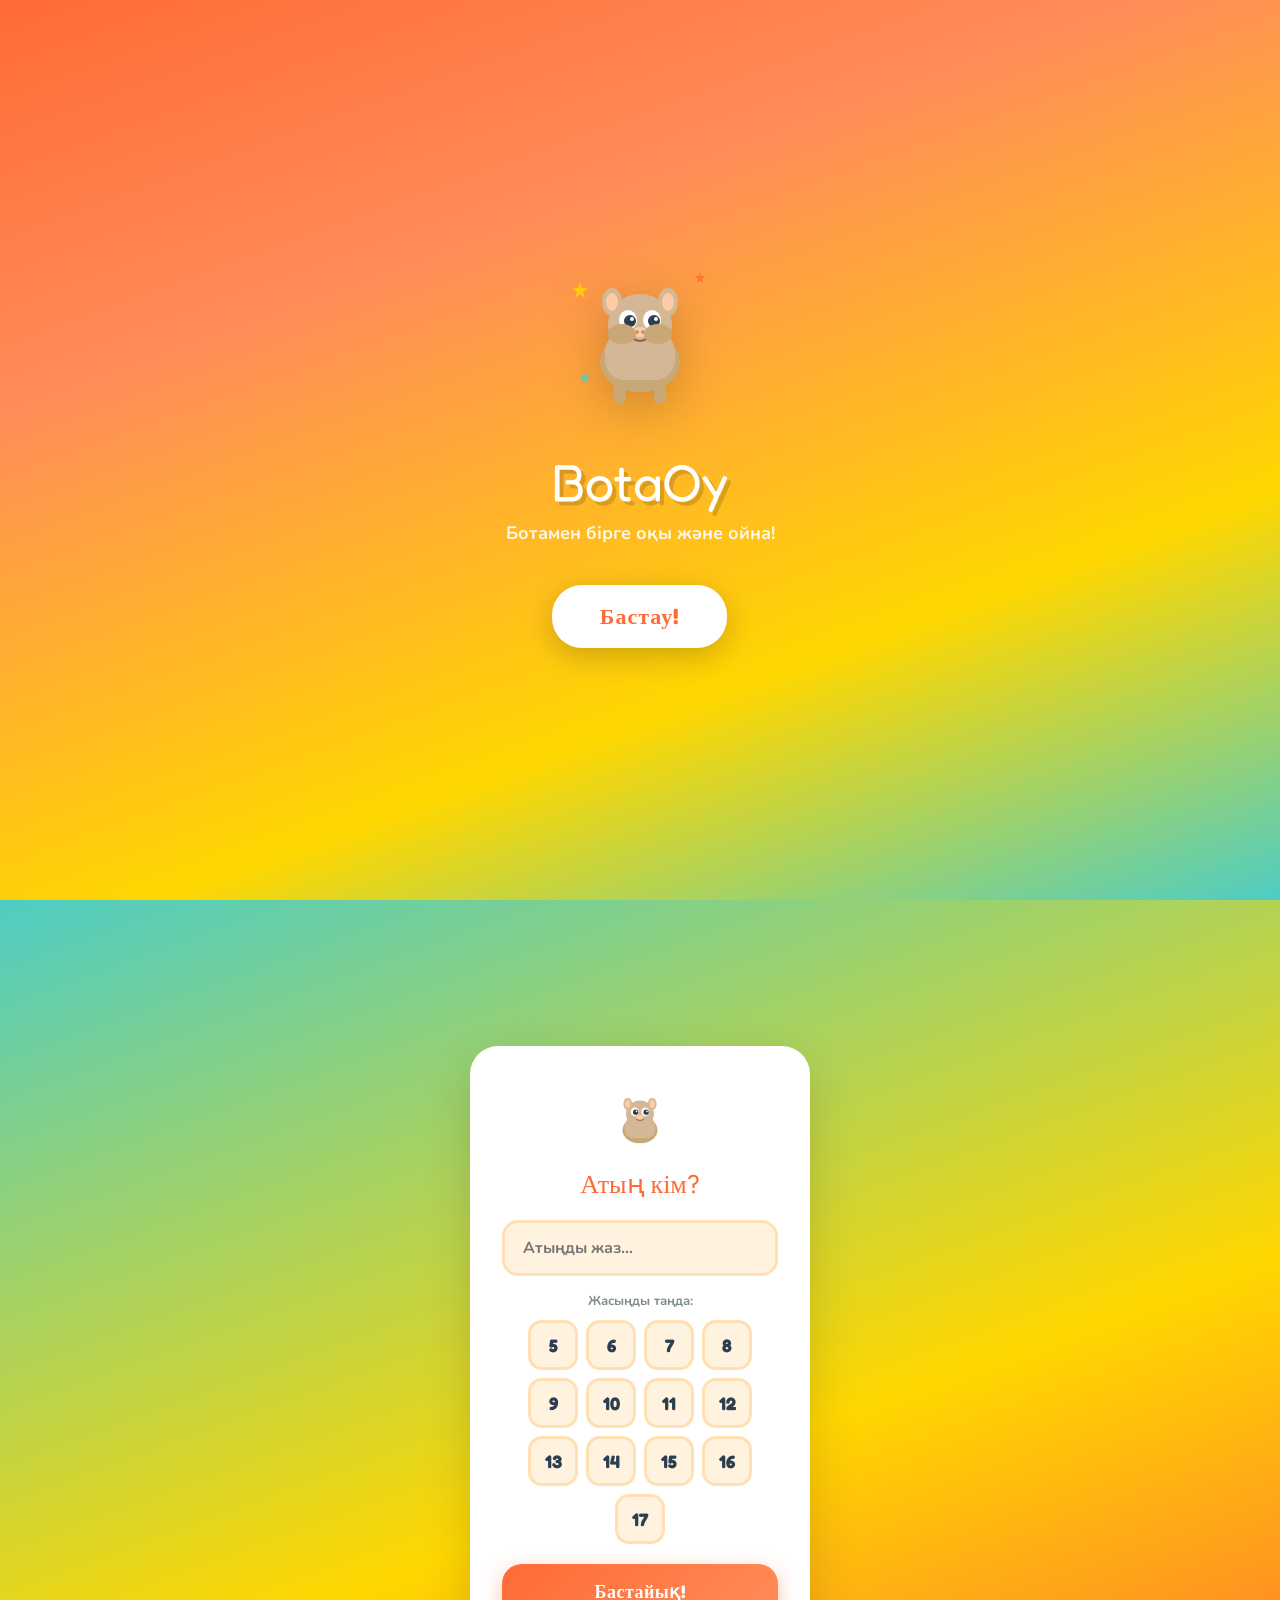
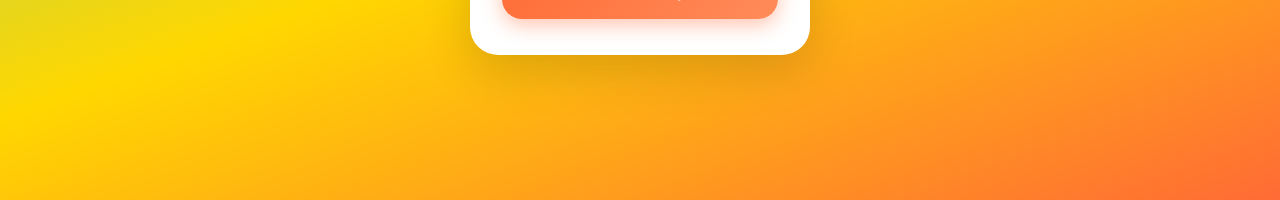
==== index.3html.html @ 453a6449 "qdqw" ====
<!DOCTYPE html>
<html lang="kk">
<head>
<meta charset="UTF-8">
<meta name="viewport" content="width=device-width, initial-scale=1.0">
<title>BotaOy — Баян Сұлу</title>
<link href="https://fonts.googleapis.com/css2?family=Nunito:wght@400;600;700;800;900&family=Fredoka+One&display=swap" rel="stylesheet">
<style>
:root {
  --bg: #FFF9F0;
  --surface: #FFFFFF;
  --surface2: #FFF3E0;
  --primary: #FF6B35;
  --primary2: #FF8C5A;
  --secondary: #4ECDC4;
  --secondary2: #7EDDD8;
  --gold: #FFD700;
  --gold2: #FFA500;
  --purple: #9B59B6;
  --purple2: #C39BD3;
  --green: #27AE60;
  --green2: #58D68D;
  --blue: #2980B9;
  --blue2: #5DADE2;
  --red: #E74C3C;
  --border: #FFE0B2;
  --text: #2C3E50;
  --text2: #7F8C8D;
  --shadow: 0 4px 20px rgba(255,107,53,0.15);
  --shadow2: 0 8px 32px rgba(255,107,53,0.25);
  --legendary: #FFD700;
  --epic: #9B59B6;
  --rare: #2980B9;
  --common: #95A5A6;
}
* { margin:0; padding:0; box-sizing:border-box; }
body {
  font-family: 'Nunito', sans-serif;
  background: var(--bg);
  color: var(--text);
  min-height: 100vh;
  overflow-x: hidden;
}
body::before {
  content: '';
  position: fixed;
  inset: 0;
  background:
    radial-gradient(circle at 10% 20%, rgba(255,107,53,0.08) 0%, transparent 40%),
    radial-gradient(circle at 90% 80%, rgba(78,205,196,0.08) 0%, transparent 40%),
    radial-gradient(circle at 50% 50%, rgba(255,215,0,0.04) 0%, transparent 60%);
  pointer-events: none;
  z-index: 0;
}
.stars-bg { position: fixed; inset: 0; pointer-events: none; z-index: 0; overflow: hidden; }
.star {
  position: absolute; width: 8px; height: 8px; background: var(--gold);
  clip-path: polygon(50% 0%,61% 35%,98% 35%,68% 57%,79% 91%,50% 70%,21% 91%,32% 57%,2% 35%,39% 35%);
  animation: floatStar linear infinite; opacity: 0.4;
}
@keyframes floatStar {
  0% { transform: translateY(100vh) rotate(0deg); opacity: 0; }
  10% { opacity: 0.4; } 90% { opacity: 0.4; }
  100% { transform: translateY(-100px) rotate(360deg); opacity: 0; }
}
.top-bar {
  position: fixed; top: 0; left: 0; right: 0;
  background: linear-gradient(135deg, var(--primary), var(--primary2));
  padding: 12px 20px; display: flex; align-items: center; justify-content: space-between;
  z-index: 99; box-shadow: 0 4px 20px rgba(255,107,53,0.4);
}
.logo-text { font-family: 'Fredoka One', cursive; font-size: 24px; color: white; text-shadow: 2px 2px 0px rgba(0,0,0,0.15); letter-spacing: 1px; }
.logo-sub { font-size: 10px; color: rgba(255,255,255,0.8); display: block; margin-top: -2px; }
.coin-pill {
  background: rgba(255,255,255,0.25); border: 2px solid rgba(255,255,255,0.5);
  border-radius: 30px; padding: 6px 14px; display: flex; align-items: center; gap: 6px; backdrop-filter: blur(10px);
}
.coin-star { width: 22px; height: 22px; }
.coin-count { font-size: 16px; font-weight: 900; color: white; font-family: 'Fredoka One', cursive; }
.lang-bar { position: fixed; top: 66px; right: 12px; display: flex; gap: 4px; z-index: 98; }
.lang-btn {
  background: white; border: 2px solid var(--border); border-radius: 10px;
  padding: 4px 8px; font-size: 11px; font-weight: 800; cursor: pointer; transition: all 0.2s;
  font-family: 'Nunito', sans-serif; color: var(--text2);
}
.lang-btn.active { background: var(--primary); border-color: var(--primary); color: white; }
.page { display: none; padding: 130px 16px 100px; position: relative; z-index: 1; min-height: 100vh; }
.page.active { display: block; }

/* WELCOME */
#page-welcome {
  padding: 0; display: flex; flex-direction: column; align-items: center; justify-content: center;
  min-height: 100vh; background: linear-gradient(160deg, #FF6B35 0%, #FF8C5A 30%, #FFD700 70%, #4ECDC4 100%); text-align: center;
}
#page-welcome.active { display: flex; }
.welcome-hero { margin-bottom: 32px; animation: bounceIn 0.8s cubic-bezier(0.34,1.56,0.64,1); }
@keyframes bounceIn { from { transform: scale(0.3) translateY(50px); opacity: 0; } to { transform: scale(1) translateY(0); opacity: 1; } }
.welcome-title { font-family: 'Fredoka One', cursive; font-size: 52px; color: white; text-shadow: 4px 4px 0 rgba(0,0,0,0.15); margin-bottom: 8px; animation: slideDown 0.6s ease 0.2s both; }
.welcome-sub { font-size: 18px; color: rgba(255,255,255,0.9); margin-bottom: 40px; font-weight: 700; animation: slideDown 0.6s ease 0.4s both; }
@keyframes slideDown { from { opacity: 0; transform: translateY(-20px); } to { opacity: 1; transform: translateY(0); } }
.welcome-btn {
  background: white; color: var(--primary); border: none; border-radius: 30px; padding: 18px 48px;
  font-size: 22px; font-weight: 900; font-family: 'Fredoka One', cursive; cursor: pointer;
  box-shadow: 0 8px 30px rgba(0,0,0,0.2); transition: all 0.2s; animation: slideUp 0.6s ease 0.6s both; letter-spacing: 1px;
}
.welcome-btn:hover { transform: translateY(-4px) scale(1.05); box-shadow: 0 16px 40px rgba(0,0,0,0.25); }
@keyframes slideUp { from { opacity: 0; transform: translateY(30px); } to { opacity: 1; transform: translateY(0); } }
.cambot-svg { width: 160px; height: 160px; filter: drop-shadow(0 12px 24px rgba(0,0,0,0.2)); }

/* ONBOARD */
#page-onboard {
  padding: 0; display: flex; flex-direction: column; align-items: center; justify-content: center;
  min-height: 100vh; background: linear-gradient(160deg, #4ECDC4, #FFD700 60%, #FF6B35); text-align: center;
}
#page-onboard.active { display: flex; }
.onboard-card { background: white; border-radius: 28px; padding: 36px 32px; max-width: 340px; width: 90%; box-shadow: 0 16px 48px rgba(0,0,0,0.15); }
.onboard-title { font-family: 'Fredoka One', cursive; font-size: 26px; color: var(--primary); margin-bottom: 20px; }
.fancy-input {
  width: 100%; background: var(--surface2); border: 3px solid var(--border); border-radius: 16px;
  padding: 14px 18px; font-size: 16px; font-family: 'Nunito', sans-serif; font-weight: 700;
  color: var(--text); outline: none; transition: border-color 0.2s; margin-bottom: 16px;
}
.fancy-input:focus { border-color: var(--primary); }
.age-grid { display: flex; gap: 8px; justify-content: center; flex-wrap: wrap; margin-bottom: 20px; }
.age-btn {
  width: 50px; height: 50px; border-radius: 14px; background: var(--surface2); border: 3px solid var(--border);
  font-size: 18px; font-weight: 900; cursor: pointer; transition: all 0.2s; font-family: 'Fredoka One', cursive; color: var(--text);
}
.age-btn.selected { background: var(--primary); border-color: var(--primary); color: white; transform: scale(1.1); }
.big-btn {
  background: linear-gradient(135deg, var(--primary), var(--primary2)); border: none; border-radius: 20px;
  padding: 16px 32px; font-size: 18px; font-weight: 900; color: white; cursor: pointer; width: 100%;
  font-family: 'Fredoka One', cursive; box-shadow: 0 6px 20px rgba(255,107,53,0.4); transition: all 0.2s; letter-spacing: 0.5px;
}
.big-btn:hover { transform: translateY(-2px); box-shadow: 0 10px 28px rgba(255,107,53,0.5); }
.big-btn:active { transform: translateY(0); }

/* MENU */
.section-title { font-family: 'Fredoka One', cursive; font-size: 24px; color: var(--text); margin-bottom: 4px; }
.section-sub { font-size: 14px; color: var(--text2); margin-bottom: 20px; font-weight: 600; }
.menu-grid { display: grid; grid-template-columns: 1fr 1fr; gap: 14px; margin-top: 16px; }
.game-card {
  background: white; border-radius: 22px; padding: 20px 14px; text-align: center; cursor: pointer;
  transition: all 0.25s; box-shadow: 0 4px 16px rgba(0,0,0,0.08); border: 3px solid transparent;
  position: relative; overflow: hidden;
}
.game-card::after { content: ''; position: absolute; inset: 0; background: linear-gradient(135deg, rgba(255,255,255,0) 60%, rgba(255,255,255,0.6)); }
.game-card:hover { transform: translateY(-5px) scale(1.02); box-shadow: 0 12px 32px rgba(0,0,0,0.15); }
.game-card.color-1 { border-color: #FF6B35; background: linear-gradient(135deg, #FFF5F2, white); }
.game-card.color-2 { border-color: #4ECDC4; background: linear-gradient(135deg, #F0FFFD, white); }
.game-card.color-3 { border-color: #9B59B6; background: linear-gradient(135deg, #FAF0FF, white); }
.game-card.color-4 { border-color: #27AE60; background: linear-gradient(135deg, #F0FFF7, white); }
.game-card.color-5 { border-color: #2980B9; background: linear-gradient(135deg, #F0F8FF, white); }
.game-card.color-6 { border-color: #E74C3C; background: linear-gradient(135deg, #FFF0F0, white); }
.game-icon-wrap { width: 64px; height: 64px; border-radius: 18px; margin: 0 auto 10px; display: flex; align-items: center; justify-content: center; }
.game-title-card { font-family: 'Fredoka One', cursive; font-size: 14px; margin-bottom: 4px; color: var(--text); }
.game-reward-tag { display: inline-block; background: var(--gold); color: #7a5000; font-size: 11px; font-weight: 800; padding: 3px 10px; border-radius: 10px; }

/* GAME PAGES */
.back-btn {
  display: flex; align-items: center; gap: 8px; background: white; border: 2px solid var(--border);
  border-radius: 14px; padding: 8px 16px; font-size: 14px; font-weight: 800; cursor: pointer;
  margin-bottom: 16px; color: var(--text); font-family: 'Nunito', sans-serif; box-shadow: 0 2px 8px rgba(0,0,0,0.08);
}
.game-header {
  background: white; border-radius: 20px; padding: 16px 20px; display: flex; justify-content: space-around;
  margin-bottom: 20px; box-shadow: 0 4px 16px rgba(0,0,0,0.07);
}
.stat-chip { text-align: center; }
.stat-num { font-family: 'Fredoka One', cursive; font-size: 24px; color: var(--primary); display: block; }
.stat-lbl { font-size: 11px; color: var(--text2); font-weight: 700; }

/* MEMORY */
.memory-grid { display: grid; grid-template-columns: repeat(4,1fr); gap: 10px; max-width: 380px; margin: 0 auto; }
.mem-card { aspect-ratio: 1; border-radius: 16px; cursor: pointer; transition: all 0.3s cubic-bezier(0.34,1.56,0.64,1); position: relative; transform-style: preserve-3d; }
.mem-card-inner { width: 100%; height: 100%; position: relative; transform-style: preserve-3d; transition: transform 0.4s; border-radius: 16px; }
.mem-card.flipped .mem-card-inner { transform: rotateY(180deg); }
.mem-face { position: absolute; inset: 0; border-radius: 16px; display: flex; align-items: center; justify-content: center; backface-visibility: hidden; }
.mem-back { background: linear-gradient(135deg, var(--secondary), var(--secondary2)); border: 3px solid rgba(255,255,255,0.5); }
.mem-front { background: white; border: 3px solid var(--border); transform: rotateY(180deg); font-size: 28px; }
.mem-card.matched .mem-front { background: linear-gradient(135deg, #ECFFF8, #D5F5E3); border-color: var(--green); animation: matchPop 0.4s cubic-bezier(0.34,1.56,0.64,1); }
@keyframes matchPop { 0% { transform: rotateY(180deg) scale(0.8); } 60% { transform: rotateY(180deg) scale(1.15); } 100% { transform: rotateY(180deg) scale(1); } }

/* QUIZ */
.quiz-bubble { background: white; border-radius: 24px; padding: 24px; margin-bottom: 20px; box-shadow: 0 4px 20px rgba(0,0,0,0.08); position: relative; }
.quiz-bubble::after { content: ''; position: absolute; bottom: -14px; left: 40px; border: 14px solid transparent; border-top: 14px solid white; }
.quiz-q-text { font-size: 16px; font-weight: 800; line-height: 1.5; color: var(--text); }
.quiz-options { margin-top: 20px; display: grid; gap: 10px; }
.quiz-opt-btn {
  background: white; border: 3px solid var(--border); border-radius: 16px; padding: 14px 18px;
  font-size: 15px; font-weight: 700; cursor: pointer; text-align: left; transition: all 0.2s;
  font-family: 'Nunito', sans-serif; color: var(--text); display: flex; align-items: center; gap: 12px;
}
.quiz-opt-btn:hover:not(:disabled) { border-color: var(--secondary); background: #F0FFFD; transform: translateX(4px); }
.quiz-opt-letter { width: 30px; height: 30px; border-radius: 10px; background: var(--surface2); display: flex; align-items: center; justify-content: center; font-family: 'Fredoka One', cursive; font-size: 14px; flex-shrink: 0; }
.quiz-opt-btn.correct { border-color: var(--green); background: linear-gradient(135deg, #ECFFF8, #D5F5E3); animation: correctShake 0.5s ease; }
.quiz-opt-btn.correct .quiz-opt-letter { background: var(--green); color: white; }
@keyframes correctShake { 0% { transform: scale(1); } 25% { transform: scale(1.06) translateX(4px); } 50% { transform: scale(1.06) translateX(-4px); } 75% { transform: scale(1.03); } 100% { transform: scale(1); } }
.quiz-opt-btn.wrong { border-color: var(--red); background: linear-gradient(135deg, #FFF5F5, #FFE0E0); }
.quiz-opt-btn.wrong .quiz-opt-letter { background: var(--red); color: white; }

/* MATH */
.math-box { background: white; border-radius: 28px; padding: 40px 24px; text-align: center; margin-bottom: 24px; box-shadow: 0 8px 32px rgba(0,0,0,0.08); border: 3px solid var(--border); }
.math-expr { font-family: 'Fredoka One', cursive; font-size: 40px; color: var(--text); margin-bottom: 8px; }
.math-streak-badge { display: inline-block; background: linear-gradient(135deg, var(--gold), var(--gold2)); color: #7a5000; font-size: 12px; font-weight: 800; padding: 4px 12px; border-radius: 12px; }
.math-answers { display: grid; grid-template-columns: 1fr 1fr; gap: 12px; }
.math-ans-btn {
  background: white; border: 3px solid var(--border); border-radius: 20px; padding: 22px;
  font-family: 'Fredoka One', cursive; font-size: 28px; cursor: pointer; transition: all 0.2s; color: var(--text);
  box-shadow: 0 4px 12px rgba(0,0,0,0.06);
}
.math-ans-btn:hover:not(:disabled) { border-color: var(--secondary); background: #F0FFFD; transform: scale(1.05); }
.math-ans-btn.correct { border-color: var(--green); background: linear-gradient(135deg, #ECFFF8, #D5F5E3); animation: bigPop 0.4s cubic-bezier(0.34,1.56,0.64,1); color: var(--green); }
.math-ans-btn.wrong { border-color: var(--red); background: linear-gradient(135deg, #FFF5F5, #FFE0E0); animation: shake 0.3s ease; color: var(--red); }
@keyframes bigPop { 0% { transform: scale(0.9); } 60% { transform: scale(1.15); } 100% { transform: scale(1); } }
@keyframes shake { 0% { transform: translateX(0); } 20% { transform: translateX(-8px); } 40% { transform: translateX(8px); } 60% { transform: translateX(-5px); } 80% { transform: translateX(5px); } 100% { transform: translateX(0); } }

/* PUZZLE */
.puzzle-board { display: grid; gap: 6px; margin: 0 auto 20px; }
.puzzle-board.size-3 { grid-template-columns: repeat(3,1fr); max-width: 300px; }
.puzzle-board.size-4 { grid-template-columns: repeat(4,1fr); max-width: 360px; }
.puzzle-board.size-5 { grid-template-columns: repeat(5,1fr); max-width: 400px; }
.p-tile {
  aspect-ratio: 1; background: white; border: 3px solid var(--border); border-radius: 14px;
  display: flex; align-items: center; justify-content: center; font-family: 'Fredoka One', cursive;
  font-size: 24px; color: var(--text); cursor: pointer; transition: all 0.15s; box-shadow: 0 3px 10px rgba(0,0,0,0.08);
}
.p-tile:hover:not(.empty) { border-color: var(--secondary); transform: scale(1.05); }
.p-tile.empty { background: var(--surface2); border-style: dashed; cursor: default; box-shadow: none; }
.p-tile.solved { background: linear-gradient(135deg, #ECFFF8, #D5F5E3); border-color: var(--green); color: var(--green); animation: solvedPop 0.4s ease; }
@keyframes solvedPop { 0% { transform: scale(0.9); } 60% { transform: scale(1.1); } 100% { transform: scale(1); } }
.puzzle-levels { display: flex; gap: 8px; justify-content: center; margin-bottom: 16px; }
.level-btn { padding: 8px 18px; border-radius: 14px; border: 3px solid var(--border); background: white; font-size: 13px; font-weight: 800; cursor: pointer; transition: all 0.2s; font-family: 'Nunito', sans-serif; }
.level-btn.active { background: linear-gradient(135deg, var(--secondary), var(--secondary2)); border-color: var(--secondary); color: white; }

/* WORD GAME */
.word-scramble-box { background: white; border-radius: 24px; padding: 28px 20px; text-align: center; margin-bottom: 20px; box-shadow: 0 6px 24px rgba(0,0,0,0.08); border: 3px solid var(--border); }
.scrambled { font-family: 'Fredoka One', cursive; font-size: 36px; letter-spacing: 10px; color: var(--purple); margin-bottom: 10px; }
.word-hint-txt { font-size: 13px; color: var(--text2); font-weight: 600; }
.word-input {
  width: 100%; background: white; border: 3px solid var(--border); border-radius: 18px;
  padding: 16px 20px; font-size: 20px; font-family: 'Fredoka One', cursive; letter-spacing: 6px;
  text-transform: uppercase; outline: none; margin-bottom: 12px; text-align: center;
  transition: border-color 0.2s; color: var(--text); box-shadow: 0 4px 12px rgba(0,0,0,0.06);
}
.word-input:focus { border-color: var(--purple); }
.word-input.correct-input { border-color: var(--green); background: #ECFFF8; animation: bigPop 0.4s ease; }

/* SNAKE GAME */
#page-snake { display: none; }
#page-snake.active { display: block; }
.snake-canvas-wrap { display: flex; justify-content: center; margin-bottom: 16px; }
#snakeCanvas { border-radius: 16px; border: 4px solid var(--secondary); box-shadow: 0 8px 32px rgba(78,205,196,0.3); background: #0d1f2d; }
.snake-controls { display: grid; grid-template-columns: repeat(3,1fr); gap: 8px; max-width: 220px; margin: 0 auto 16px; }
.snake-btn {
  background: white; border: 3px solid var(--secondary); border-radius: 14px; padding: 14px;
  font-size: 22px; cursor: pointer; transition: all 0.15s; display: flex; align-items: center; justify-content: center;
  box-shadow: 0 4px 12px rgba(0,0,0,0.08);
}
.snake-btn:active { transform: scale(0.92); background: var(--secondary); }
.snake-info { display: flex; gap: 12px; justify-content: center; margin-bottom: 12px; }
.snake-badge {
  background: white; border-radius: 14px; padding: 8px 18px; font-family: 'Fredoka One', cursive;
  font-size: 16px; box-shadow: 0 4px 12px rgba(0,0,0,0.07); border: 2px solid var(--border);
}

/* SHOP */
.shop-tabs { display: flex; background: white; border-radius: 18px; padding: 5px; gap: 4px; margin-bottom: 20px; box-shadow: 0 4px 16px rgba(0,0,0,0.07); }
.shop-tab { flex: 1; padding: 10px 6px; border: none; border-radius: 13px; font-size: 11px; font-weight: 800; cursor: pointer; transition: all 0.2s; font-family: 'Nunito', sans-serif; color: var(--text2); background: transparent; }
.shop-tab.active { background: linear-gradient(135deg, var(--primary), var(--primary2)); color: white; box-shadow: 0 4px 12px rgba(255,107,53,0.3); }

/* CASE CARDS */
.case-card { background: white; border-radius: 22px; padding: 20px; display: flex; align-items: center; gap: 16px; cursor: pointer; transition: all 0.25s; box-shadow: 0 4px 16px rgba(0,0,0,0.08); border: 3px solid transparent; margin-bottom: 12px; }
.case-card:hover { transform: translateY(-3px); box-shadow: 0 12px 32px rgba(0,0,0,0.12); }
.case-card.bronze { border-color: #CD7F32; }
.case-card.silver { border-color: #C0C0C0; }
.case-card.gold-case { border-color: #FFD700; }
.case-card.discount-case { border-color: #E91E8C; background: linear-gradient(135deg, #FFF0F8, white); }
.case-icon-box { width: 72px; height: 72px; border-radius: 18px; display: flex; align-items: center; justify-content: center; flex-shrink: 0; }
.case-icon-box.bronze-bg { background: linear-gradient(135deg, #CD7F32, #E8A45A); }
.case-icon-box.silver-bg { background: linear-gradient(135deg, #7F8C8D, #BDC3C7); }
.case-icon-box.gold-bg { background: linear-gradient(135deg, #F39C12, #FFD700); }
.case-icon-box.discount-bg { background: linear-gradient(135deg, #E91E8C, #FF6B9D); }
.case-name { font-family: 'Fredoka One', cursive; font-size: 17px; margin-bottom: 4px; }
.case-desc { font-size: 12px; color: var(--text2); font-weight: 600; margin-bottom: 10px; }
.odds-row { display: flex; gap: 5px; flex-wrap: wrap; }
.odds-badge { font-size: 10px; font-weight: 800; padding: 3px 8px; border-radius: 8px; }
.badge-common { background: rgba(149,165,166,0.2); color: var(--common); }
.badge-rare { background: rgba(41,128,185,0.15); color: var(--blue); }
.badge-epic { background: rgba(155,89,182,0.15); color: var(--purple); }
.badge-legendary { background: rgba(255,215,0,0.2); color: #B8860B; }
.case-price-tag { display: flex; align-items: center; gap: 4px; font-family: 'Fredoka One', cursive; font-size: 18px; color: #B8860B; white-space: nowrap; }

/* DISCOUNT CASE REVEAL */
.discount-reveal-grid { display: grid; grid-template-columns: repeat(4,1fr); gap: 8px; margin: 16px 0; }
.discount-cell {
  background: linear-gradient(135deg, #FFF0F8, #FFE0F0); border: 2px solid #E91E8C; border-radius: 12px;
  padding: 10px 4px; text-align: center; font-size: 11px; font-weight: 800; color: #E91E8C;
  display: flex; flex-direction: column; align-items: center; gap: 4px;
}
.discount-cell.empty-cell { background: #f5f5f5; border-color: #ddd; color: #aaa; }
.discount-pct { font-family: 'Fredoka One', cursive; font-size: 18px; }

/* ICONS SHOP */
.icons-grid { display: grid; grid-template-columns: repeat(3,1fr); gap: 12px; }
.icon-shop-item { background: white; border-radius: 18px; padding: 14px 8px; text-align: center; cursor: pointer; transition: all 0.2s; box-shadow: 0 3px 10px rgba(0,0,0,0.07); border: 3px solid transparent; }
.icon-shop-item:hover { transform: translateY(-3px); box-shadow: 0 8px 24px rgba(0,0,0,0.12); }
.icon-shop-item.owned-item { border-color: var(--green); }
.icon-shop-item.equipped-item { border-color: var(--gold2); background: #FFFBEB; }
.icon-shop-item.locked-item { opacity: 0.5; cursor: not-allowed; }
.icon-svg-wrap { width: 56px; height: 56px; margin: 0 auto 8px; }
.icon-shop-name { font-size: 11px; font-weight: 800; margin-bottom: 3px; }
.icon-shop-rarity { font-size: 10px; font-weight: 800; margin-bottom: 5px; }
.icon-shop-price { font-size: 12px; font-weight: 900; color: #B8860B; }

/* PROMO */
.promo-section { background: white; border-radius: 22px; padding: 24px; box-shadow: 0 4px 16px rgba(0,0,0,0.07); }
.promo-title { font-family: 'Fredoka One', cursive; font-size: 18px; margin-bottom: 6px; color: var(--text); }
.promo-desc { font-size: 13px; color: var(--text2); font-weight: 600; margin-bottom: 16px; }
.promo-input { width: 100%; background: var(--surface2); border: 3px solid var(--border); border-radius: 14px; padding: 13px 16px; font-size: 15px; font-family: 'Fredoka One', cursive; letter-spacing: 3px; text-transform: uppercase; outline: none; margin-bottom: 10px; transition: border-color 0.2s; color: var(--text); }
.promo-input:focus { border-color: var(--primary); }
.promo-msg { padding: 12px 16px; border-radius: 12px; font-size: 13px; font-weight: 700; margin-top: 10px; display: none; }
.promo-msg.ok { background: #ECFFF8; color: var(--green); display: block; }
.promo-msg.fail { background: #FFF5F5; color: var(--red); display: block; }

/* PROFILE */
.profile-card { background: white; border-radius: 24px; padding: 28px 22px; text-align: center; margin-bottom: 16px; box-shadow: 0 6px 24px rgba(0,0,0,0.08); }
.avatar-ring { width: 88px; height: 88px; border-radius: 50%; border: 4px solid var(--primary); display: flex; align-items: center; justify-content: center; margin: 0 auto 14px; background: var(--surface2); overflow: hidden; cursor: pointer; transition: transform 0.2s; }
.avatar-ring:hover { transform: scale(1.05); }
.profile-name-txt { font-family: 'Fredoka One', cursive; font-size: 22px; margin-bottom: 4px; }
.profile-rank-txt { font-size: 13px; color: var(--gold2); font-weight: 800; margin-bottom: 16px; }
.profile-stats { display: grid; grid-template-columns: repeat(3,1fr); gap: 10px; }
.p-stat-card { background: var(--surface2); border-radius: 14px; padding: 12px 6px; }
.p-stat-num { font-family: 'Fredoka One', cursive; font-size: 20px; color: var(--primary); }
.p-stat-lbl { font-size: 10px; font-weight: 700; color: var(--text2); }
.inv-section { background: white; border-radius: 22px; padding: 20px; box-shadow: 0 4px 16px rgba(0,0,0,0.07); margin-bottom: 14px; }
.inv-title { font-family: 'Fredoka One', cursive; font-size: 16px; margin-bottom: 14px; }
.inv-grid { display: grid; grid-template-columns: repeat(4,1fr); gap: 8px; }
.inv-slot { aspect-ratio: 1; background: var(--surface2); border: 2px solid var(--border); border-radius: 12px; display: flex; align-items: center; justify-content: center; position: relative; }
.rarity-dot { position: absolute; bottom: 3px; right: 3px; width: 7px; height: 7px; border-radius: 50%; }
.dot-legendary { background: var(--legendary); }
.dot-epic { background: var(--epic); }
.dot-rare { background: var(--rare); }
.dot-common { background: var(--common); }

/* LEADERBOARD */
.lb-card { background: white; border-radius: 22px; padding: 20px; box-shadow: 0 4px 16px rgba(0,0,0,0.08); }
.lb-row { display: flex; align-items: center; gap: 14px; padding: 12px 10px; border-radius: 14px; margin-bottom: 6px; transition: background 0.2s; }
.lb-row:hover { background: var(--surface2); }
.lb-row.me { background: linear-gradient(135deg, #FFF5F2, #FFE8E0); border: 2px solid var(--primary); }
.lb-rank { font-family: 'Fredoka One', cursive; font-size: 20px; width: 36px; text-align: center; }
.lb-rank.gold-rank { color: #FFD700; }
.lb-rank.silver-rank { color: #C0C0C0; }
.lb-rank.bronze-rank { color: #CD7F32; }
.lb-name { flex: 1; font-weight: 800; font-size: 15px; }
.lb-score { font-family: 'Fredoka One', cursive; font-size: 16px; color: var(--primary); }
.lb-avatar { width: 36px; height: 36px; border-radius: 50%; background: var(--surface2); display: flex; align-items: center; justify-content: center; font-size: 18px; border: 2px solid var(--border); overflow: hidden; }

/* NAV */
nav {
  position: fixed; bottom: 0; left: 0; right: 0; background: white; border-top: 3px solid var(--border);
  display: flex; justify-content: space-around; padding: 10px 0 16px; z-index: 100; box-shadow: 0 -4px 20px rgba(0,0,0,0.08);
}
.nav-btn { background: none; border: none; cursor: pointer; display: flex; flex-direction: column; align-items: center; gap: 3px; font-size: 10px; font-weight: 800; color: var(--text2); transition: color 0.2s; font-family: 'Nunito', sans-serif; padding: 4px 12px; }
.nav-btn.active { color: var(--primary); }
.nav-icon-wrap { width: 36px; height: 36px; border-radius: 12px; display: flex; align-items: center; justify-content: center; transition: all 0.2s; }
.nav-btn.active .nav-icon-wrap { background: linear-gradient(135deg, var(--primary), var(--primary2)); }
.nav-btn.active .nav-icon-wrap svg { stroke: white; }

/* MODALS */
.modal-overlay { position: fixed; inset: 0; background: rgba(0,0,0,0.6); backdrop-filter: blur(4px); z-index: 200; display: none; align-items: flex-end; justify-content: center; padding: 16px; }
.modal-overlay.open { display: flex; }
.modal-sheet { background: white; border-radius: 28px 28px 20px 20px; padding: 28px 24px 32px; width: 100%; max-width: 420px; animation: slideSheet 0.35s cubic-bezier(0.34,1.56,0.64,1); }
@keyframes slideSheet { from { transform: translateY(100%); opacity: 0; } to { transform: translateY(0); opacity: 1; } }
.modal-title { font-family: 'Fredoka One', cursive; font-size: 20px; text-align: center; margin-bottom: 20px; color: var(--text); }

/* CASE ROULETTE */
.roulette-track-wrap { overflow: hidden; border-radius: 16px; border: 4px solid var(--gold); position: relative; margin-bottom: 20px; background: var(--surface2); height: 100px; }
.roulette-track-wrap::before,.roulette-track-wrap::after { content: ''; position: absolute; top: 0; bottom: 0; width: 60px; z-index: 2; }
.roulette-track-wrap::before { left: 0; background: linear-gradient(to right, white, transparent); }
.roulette-track-wrap::after { right: 0; background: linear-gradient(to left, white, transparent); }
.roulette-pointer { position: absolute; top: 0; bottom: 0; left: 50%; transform: translateX(-50%); width: 4px; background: var(--red); z-index: 3; border-radius: 2px; }
.roulette-pointer::before,.roulette-pointer::after { content: ''; position: absolute; left: 50%; transform: translateX(-50%); border-left: 8px solid transparent; border-right: 8px solid transparent; }
.roulette-pointer::before { top: 0; border-top: 12px solid var(--red); }
.roulette-pointer::after { bottom: 0; border-bottom: 12px solid var(--red); }
.roulette-track { display: flex; align-items: center; height: 100%; gap: 8px; padding: 0 8px; will-change: transform; }
.roulette-item { min-width: 80px; height: 80px; border-radius: 14px; display: flex; flex-direction: column; align-items: center; justify-content: center; gap: 4px; border: 3px solid transparent; flex-shrink: 0; }
.roulette-item.rarity-common { background: rgba(149,165,166,0.1); border-color: var(--common); }
.roulette-item.rarity-rare { background: rgba(41,128,185,0.1); border-color: var(--blue); }
.roulette-item.rarity-epic { background: rgba(155,89,182,0.1); border-color: var(--purple); }
.roulette-item.rarity-legendary { background: rgba(255,215,0,0.15); border-color: var(--gold); }
.roulette-item-label { font-size: 9px; font-weight: 800; }

/* WIN */
.win-burst { text-align: center; padding: 10px 0; }
.win-icon-big { font-size: 64px; margin-bottom: 8px; animation: bounceIn 0.5s cubic-bezier(0.34,1.56,0.64,1); display: block; }
.win-title-big { font-family: 'Fredoka One', cursive; font-size: 28px; color: var(--primary); margin-bottom: 6px; }
.win-coins-big { font-family: 'Fredoka One', cursive; font-size: 36px; color: var(--gold2); text-shadow: 0 2px 8px rgba(255,165,0,0.3); }

/* CONFETTI */
.confetti-wrap { position: fixed; inset: 0; pointer-events: none; z-index: 250; overflow: hidden; }
.confetti-piece { position: absolute; top: -10px; width: 10px; height: 14px; opacity: 0; animation: confettiFall linear forwards; }
@keyframes confettiFall { 0% { opacity: 1; transform: translateY(0) rotateZ(0deg) rotateX(0deg); } 100% { opacity: 0; transform: translateY(110vh) rotateZ(720deg) rotateX(360deg); } }

/* COIN FLOAT */
.coin-float { position: fixed; top: 70px; right: 24px; background: linear-gradient(135deg, var(--gold), var(--gold2)); color: #7a5000; font-weight: 900; font-size: 18px; font-family: 'Fredoka One', cursive; padding: 8px 18px; border-radius: 20px; z-index: 300; opacity: 0; pointer-events: none; box-shadow: 0 4px 16px rgba(255,165,0,0.4); }
.coin-float.show { animation: coinPop 1.8s ease forwards; }
@keyframes coinPop { 0% { opacity: 0; transform: translateY(0) scale(0.5); } 20% { opacity: 1; transform: translateY(0) scale(1.2); } 40% { opacity: 1; transform: translateY(-10px) scale(1); } 80% { opacity: 1; transform: translateY(-50px) scale(1); } 100% { opacity: 0; transform: translateY(-80px) scale(0.8); } }

/* TOAST */
.toast { position: fixed; bottom: 90px; left: 50%; transform: translateX(-50%); background: var(--text); color: white; border-radius: 20px; padding: 12px 22px; font-size: 13px; font-weight: 800; z-index: 400; opacity: 0; transition: opacity 0.3s; white-space: nowrap; pointer-events: none; }
.toast.show { opacity: 1; }

/* PROGRESS BAR */
.progress-outer { background: var(--surface2); border-radius: 10px; height: 10px; margin-bottom: 16px; overflow: hidden; border: 2px solid var(--border); }
.progress-inner { height: 100%; background: linear-gradient(90deg, var(--secondary), var(--secondary2)); border-radius: 10px; transition: width 0.4s; }

/* AVATAR PICKER */
.avatar-pick-grid { display: grid; grid-template-columns: repeat(4,1fr); gap: 8px; margin-bottom: 16px; }
.avatar-pick-opt { aspect-ratio: 1; background: var(--surface2); border: 3px solid transparent; border-radius: 16px; display: flex; align-items: center; justify-content: center; cursor: pointer; transition: all 0.2s; }
.avatar-pick-opt:hover { border-color: var(--primary); transform: scale(1.05); }
.avatar-pick-opt.sel { border-color: var(--primary); background: #FFF5F2; transform: scale(1.05); }

/* OUTLINE BTN */
.outline-btn { background: transparent; border: 3px solid var(--border); border-radius: 16px; padding: 12px 20px; font-size: 14px; font-weight: 800; cursor: pointer; font-family: 'Nunito', sans-serif; transition: all 0.2s; color: var(--text); }
.outline-btn:hover { border-color: var(--primary); color: var(--primary); }

/* CAMBOT MINI / BOTA BOT */
.bota-bot-wrap {
  position: fixed; bottom: 80px; right: 16px; z-index: 150; cursor: pointer;
  animation: botaBob 2s ease-in-out infinite;
}
@keyframes botaBob { 0%,100% { transform: translateY(0); } 50% { transform: translateY(-6px); } }
.bota-speech {
  position: fixed; bottom: 150px; right: 14px; background: white; border: 3px solid var(--secondary);
  border-radius: 18px 18px 4px 18px; padding: 10px 14px; font-size: 13px; font-weight: 800;
  color: var(--text); box-shadow: 0 4px 16px rgba(0,0,0,0.12); z-index: 151;
  max-width: 180px; line-height: 1.4; display: none; animation: fadeInPop 0.3s ease;
}
.bota-speech.show { display: block; }
@keyframes fadeInPop { from { opacity:0; transform:scale(0.8) translateY(10px); } to { opacity:1; transform:scale(1) translateY(0); } }
.bota-speech::after { content:''; position:absolute; bottom:-12px; right:14px; border:6px solid transparent; border-top:6px solid var(--secondary); }

@media (max-width: 360px) {
  .menu-grid { grid-template-columns: 1fr 1fr; gap: 10px; }
  .math-expr { font-size: 32px; }
  .scrambled { font-size: 28px; }
}
</style>
</head>
<body>

<!-- STARS BG -->
<div class="stars-bg" id="starsBg"></div>

<!-- COIN FLOAT -->
<div class="coin-float" id="coinFloat">+0</div>

<!-- CONFETTI -->
<div class="confetti-wrap" id="confettiWrap"></div>

<!-- TOAST -->
<div class="toast" id="toast"></div>

<!-- BOTA BOT (маленький верблюдик внизу) -->
<div class="bota-bot-wrap" id="botaBot" onclick="toggleBotaSpeech()" style="display:none">
  <svg width="56" height="56" viewBox="0 0 160 160">
    <ellipse cx="80" cy="110" rx="40" ry="30" fill="#C8A876"/>
    <rect x="45" y="80" width="70" height="48" rx="20" fill="#D4B896"/>
    <ellipse cx="80" cy="72" rx="32" ry="30" fill="#D4B896"/>
    <ellipse cx="52" cy="50" rx="10" ry="14" fill="#D4B896"/>
    <ellipse cx="108" cy="50" rx="10" ry="14" fill="#D4B896"/>
    <ellipse cx="52" cy="50" rx="6" ry="9" fill="#FFCBA4"/>
    <ellipse cx="108" cy="50" rx="6" ry="9" fill="#FFCBA4"/>
    <ellipse cx="68" cy="68" rx="9" ry="10" fill="white"/>
    <ellipse cx="92" cy="68" rx="9" ry="10" fill="white"/>
    <circle cx="70" cy="69" r="6" fill="#2C3E50"/>
    <circle cx="94" cy="69" r="6" fill="#2C3E50"/>
    <circle cx="72" cy="67" r="2" fill="white"/>
    <circle cx="96" cy="67" r="2" fill="white"/>
    <ellipse cx="80" cy="80" rx="8" ry="5" fill="#FFCBA4"/>
    <circle cx="77" cy="80" r="2" fill="#C4956A"/>
    <circle cx="83" cy="80" r="2" fill="#C4956A"/>
    <path d="M72 86 Q80 92 88 86" stroke="#8B6349" stroke-width="2" fill="none" stroke-linecap="round"/>
    <ellipse cx="62" cy="82" rx="14" ry="10" fill="#C8A876"/>
    <ellipse cx="98" cy="82" rx="14" ry="10" fill="#C8A876"/>
    <rect x="54" y="130" width="12" height="22" rx="6" fill="#C8A876"/>
    <rect x="94" y="130" width="12" height="22" rx="6" fill="#C8A876"/>
  </svg>
</div>
<div class="bota-speech" id="botaSpeech">Жарайсың! 🌟</div>

<!-- TOP BAR -->
<div class="top-bar" id="topBar" style="display:none">
  <div>
    <div class="logo-text">BotaOy</div>
    <span class="logo-sub">Баян Сұлу</span>
  </div>
  <div style="display:flex;align-items:center;gap:10px">
    <div class="coin-pill">
      <svg class="coin-star" viewBox="0 0 24 24" fill="#FFD700"><polygon points="12,2 15.09,8.26 22,9.27 17,14.14 18.18,21.02 12,17.77 5.82,21.02 7,14.14 2,9.27 8.91,8.26"/></svg>
      <span class="coin-count" id="coinDisplay">0</span>
    </div>
  </div>
</div>

<!-- LANG SWITCHER -->
<div class="lang-bar" id="langBar" style="display:none">
  <button class="lang-btn active" onclick="setLang('kk',this)">ҚАЗ</button>
  <button class="lang-btn" onclick="setLang('ru',this)">РУС</button>
  <button class="lang-btn" onclick="setLang('en',this)">ENG</button>
</div>

<!-- ========== PAGES ========== -->

<!-- WELCOME (автоматически пропускается если уже зарегистрирован) -->
<div class="page active" id="page-welcome">
  <div class="stars-bg" style="position:absolute"></div>
  <div class="welcome-hero">
    <svg class="cambot-svg" viewBox="0 0 160 160">
      <ellipse cx="80" cy="110" rx="40" ry="30" fill="#C8A876"/>
      <rect x="45" y="80" width="70" height="48" rx="20" fill="#D4B896"/>
      <ellipse cx="80" cy="72" rx="32" ry="30" fill="#D4B896"/>
      <ellipse cx="52" cy="50" rx="10" ry="14" fill="#D4B896"/>
      <ellipse cx="108" cy="50" rx="10" ry="14" fill="#D4B896"/>
      <ellipse cx="52" cy="50" rx="6" ry="9" fill="#FFCBA4"/>
      <ellipse cx="108" cy="50" rx="6" ry="9" fill="#FFCBA4"/>
      <ellipse cx="68" cy="68" rx="9" ry="10" fill="white"/>
      <ellipse cx="92" cy="68" rx="9" ry="10" fill="white"/>
      <circle cx="70" cy="69" r="6" fill="#2C3E50"/>
      <circle cx="94" cy="69" r="6" fill="#2C3E50"/>
      <circle cx="72" cy="67" r="2" fill="white"/>
      <circle cx="96" cy="67" r="2" fill="white"/>
      <ellipse cx="80" cy="80" rx="8" ry="5" fill="#FFCBA4"/>
      <circle cx="77" cy="80" r="2" fill="#C4956A"/>
      <circle cx="83" cy="80" r="2" fill="#C4956A"/>
      <path d="M72 86 Q80 92 88 86" stroke="#8B6349" stroke-width="2" fill="none" stroke-linecap="round"/>
      <ellipse cx="62" cy="82" rx="14" ry="10" fill="#C8A876"/>
      <ellipse cx="98" cy="82" rx="14" ry="10" fill="#C8A876"/>
      <rect x="54" y="130" width="12" height="22" rx="6" fill="#C8A876"/>
      <rect x="94" y="130" width="12" height="22" rx="6" fill="#C8A876"/>
      <polygon points="20,30 22,36 28,36 23,40 25,46 20,42 15,46 17,40 12,36 18,36" fill="#FFD700" opacity="0.8"/>
      <polygon points="140,20 141,24 145,24 142,27 143,31 140,29 137,31 138,27 135,24 139,24" fill="#FF6B35" opacity="0.8"/>
      <polygon points="25,120 26,124 30,124 27,127 28,131 25,129 22,131 23,127 20,124 24,124" fill="#4ECDC4" opacity="0.8"/>
    </svg>
  </div>
  <div class="welcome-title" id="wt">BotaOy</div>
  <div class="welcome-sub" id="ws">Ботамен бірге оқы және ойна!</div>
  <button class="welcome-btn" id="wbtn" onclick="goToOnboard()">Бастау!</button>
</div>

<!-- ONBOARD — имя и возраст -->
<div class="page" id="page-onboard">
  <div class="onboard-card">
    <svg style="width:70px;height:70px;margin:0 auto 16px;display:block" viewBox="0 0 160 160">
      <ellipse cx="80" cy="110" rx="40" ry="30" fill="#C8A876"/>
      <rect x="45" y="80" width="70" height="48" rx="20" fill="#D4B896"/>
      <ellipse cx="80" cy="72" rx="32" ry="30" fill="#D4B896"/>
      <ellipse cx="52" cy="50" rx="10" ry="14" fill="#D4B896"/>
      <ellipse cx="108" cy="50" rx="10" ry="14" fill="#D4B896"/>
      <ellipse cx="52" cy="50" rx="6" ry="9" fill="#FFCBA4"/>
      <ellipse cx="108" cy="50" rx="6" ry="9" fill="#FFCBA4"/>
      <ellipse cx="68" cy="68" rx="9" ry="10" fill="white"/>
      <ellipse cx="92" cy="68" rx="9" ry="10" fill="white"/>
      <circle cx="70" cy="69" r="6" fill="#2C3E50"/>
      <circle cx="94" cy="69" r="6" fill="#2C3E50"/>
      <circle cx="72" cy="67" r="2" fill="white"/>
      <circle cx="96" cy="67" r="2" fill="white"/>
      <ellipse cx="80" cy="80" rx="8" ry="5" fill="#FFCBA4"/>
      <path d="M72 86 Q80 92 88 86" stroke="#8B6349" stroke-width="2" fill="none" stroke-linecap="round"/>
    </svg>
    <div class="onboard-title" id="ob_title">Атың кім?</div>
    <input class="fancy-input" id="nameInputOnb" placeholder="Атыңды жаз..." maxlength="20">
    <div style="font-size:13px;font-weight:700;color:var(--text2);margin-bottom:10px" id="ob_age_lbl">Жасыңды таңда:</div>
    <div class="age-grid">
      <button class="age-btn" onclick="selectAge(5,this)">5</button>
      <button class="age-btn" onclick="selectAge(6,this)">6</button>
      <button class="age-btn" onclick="selectAge(7,this)">7</button>
      <button class="age-btn" onclick="selectAge(8,this)">8</button>
      <button class="age-btn" onclick="selectAge(9,this)">9</button>
      <button class="age-btn" onclick="selectAge(10,this)">10</button>
      <button class="age-btn" onclick="selectAge(11,this)">11</button>
      <button class="age-btn" onclick="selectAge(12,this)">12</button>
      <button class="age-btn" onclick="selectAge(13,this)">13</button>
      <button class="age-btn" onclick="selectAge(14,this)">14</button>
      <button class="age-btn" onclick="selectAge(15,this)">15</button>
      <button class="age-btn" onclick="selectAge(16,this)">16</button>
      <button class="age-btn" onclick="selectAge(17,this)">17</button>
    </div>
    <button class="big-btn" id="ob_btn" onclick="finishOnboard()">Бастайық!</button>
  </div>
</div>

<!-- MAIN MENU -->
<div class="page" id="page-menu">
  <div class="section-title" id="menu_title">Ойын таңда</div>
  <div class="section-sub" id="menu_sub">Ботакоин жина!</div>
  <div class="menu-grid">
    <div class="game-card color-1" onclick="openGame('memory')">
      <div class="game-icon-wrap" style="background:linear-gradient(135deg,#FFE8E0,#FFD0C0)">
        <svg width="40" height="40" viewBox="0 0 56 56"><rect x="6" y="8" width="20" height="28" rx="4" fill="#FF6B35"/><rect x="8" y="10" width="16" height="12" rx="2" fill="rgba(255,255,255,0.4)"/><rect x="30" y="8" width="20" height="28" rx="4" fill="#FF8C5A"/><rect x="32" y="10" width="16" height="12" rx="2" fill="rgba(255,255,255,0.4)"/><circle cx="16" cy="32" r="3" fill="white" opacity="0.8"/><circle cx="40" cy="32" r="3" fill="white" opacity="0.8"/></svg>
      </div>
      <div class="game-title-card" id="gc1">Карта ойыны</div>
      <div class="game-reward-tag">+10 BC</div>
    </div>
    <div class="game-card color-2" onclick="openGame('quiz')">
      <div class="game-icon-wrap" style="background:linear-gradient(135deg,#E0FFF9,#C0FFF5)">
        <svg width="40" height="40" viewBox="0 0 56 56"><circle cx="28" cy="24" r="16" fill="#4ECDC4"/><text x="28" y="30" text-anchor="middle" font-size="18" font-family="Fredoka One,cursive" fill="white">?</text><rect x="14" y="42" width="28" height="6" rx="3" fill="#4ECDC4" opacity="0.5"/><rect x="18" y="50" width="20" height="4" rx="2" fill="#4ECDC4" opacity="0.3"/></svg>
      </div>
      <div class="game-title-card" id="gc2">Қазақ тілі</div>
      <div class="game-reward-tag">+15 BC</div>
    </div>
    <div class="game-card color-3" onclick="openGame('math')">
      <div class="game-icon-wrap" style="background:linear-gradient(135deg,#F5E8FF,#EBD0FF)">
        <svg width="40" height="40" viewBox="0 0 56 56"><rect x="8" y="8" width="40" height="40" rx="8" fill="#9B59B6"/><text x="15" y="26" font-size="14" font-family="Fredoka One,cursive" fill="white">2</text><text x="25" y="26" font-size="12" font-family="Fredoka One,cursive" fill="#C39BD3">+</text><text x="33" y="26" font-size="14" font-family="Fredoka One,cursive" fill="white">3</text><line x1="14" y1="32" x2="42" y2="32" stroke="rgba(255,255,255,0.4)" stroke-width="1.5"/><text x="22" y="44" font-size="14" font-family="Fredoka One,cursive" fill="#FFD700">5</text></svg>
      </div>
      <div class="game-title-card" id="gc3">Математика</div>
      <div class="game-reward-tag">+12 BC</div>
    </div>
    <div class="game-card color-4" onclick="openGame('puzzle')">
      <div class="game-icon-wrap" style="background:linear-gradient(135deg,#E0FFF0,#C0FFE0)">
        <svg width="40" height="40" viewBox="0 0 56 56"><rect x="6" y="6" width="20" height="20" rx="4" fill="#27AE60"/><text x="16" y="22" text-anchor="middle" font-size="14" font-family="Fredoka One,cursive" fill="white">1</text><rect x="30" y="6" width="20" height="20" rx="4" fill="#2ECC71"/><text x="40" y="22" text-anchor="middle" font-size="14" font-family="Fredoka One,cursive" fill="white">2</text><rect x="6" y="30" width="20" height="20" rx="4" fill="#2ECC71"/><text x="16" y="46" text-anchor="middle" font-size="14" font-family="Fredoka One,cursive" fill="white">3</text><rect x="30" y="30" width="20" height="20" rx="4" fill="#A9DFBF" stroke="#27AE60" stroke-width="2" stroke-dasharray="4"/></svg>
      </div>
      <div class="game-title-card" id="gc4">Пазл</div>
      <div class="game-reward-tag">+25 BC</div>
    </div>
    <div class="game-card color-5" onclick="openGame('word')">
      <div class="game-icon-wrap" style="background:linear-gradient(135deg,#E0F0FF,#C0E0FF)">
        <svg width="40" height="40" viewBox="0 0 56 56"><rect x="6" y="14" width="44" height="30" rx="6" fill="#2980B9"/><rect x="10" y="18" width="36" height="4" rx="2" fill="rgba(255,255,255,0.4)"/><rect x="10" y="26" width="26" height="4" rx="2" fill="rgba(255,255,255,0.3)"/><rect x="10" y="34" width="18" height="4" rx="2" fill="rgba(255,255,255,0.2)"/><polygon points="42,34 50,8 44,8 36,34" fill="#FFD700"/><polygon points="44,8 50,8 48,14 42,14" fill="#FFA500"/></svg>
      </div>
      <div class="game-title-card" id="gc5">Сөз табу</div>
      <div class="game-reward-tag">+20 BC</div>
    </div>
    <div class="game-card color-6" onclick="openGame('snake')">
      <div class="game-icon-wrap" style="background:linear-gradient(135deg,#FFE0E0,#FFC0C0)">
        <svg width="40" height="40" viewBox="0 0 56 56"><rect x="6" y="6" width="44" height="44" rx="8" fill="#0d1f2d"/><rect x="10" y="20" width="8" height="8" rx="2" fill="#4ECDC4"/><rect x="18" y="20" width="8" height="8" rx="2" fill="#4ECDC4"/><rect x="26" y="20" width="8" height="8" rx="2" fill="#4ECDC4"/><rect x="26" y="28" width="8" height="8" rx="2" fill="#4ECDC4"/><rect x="26" y="36" width="8" height="8" rx="2" fill="#4ECDC4" opacity="0.6"/><circle cx="13" cy="18" r="2" fill="#FF6B35"/></svg>
      </div>
      <div class="game-title-card" id="gc6">Жылан ойыны</div>
      <div class="game-reward-tag">+30 BC</div>
    </div>
  </div>
</div>

<!-- MEMORY -->
<div class="page" id="page-memory">
  <button class="back-btn" onclick="goBack()">← <span id="back_mem">Артқа</span></button>
  <div class="section-title" id="mem_title">Карта ойыны</div>
  <div class="section-sub" id="mem_sub">Бірдей карталарды тауып жұпта</div>
  <div class="game-header">
    <div class="stat-chip"><span class="stat-num" id="memMoves">0</span><span class="stat-lbl" id="ml_moves">Қадам</span></div>
    <div class="stat-chip"><span class="stat-num" id="memMatches">0</span><span class="stat-lbl" id="ml_match">Жұп</span></div>
    <div class="stat-chip"><span class="stat-num" id="memCoins">0</span><span class="stat-lbl">BC</span></div>
  </div>
  <div class="memory-grid" id="memGrid"></div>
  <br>
  <button class="big-btn" id="mem_restart" onclick="initMemory()">Жаңадан</button>
</div>

<!-- QUIZ -->
<div class="page" id="page-quiz">
  <button class="back-btn" onclick="goBack()">← <span id="back_quiz">Артқа</span></button>
  <div class="section-title" id="quiz_title">Қазақ тілі тесті</div>
  <div style="display:flex;justify-content:space-between;align-items:center;margin-bottom:8px">
    <div class="section-sub" id="quizScoreLabel" style="margin-bottom:0">Сұрақ 1/10</div>
    <div style="font-size:13px;font-weight:800;color:var(--gold2)" id="quizCoinsLabel">0 BC</div>
  </div>
  <div class="progress-outer"><div class="progress-inner" id="quizProg" style="width:10%"></div></div>
  <div class="quiz-bubble"><div class="quiz-q-text" id="quizQ">Жүктелуде...</div></div>
  <div class="quiz-options" id="quizOpts"></div>
</div>

<!-- MATH -->
<div class="page" id="page-math">
  <button class="back-btn" onclick="goBack()">← <span id="back_math">Артқа</span></button>
  <div class="section-title" id="math_title">Математика</div>
  <div class="section-sub" id="math_sub">Дұрыс жауапты тап</div>
  <div class="game-header">
    <div class="stat-chip"><span class="stat-num" id="mathScore">0</span><span class="stat-lbl" id="ml_score">Ұпай</span></div>
    <div class="stat-chip"><span class="stat-num" id="mathStreak">0</span><span class="stat-lbl" id="ml_streak">Қатар</span></div>
    <div class="stat-chip"><span class="stat-num" id="mathCoins">0</span><span class="stat-lbl">BC</span></div>
  </div>
  <div class="math-box">
    <div class="math-expr" id="mathExpr">?</div>
    <div class="math-streak-badge" id="mathStreakBadge" style="display:none"></div>
  </div>
  <div class="math-answers" id="mathAnswers"></div>
</div>

<!-- PUZZLE -->
<div class="page" id="page-puzzle">
  <button class="back-btn" onclick="goBack()">← <span id="back_puz">Артқа</span></button>
  <div class="section-title" id="puz_title">Пазл</div>
  <div class="puzzle-levels">
    <button class="level-btn active" id="lv1" onclick="setPuzzleLevel(3,this)">Оңай</button>
    <button class="level-btn" id="lv2" onclick="setPuzzleLevel(4,this)">Орта</button>
    <button class="level-btn" id="lv3" onclick="setPuzzleLevel(5,this)">Қиын</button>
  </div>
  <div class="game-header">
    <div class="stat-chip"><span class="stat-num" id="puzMoves">0</span><span class="stat-lbl" id="ml_pmoves">Қадам</span></div>
    <div class="stat-chip"><span class="stat-num" id="puzTime">0</span><span class="stat-lbl" id="ml_ptime">Сек</span></div>
    <div class="stat-chip"><span class="stat-num" id="puzCoins">0</span><span class="stat-lbl">BC</span></div>
  </div>
  <div class="puzzle-board" id="puzzleBoard"></div>
  <button class="big-btn" id="puz_restart" onclick="initPuzzle()">Жаңадан</button>
</div>

<!-- WORD -->
<div class="page" id="page-word">
  <button class="back-btn" onclick="goBack()">← <span id="back_word">Артқа</span></button>
  <div class="section-title" id="word_title">Сөз табу</div>
  <div class="section-sub" id="word_sub">Шатастырылған сөзді тап</div>
  <div class="game-header">
    <div class="stat-chip"><span class="stat-num" id="wordScore">0</span><span class="stat-lbl" id="ml_correct">Дұрыс</span></div>
    <div class="stat-chip"><span class="stat-num" id="wordSkips">3</span><span class="stat-lbl" id="ml_skip">Өткізу</span></div>
    <div class="stat-chip"><span class="stat-num" id="wordCoins">0</span><span class="stat-lbl">BC</span></div>
  </div>
  <div class="word-scramble-box">
    <div class="scrambled" id="scrambledDisplay">-</div>
    <div class="word-hint-txt" id="wordHintTxt">Кеңес: -</div>
  </div>
  <input class="word-input" id="wordInput" placeholder="ЖАУАПТЫ ЖАЗ..." maxlength="15" oninput="checkWordLive()">
  <div style="display:flex;gap:10px;margin-top:10px">
    <button class="outline-btn" style="flex:1" id="skip_btn" onclick="skipWord()">Өткізу</button>
    <button class="big-btn" style="flex:2" id="submit_word" onclick="submitWord()">Тексеру</button>
  </div>
</div>

<!-- SNAKE GAME -->
<div class="page" id="page-snake">
  <button class="back-btn" onclick="stopSnake();goBack()">← <span>Артқа</span></button>
  <div class="section-title">🐍 Жылан</div>
  <div class="snake-info">
    <div class="snake-badge">⭐ <span id="snakeScore">0</span></div>
    <div class="snake-badge">🏆 <span id="snakeBest">0</span></div>
    <div class="snake-badge">🪙 <span id="snakeCoins">0</span> BC</div>
  </div>
  <div class="snake-canvas-wrap">
    <canvas id="snakeCanvas" width="320" height="320"></canvas>
  </div>
  <div class="snake-controls">
    <div></div>
    <button class="snake-btn" onclick="snakeDir('up')">▲</button>
    <div></div>
    <button class="snake-btn" onclick="snakeDir('left')">◀</button>
    <button class="snake-btn" onclick="snakePauseToggle()" id="snakePauseBtn">⏸</button>
    <button class="snake-btn" onclick="snakeDir('right')">▶</button>
    <div></div>
    <button class="snake-btn" onclick="snakeDir('down')">▼</button>
    <div></div>
  </div>
  <button class="big-btn" onclick="initSnake()" style="margin-top:8px" id="snakeStartBtn">Бастау</button>
</div>

<!-- SHOP -->
<div class="page" id="page-shop">
  <div class="section-title" id="shop_title">Дүкен</div>
  <div class="section-sub" id="shop_sub">Ботакоинмен сатып ал</div>
  <div class="shop-tabs">
    <button class="shop-tab active" id="st1" onclick="switchShopTab('cases',this)">Кейстер</button>
    <button class="shop-tab" id="st2" onclick="switchShopTab('icons',this)">Иконкалар</button>
    <button class="shop-tab" id="st3" onclick="switchShopTab('promo',this)">Промокод</button>
    <button class="shop-tab" id="st4" onclick="switchShopTab('lb',this)">Рейтинг</button>
  </div>

  <!-- CASES -->
  <div id="shop-cases">
    <div class="case-card bronze" onclick="buyCase('bronze')">
      <div class="case-icon-box bronze-bg">
        <svg width="44" height="44" viewBox="0 0 56 56"><rect x="8" y="14" width="40" height="30" rx="8" fill="rgba(255,255,255,0.25)"/><rect x="6" y="18" width="44" height="6" rx="3" fill="rgba(255,255,255,0.15)"/><rect x="24" y="10" width="8" height="8" rx="3" fill="rgba(255,255,255,0.4)"/><polygon points="28,20 31,28 39,28 33,33 35,41 28,36 21,41 23,33 17,28 25,28" fill="#FFD700"/></svg>
      </div>
      <div class="case-info">
        <div class="case-name" id="cn1">Қола кейс</div>
        <div class="case-desc" id="cd1">Стандартты кейс</div>
        <div class="odds-row">
          <span class="odds-badge badge-common">60%</span>
          <span class="odds-badge badge-rare">30%</span>
          <span class="odds-badge badge-epic">9%</span>
          <span class="odds-badge badge-legendary">1%</span>
        </div>
      </div>
      <div class="case-price-tag">
        <svg width="16" height="16" viewBox="0 0 24 24" fill="#FFD700"><polygon points="12,2 15.09,8.26 22,9.27 17,14.14 18.18,21.02 12,17.77 5.82,21.02 7,14.14 2,9.27 8.91,8.26"/></svg>100
      </div>
    </div>
    <div class="case-card silver" onclick="buyCase('silver')">
      <div class="case-icon-box silver-bg">
        <svg width="44" height="44" viewBox="0 0 56 56"><rect x="8" y="14" width="40" height="30" rx="8" fill="rgba(255,255,255,0.3)"/><rect x="6" y="18" width="44" height="6" rx="3" fill="rgba(255,255,255,0.2)"/><rect x="24" y="10" width="8" height="8" rx="3" fill="rgba(255,255,255,0.5)"/><polygon points="28,20 31,28 39,28 33,33 35,41 28,36 21,41 23,33 17,28 25,28" fill="white"/></svg>
      </div>
      <div class="case-info">
        <div class="case-name" id="cn2">Күміс кейс</div>
        <div class="case-desc" id="cd2">Жақсы шанстар</div>
        <div class="odds-row">
          <span class="odds-badge badge-common">40%</span>
          <span class="odds-badge badge-rare">35%</span>
          <span class="odds-badge badge-epic">20%</span>
          <span class="odds-badge badge-legendary">5%</span>
        </div>
      </div>
      <div class="case-price-tag">
        <svg width="16" height="16" viewBox="0 0 24 24" fill="#FFD700"><polygon points="12,2 15.09,8.26 22,9.27 17,14.14 18.18,21.02 12,17.77 5.82,21.02 7,14.14 2,9.27 8.91,8.26"/></svg>250
      </div>
    </div>
    <div class="case-card gold-case" onclick="buyCase('gold')">
      <div class="case-icon-box gold-bg">
        <svg width="44" height="44" viewBox="0 0 56 56"><rect x="8" y="14" width="40" height="30" rx="8" fill="rgba(255,255,255,0.3)"/><rect x="6" y="18" width="44" height="6" rx="3" fill="rgba(255,255,255,0.25)"/><rect x="24" y="10" width="8" height="8" rx="3" fill="rgba(255,255,255,0.6)"/><polygon points="28,18 32,29 43,29 34,36 37,47 28,40 19,47 22,36 13,29 24,29" fill="white"/></svg>
      </div>
      <div class="case-info">
        <div class="case-name" id="cn3">Алтын кейс</div>
        <div class="case-desc" id="cd3">Ең жоғары шанс</div>
        <div class="odds-row">
          <span class="odds-badge badge-common">20%</span>
          <span class="odds-badge badge-rare">35%</span>
          <span class="odds-badge badge-epic">30%</span>
          <span class="odds-badge badge-legendary">15%</span>
        </div>
      </div>
      <div class="case-price-tag">
        <svg width="16" height="16" viewBox="0 0 24 24" fill="#FFD700"><polygon points="12,2 15.09,8.26 22,9.27 17,14.14 18.18,21.02 12,17.77 5.82,21.02 7,14.14 2,9.27 8.91,8.26"/></svg>500
      </div>
    </div>
    <!-- DISCOUNT CASE (Баян Сұлу скидки) -->
    <div class="case-card discount-case" onclick="buyDiscountCase()">
      <div class="case-icon-box discount-bg">
        <svg width="44" height="44" viewBox="0 0 56 56"><rect x="8" y="14" width="40" height="30" rx="8" fill="rgba(255,255,255,0.2)"/><text x="28" y="34" text-anchor="middle" font-size="20" font-family="Fredoka One,cursive" fill="white">%</text><rect x="24" y="10" width="8" height="8" rx="3" fill="rgba(255,255,255,0.5)"/><circle cx="16" cy="18" r="3" fill="rgba(255,255,255,0.4)"/><circle cx="40" cy="38" r="3" fill="rgba(255,255,255,0.4)"/></svg>
      </div>
      <div class="case-info">
        <div class="case-name" style="color:#E91E8C">Жеңілдік кейсі</div>
        <div class="case-desc">Баян Сұлу шоколадтарына жеңілдік</div>
        <div class="odds-row">
          <span class="odds-badge" style="background:rgba(233,30,140,0.1);color:#E91E8C">10%→100% жеңілдік</span>
        </div>
      </div>
      <div class="case-price-tag" style="color:#E91E8C">
        <svg width="16" height="16" viewBox="0 0 24 24" fill="#FFD700"><polygon points="12,2 15.09,8.26 22,9.27 17,14.14 18.18,21.02 12,17.77 5.82,21.02 7,14.14 2,9.27 8.91,8.26"/></svg>5000
      </div>
    </div>
  </div>

  <!-- ICONS -->
  <div id="shop-icons" style="display:none">
    <div class="icons-grid" id="iconsGrid"></div>
  </div>

  <!-- PROMO -->
  <div id="shop-promo" style="display:none">
    <div class="promo-section">
      <div class="promo-title" id="promo_title">Промокод</div>
      <div class="promo-desc" id="promo_desc">Промокодты енгіз және Ботакоин жина</div>
      <input class="promo-input" id="promoIn" placeholder="BOTAOY2026" maxlength="25">
      <button class="big-btn" id="promo_btn" onclick="redeemPromo()">Активтендіру</button>
      <div class="promo-msg" id="promoMsg"></div>
    </div>
    <div style="margin-top:14px;background:white;border-radius:18px;padding:16px;box-shadow:0 4px 16px rgba(0,0,0,0.07)">
      <div style="font-size:11px;font-weight:800;color:var(--text2);margin-bottom:10px" id="promo_list_title">ПРОМОКОДТАР</div>
      <div style="display:grid;gap:8px" id="promoListDisplay"></div>
    </div>
  </div>

  <!-- LEADERBOARD -->
  <div id="shop-lb" style="display:none">
    <div class="lb-card" id="lbCard"></div>
  </div>
</div>

<!-- PROFILE -->
<div class="page" id="page-profile">
  <div class="section-title" id="prof_title">Менің профилім</div>
  <div class="section-sub" id="prof_sub" style="margin-bottom:16px">Менің статистикам</div>
  <div class="profile-card">
    <div class="avatar-ring" id="profileAvatarRing" onclick="openAvatarModal()">
      <svg id="profileAvatarSvg" width="64" height="64" viewBox="0 0 64 64"><circle cx="32" cy="32" r="32" fill="#FFF3E0"/><text x="32" y="40" text-anchor="middle" font-size="28" font-family="Fredoka One,cursive" fill="#FF6B35">?</text></svg>
    </div>
    <div class="profile-name-txt" id="pName">Қолданушы</div>
    <div class="profile-rank-txt" id="pRank">Жаңадан бастаушы</div>
    <div class="profile-stats">
      <div class="p-stat-card"><div class="p-stat-num" id="pGames">0</div><div class="p-stat-lbl" id="ps_games">Ойын</div></div>
      <div class="p-stat-card"><div class="p-stat-num" id="pWins">0</div><div class="p-stat-lbl" id="ps_wins">Жеңіс</div></div>
      <div class="p-stat-card"><div class="p-stat-num" id="pItems">0</div><div class="p-stat-lbl" id="ps_items">Зат</div></div>
    </div>
  </div>
  <div class="inv-section">
    <div class="inv-title" id="inv_title">Инвентарь</div>
    <div class="inv-grid" id="invGrid"></div>
  </div>
  <button class="outline-btn" style="width:100%;margin-bottom:10px" id="changename_btn" onclick="openNameModal()">Атымды өзгерту</button>
</div>

<!-- NAV -->
<nav id="mainNav" style="display:none">
  <button class="nav-btn active" id="nav-menu" onclick="switchPage('menu');setActiveNav(this)">
    <div class="nav-icon-wrap">
      <svg width="20" height="20" viewBox="0 0 24 24" fill="none" stroke="currentColor" stroke-width="2.5"><path d="M3 9l9-7 9 7v11a2 2 0 0 1-2 2H5a2 2 0 0 1-2-2z"/><polyline points="9 22 9 12 15 12 15 22"/></svg>
    </div>
    <span id="nav1">Басты</span>
  </button>
  <button class="nav-btn" id="nav-shop" onclick="switchPage('shop');setActiveNav(this)">
    <div class="nav-icon-wrap">
      <svg width="20" height="20" viewBox="0 0 24 24" fill="none" stroke="currentColor" stroke-width="2.5"><path d="M6 2 3 6v14a2 2 0 0 0 2 2h14a2 2 0 0 0 2-2V6l-3-4z"/><line x1="3" y1="6" x2="21" y2="6"/><path d="M16 10a4 4 0 0 1-8 0"/></svg>
    </div>
    <span id="nav2">Дүкен</span>
  </button>
  <button class="nav-btn" id="nav-profile" onclick="switchPage('profile');updateProfileUI();setActiveNav(this)">
    <div class="nav-icon-wrap">
      <svg width="20" height="20" viewBox="0 0 24 24" fill="none" stroke="currentColor" stroke-width="2.5"><path d="M20 21v-2a4 4 0 0 0-4-4H8a4 4 0 0 0-4 4v2"/><circle cx="12" cy="7" r="4"/></svg>
    </div>
    <span id="nav3">Профиль</span>
  </button>
</nav>

<!-- MODALS -->
<!-- WIN MODAL -->
<div class="modal-overlay" id="winModal">
  <div class="modal-sheet">
    <div class="win-burst">
      <span class="win-icon-big" id="winEmoji">🏆</span>
      <div class="win-title-big" id="winTitle">Керемет!</div>
      <div style="font-size:14px;color:var(--text2);font-weight:700;margin-bottom:12px" id="winMsg"></div>
      <div class="win-coins-big" id="winCoinsDisp"></div>
    </div>
    <button class="big-btn" style="margin-top:20px" id="win_ok" onclick="closeModal('winModal')">Жарайды!</button>
  </div>
</div>

<!-- CASE MODAL -->
<div class="modal-overlay" id="caseModal">
  <div class="modal-sheet">
    <div class="modal-title" id="case_spinning">Кейс ашылуда...</div>
    <div class="roulette-track-wrap">
      <div class="roulette-pointer"></div>
      <div class="roulette-track" id="rouletteTrack"></div>
    </div>
    <div id="caseRevealSection" style="text-align:center;display:none;padding:10px 0">
      <div id="caseRevealIcon" style="width:90px;height:90px;border-radius:22px;display:flex;align-items:center;justify-content:center;margin:0 auto 12px;animation:bounceIn 0.5s cubic-bezier(0.34,1.56,0.64,1)"></div>
      <div id="caseRevealRarity" style="font-family:'Fredoka One',cursive;font-size:22px;margin-bottom:4px"></div>
      <div id="caseRevealName" style="font-size:14px;font-weight:700;color:var(--text2)"></div>
    </div>
    <button class="big-btn" id="case_close_btn" onclick="closeModal('caseModal')" style="display:none;margin-top:16px">Алу!</button>
  </div>
</div>

<!-- DISCOUNT CASE MODAL -->
<div class="modal-overlay" id="discountModal">
  <div class="modal-sheet">
    <div class="modal-title">🎁 Баян Сұлу жеңілдігі!</div>
    <div style="text-align:center;margin-bottom:12px;font-size:13px;color:var(--text2);font-weight:700">Сіз жеңіп алдыңыз:</div>
    <div id="discountReveal" style="text-align:center;padding:20px;background:linear-gradient(135deg,#FFF0F8,#FFE0F0);border-radius:18px;border:3px solid #E91E8C;margin-bottom:16px">
      <div style="font-family:'Fredoka One',cursive;font-size:48px;color:#E91E8C" id="discountPct">50%</div>
      <div style="font-size:14px;font-weight:800;color:#E91E8C">Баян Сұлу шоколадтарына жеңілдік</div>
      <div style="font-size:12px;color:var(--text2);margin-top:6px">1 ай ішінде жарамды</div>
    </div>
    <button class="big-btn" onclick="closeModal('discountModal')" style="background:linear-gradient(135deg,#E91E8C,#FF6B9D)">Рахмет! 🎉</button>
  </div>
</div>

<!-- NAME MODAL -->
<div class="modal-overlay" id="nameModal">
  <div class="modal-sheet">
    <div class="modal-title" id="nm_title">Атымды өзгерту</div>
    <input class="fancy-input" id="nameChangeInput" placeholder="Жаңа атыңды жаз" maxlength="20">
    <div style="display:flex;gap:10px">
      <button class="outline-btn" style="flex:1" onclick="closeModal('nameModal')" id="nm_cancel">Бас тарту</button>
      <button class="big-btn" style="flex:2" onclick="saveName()" id="nm_save">Сақтау</button>
    </div>
  </div>
</div>

<!-- AVATAR MODAL -->
<div class="modal-overlay" id="avatarModal">
  <div class="modal-sheet">
    <div class="modal-title" id="av_title">Аватар таңда</div>
    <div class="avatar-pick-grid" id="avatarPickGrid"></div>
    <div style="display:flex;gap:10px">
      <button class="outline-btn" style="flex:1" onclick="closeModal('avatarModal')" id="av_cancel">Бас тарту</button>
      <button class="big-btn" style="flex:2" onclick="saveAvatarPick()" id="av_save">Сақтау</button>
    </div>
  </div>
</div>

<script>
// ============================================================
// STATE & SAVE
// ============================================================
let state = {
  coins: 0, name: '', age: 9, avatarIdx: 0, inventory: [],
  equippedIcon: null, gamesPlayed: 0, wins: 0, usedPromos: [], lang: 'kk',
  snakeBest: 0, unlockedSecretAvatars: []
};
let currentLang = 'kk';
let selectedAge = null;
let tempAvIdx = 0;

function save() { try { localStorage.setItem('botaoy_v3', JSON.stringify(state)); } catch(e){} }
function load() {
  try {
    const s = localStorage.getItem('botaoy_v3');
    if (s) { state = {...state, ...JSON.parse(s)}; currentLang = state.lang || 'kk'; }
  } catch(e){}
}

// ============================================================
// TRANSLATIONS
// ============================================================
const T = {
  kk: {
    wt:'BotaOy', ws:'Ботамен бірге оқы және ойна!', wbtn:'Бастау!',
    ob_title:'Атың кім?', ob_age_lbl:'Жасыңды таңда:', ob_btn:'Бастайық!',
    menu_title:'Ойын таңда', menu_sub:'Ботакоин жина!',
    gc1:'Карта ойыны',gc2:'Қазақ тілі',gc3:'Математика',gc4:'Пазл',gc5:'Сөз табу',gc6:'Жылан ойыны',
    mem_title:'Карта ойыны', mem_sub:'Бірдей карталарды тауып жұпта',
    ml_moves:'Қадам',ml_match:'Жұп',mem_restart:'Жаңадан',
    quiz_title:'Қазақ тілі тесті',
    math_title:'Математика',math_sub:'Дұрыс жауапты тап',
    ml_score:'Ұпай',ml_streak:'Қатар',
    puz_title:'Пазл',ml_pmoves:'Қадам',ml_ptime:'Сек',puz_restart:'Жаңадан',
    word_title:'Сөз табу',word_sub:'Шатастырылған сөзді тап',
    ml_correct:'Дұрыс',ml_skip:'Өткізу',
    skip_btn:'Өткізу',submit_word:'Тексеру',
    shop_title:'Дүкен',shop_sub:'Ботакоинмен сатып ал',
    st1:'Кейстер',st2:'Иконкалар',st3:'Промокод',st4:'Рейтинг',
    cn1:'Қола кейс',cd1:'Стандартты кейс',
    cn2:'Күміс кейс',cd2:'Жақсы шанстар',
    cn3:'Алтын кейс',cd3:'Ең жоғары шанс',
    promo_title:'Промокод',promo_desc:'Промокодты енгіз және Ботакоин жина',
    promo_btn:'Активтендіру',promo_list_title:'ПРОМОКОДТАР',
    prof_title:'Менің профилім',prof_sub:'Менің статистикам',
    ps_games:'Ойын',ps_wins:'Жеңіс',ps_items:'Зат',
    inv_title:'Инвентарь',changename_btn:'Атымды өзгерту',
    nm_title:'Атымды өзгерту',nm_cancel:'Бас тарту',nm_save:'Сақтау',
    av_title:'Аватар таңда',av_cancel:'Бас тарту',av_save:'Сақтау',
    win_ok:'Жарайды!',
    nav1:'Басты',nav2:'Дүкен',nav3:'Профиль',
    case_spinning:'Кейс ашылуда...',case_btn:'Алу!',
    back_mem:'Артқа',back_quiz:'Артқа',back_math:'Артқа',back_puz:'Артқа',back_word:'Артқа',
    lv1:'Оңай',lv2:'Орта',lv3:'Қиын',
    rank0:'Жаңадан бастаушы',rank1:'Тәжірибелі',rank2:'Шебер',rank3:'Батыр',rank4:'Аңыз',
    owned_lbl:'Меніңді',equip_lbl:'Тағу',equipped_lbl:'Тағылған',locked_lbl:'Жоқ',
    toast_nocoins:'Ботакоин жетіспейді!',
    toast_promo_ok:'+{n} BC есептелді!',toast_promo_fail:'Жарамсыз промокод',toast_promo_used:'Промокод бұрын пайдаланылды',
    toast_icon_equip:' тағылды',toast_icon_buy:' сатып алынды!',toast_icon_locked:'Иконканы алдымен ашу керек!',
    toast_wrong:'Қате жауап',toast_correct:'Дұрыс! ',
    empty_inv:'Зат жоқ. Кейс аш!',
    puzzle_solved:'Пазл шешілді!',
    quiz_done:'Тест аяқталды!'
  },
  ru: {
    wt:'BotaOy', ws:'Учись и играй вместе с Ботой!', wbtn:'Начать!',
    ob_title:'Как тебя зовут?', ob_age_lbl:'Выбери возраст:', ob_btn:'Поехали!',
    menu_title:'Выбери игру', menu_sub:'Зарабатывай Ботакоины!',
    gc1:'Карточки',gc2:'Казахский',gc3:'Математика',gc4:'Пазл',gc5:'Слова',gc6:'Змейка',
    mem_title:'Карточная игра', mem_sub:'Найди одинаковые карточки',
    ml_moves:'Ходы',ml_match:'Пары',mem_restart:'Заново',
    quiz_title:'Тест по казахскому',
    math_title:'Математика',math_sub:'Найди правильный ответ',
    ml_score:'Очки',ml_streak:'Серия',
    puz_title:'Пазл',ml_pmoves:'Ходы',ml_ptime:'Сек',puz_restart:'Заново',
    word_title:'Угадай слово',word_sub:'Разгадай перепутанное слово',
    ml_correct:'Верно',ml_skip:'Пропуск',
    skip_btn:'Пропустить',submit_word:'Проверить',
    shop_title:'Магазин',shop_sub:'Трать Ботакоины',
    st1:'Кейсы',st2:'Иконки',st3:'Промокод',st4:'Рейтинг',
    cn1:'Бронзовый кейс',cd1:'Стандартный кейс',
    cn2:'Серебряный кейс',cd2:'Хорошие шансы',
    cn3:'Золотой кейс',cd3:'Максимальный шанс',
    promo_title:'Промокод',promo_desc:'Введи промокод и получи Ботакоины',
    promo_btn:'Активировать',promo_list_title:'ПРОМОКОДЫ',
    prof_title:'Мой профиль',prof_sub:'Моя статистика',
    ps_games:'Игры',ps_wins:'Победы',ps_items:'Предметы',
    inv_title:'Инвентарь',changename_btn:'Изменить имя',
    nm_title:'Изменить имя',nm_cancel:'Отмена',nm_save:'Сохранить',
    av_title:'Выбрать аватар',av_cancel:'Отмена',av_save:'Сохранить',
    win_ok:'Отлично!',
    nav1:'Главная',nav2:'Магазин',nav3:'Профиль',
    case_spinning:'Открываем кейс...',case_btn:'Забрать!',
    back_mem:'Назад',back_quiz:'Назад',back_math:'Назад',back_puz:'Назад',back_word:'Назад',
    lv1:'Легко',lv2:'Средне',lv3:'Сложно',
    rank0:'Новичок',rank1:'Опытный',rank2:'Мастер',rank3:'Батыр',rank4:'Легенда',
    owned_lbl:'Есть',equip_lbl:'Надеть',equipped_lbl:'Надето',locked_lbl:'Нет',
    toast_nocoins:'Не хватает Ботакоинов!',
    toast_promo_ok:'+{n} BC зачислено!',toast_promo_fail:'Неверный промокод',toast_promo_used:'Промокод уже использован',
    toast_icon_equip:' надета',toast_icon_buy:' куплена!',toast_icon_locked:'Сначала получи иконку!',
    toast_wrong:'Неверный ответ',toast_correct:'Верно! ',
    empty_inv:'Нет предметов. Открой кейс!',
    puzzle_solved:'Пазл собран!',
    quiz_done:'Тест завершён!'
  },
  en: {
    wt:'BotaOy', ws:'Learn and play with Bota!', wbtn:'Start!',
    ob_title:'What\'s your name?', ob_age_lbl:'Choose your age:', ob_btn:'Let\'s go!',
    menu_title:'Choose a game', menu_sub:'Earn Botacoins!',
    gc1:'Memory Cards',gc2:'Kazakh',gc3:'Math',gc4:'Puzzle',gc5:'Word Finder',gc6:'Snake',
    mem_title:'Memory Game', mem_sub:'Match the cards',
    ml_moves:'Moves',ml_match:'Pairs',mem_restart:'Restart',
    quiz_title:'Kazakh Language Quiz',
    math_title:'Math',math_sub:'Find the correct answer',
    ml_score:'Score',ml_streak:'Streak',
    puz_title:'Puzzle',ml_pmoves:'Moves',ml_ptime:'Sec',puz_restart:'Restart',
    word_title:'Word Finder',word_sub:'Unscramble the word',
    ml_correct:'Correct',ml_skip:'Skips',
    skip_btn:'Skip',submit_word:'Check',
    shop_title:'Shop',shop_sub:'Spend your Botacoins',
    st1:'Cases',st2:'Icons',st3:'Promo',st4:'Ranking',
    cn1:'Bronze Case',cd1:'Standard case',
    cn2:'Silver Case',cd2:'Better chances',
    cn3:'Gold Case',cd3:'Highest chance',
    promo_title:'Promo Code',promo_desc:'Enter a promo code and get Botacoins',
    promo_btn:'Activate',promo_list_title:'PROMO CODES',
    prof_title:'My Profile',prof_sub:'My statistics',
    ps_games:'Games',ps_wins:'Wins',ps_items:'Items',
    inv_title:'Inventory',changename_btn:'Change name',
    nm_title:'Change name',nm_cancel:'Cancel',nm_save:'Save',
    av_title:'Choose avatar',av_cancel:'Cancel',av_save:'Save',
    win_ok:'Great!',
    nav1:'Home',nav2:'Shop',nav3:'Profile',
    case_spinning:'Opening case...',case_btn:'Collect!',
    back_mem:'Back',back_quiz:'Back',back_math:'Back',back_puz:'Back',back_word:'Back',
    lv1:'Easy',lv2:'Medium',lv3:'Hard',
    rank0:'Beginner',rank1:'Experienced',rank2:'Master',rank3:'Batyr',rank4:'Legend',
    owned_lbl:'Owned',equip_lbl:'Equip',equipped_lbl:'Equipped',locked_lbl:'Locked',
    toast_nocoins:'Not enough Botacoins!',
    toast_promo_ok:'+{n} BC added!',toast_promo_fail:'Invalid promo code',toast_promo_used:'Promo code already used',
    toast_icon_equip:' equipped',toast_icon_buy:' purchased!',toast_icon_locked:'Get this icon first!',
    toast_wrong:'Wrong answer',toast_correct:'Correct! ',
    empty_inv:'No items. Open a case!',
    puzzle_solved:'Puzzle solved!',
    quiz_done:'Quiz complete!'
  }
};

function t(key) { return (T[currentLang] || T.kk)[key] || key; }

function applyLang() {
  const keys = Object.keys(T.kk);
  keys.forEach(k => { const el = document.getElementById(k); if (el) el.textContent = t(k); });
  ['lv1','lv2','lv3'].forEach(id => { const el = document.getElementById(id); if (el) el.textContent = t(id); });
}

function setLang(lang, btn) {
  currentLang = lang; state.lang = lang; save();
  document.querySelectorAll('.lang-btn').forEach(b => b.classList.remove('active'));
  btn.classList.add('active');
  applyLang(); renderPromoList();
}

// ============================================================
// UTILS
// ============================================================
function addCoins(n) {
  state.coins += n; save();
  document.getElementById('coinDisplay').textContent = state.coins;
  showCoinFloat(n); updateLeaderboard();
}

function showCoinFloat(n) {
  const el = document.getElementById('coinFloat');
  el.textContent = '+' + n + ' BC';
  el.classList.remove('show'); void el.offsetWidth; el.classList.add('show');
}

// Похвалы от боты
const BOTA_PRAISES = [
  'Жарайсың! 🌟','Өте жақсы! 🎉','Керемет! ✨','Тамаша! 🏆','Сен ең жақсысың! 💪',
  'Адемі! 🌈','Жасадың! 🎊','Суперсің! 🚀','Жарайсың, батыр! ⭐','Мықтысың! 🔥'
];
let botaSpeechTimeout;
function showBotaPraise() {
  const el = document.getElementById('botaSpeech');
  el.textContent = BOTA_PRAISES[Math.floor(Math.random()*BOTA_PRAISES.length)];
  el.classList.add('show');
  clearTimeout(botaSpeechTimeout);
  botaSpeechTimeout = setTimeout(() => el.classList.remove('show'), 2800);
}
function toggleBotaSpeech() {
  const el = document.getElementById('botaSpeech');
  if (el.classList.contains('show')) { el.classList.remove('show'); } else { showBotaPraise(); }
}

function showToast(msg) {
  const el = document.getElementById('toast');
  el.textContent = msg; el.classList.add('show');
  setTimeout(() => el.classList.remove('show'), 2200);
}

function closeModal(id) { document.getElementById(id).classList.remove('open'); }

function showWin(title, msg, coins, emoji='🏆') {
  document.getElementById('winEmoji').textContent = emoji;
  document.getElementById('winTitle').textContent = title;
  document.getElementById('winMsg').textContent = msg;
  document.getElementById('winCoinsDisp').textContent = '+' + coins + ' BC';
  document.getElementById('win_ok').textContent = t('win_ok');
  document.getElementById('winModal').classList.add('open');
  addCoins(coins); state.wins++; state.gamesPlayed++; save();
  launchConfetti(); showBotaPraise();
}

function launchConfetti() {
  const wrap = document.getElementById('confettiWrap');
  wrap.innerHTML = '';
  const colors = ['#FF6B35','#4ECDC4','#FFD700','#9B59B6','#27AE60','#FF69B4','#2980B9'];
  for (let i = 0; i < 50; i++) {
    const p = document.createElement('div');
    p.className = 'confetti-piece';
    p.style.left = Math.random() * 100 + 'vw';
    p.style.background = colors[Math.floor(Math.random() * colors.length)];
    p.style.width = (8 + Math.random() * 8) + 'px';
    p.style.height = (12 + Math.random() * 12) + 'px';
    p.style.borderRadius = Math.random() > 0.5 ? '50%' : '2px';
    p.style.animationDuration = (1.5 + Math.random() * 2) + 's';
    p.style.animationDelay = Math.random() * 0.5 + 's';
    wrap.appendChild(p); setTimeout(() => p.remove(), 4000);
  }
}

function launchSmallConfetti() {
  const wrap = document.getElementById('confettiWrap');
  const colors = ['#FF6B35','#4ECDC4','#FFD700'];
  for (let i = 0; i < 20; i++) {
    const p = document.createElement('div');
    p.className = 'confetti-piece';
    p.style.left = (30 + Math.random() * 40) + 'vw';
    p.style.background = colors[i%3];
    p.style.width = p.style.height = '8px';
    p.style.borderRadius = '50%';
    p.style.animationDuration = (1 + Math.random()) + 's';
    wrap.appendChild(p); setTimeout(() => p.remove(), 2000);
  }
}

// ============================================================
// NAVIGATION
// ============================================================
function switchPage(name) {
  document.querySelectorAll('.page').forEach(p => p.classList.remove('active'));
  document.getElementById('page-' + name).classList.add('active');
}

function setActiveNav(btn) {
  document.querySelectorAll('.nav-btn').forEach(b => b.classList.remove('active'));
  btn.classList.add('active');
}

function openGame(name) {
  switchPage(name);
  state.gamesPlayed++; save();
  if (name === 'memory') initMemory();
  if (name === 'quiz') initQuiz();
  if (name === 'math') { mathScore=0; mathStreak=0; mathEarned=0; updateMathUI(); genMath(); }
  if (name === 'puzzle') initPuzzle();
  if (name === 'word') initWord();
  if (name === 'snake') initSnake();
}

function goBack() { if (snakeLoop) stopSnake(); switchPage('menu'); }

function goToOnboard() {
  document.querySelectorAll('.page').forEach(p => p.classList.remove('active'));
  document.getElementById('page-onboard').classList.add('active');
}

// ============================================================
// WELCOME & ONBOARD
// ============================================================
function selectAge(age, btn) {
  selectedAge = age;
  document.querySelectorAll('.age-btn').forEach(b => b.classList.remove('selected'));
  btn.classList.add('selected');
}

function finishOnboard() {
  const name = document.getElementById('nameInputOnb').value.trim();
  if (!name) { showToast('Атыңды жаз!'); return; }
  if (!selectedAge) { showToast('Жасыңды таңда!'); return; }
  state.name = name; state.age = selectedAge; save();
  enterMainApp();
}

function enterMainApp() {
  document.getElementById('topBar').style.display = 'flex';
  document.getElementById('langBar').style.display = 'flex';
  document.getElementById('mainNav').style.display = 'flex';
  document.getElementById('botaBot').style.display = 'block';
  document.getElementById('coinDisplay').textContent = state.coins;
  switchPage('menu'); applyLang(); generateStars();
}

// ============================================================
// STARS
// ============================================================
function generateStars() {
  const bg = document.getElementById('starsBg');
  for (let i = 0; i < 12; i++) {
    const s = document.createElement('div');
    s.className = 'star';
    s.style.left = Math.random() * 100 + 'vw';
    s.style.animationDuration = (8 + Math.random() * 12) + 's';
    s.style.animationDelay = Math.random() * 8 + 's';
    s.style.width = s.style.height = (6 + Math.random() * 10) + 'px';
    bg.appendChild(s);
  }
}

// ============================================================
// MEMORY GAME
// ============================================================
const MEM_EMOJIS = ['A','K','Q','J','10','9','8','7'];
let memCards=[], memFlipped=[], memMatchCount=0, memMoveCount=0, memLock=false, memEarned=0;

function initMemory() {
  const pairs = [...MEM_EMOJIS,...MEM_EMOJIS].sort(() => Math.random()-0.5);
  memCards = pairs; memFlipped=[]; memMatchCount=0; memMoveCount=0; memEarned=0; memLock=false;
  document.getElementById('memMoves').textContent = 0;
  document.getElementById('memMatches').textContent = 0;
  document.getElementById('memCoins').textContent = 0;
  const grid = document.getElementById('memGrid');
  grid.innerHTML = '';
  pairs.forEach((sym,i) => {
    const card = document.createElement('div');
    card.className = 'mem-card';
    card.innerHTML = `<div class="mem-card-inner"><div class="mem-face mem-back"><svg width="24" height="24" viewBox="0 0 24 24"><polygon points="12,2 15.09,8.26 22,9.27 17,14.14 18.18,21.02 12,17.77 5.82,21.02 7,14.14 2,9.27 8.91,8.26" fill="rgba(255,255,255,0.6)"/></svg></div><div class="mem-face mem-front" style="font-family:'Fredoka One',cursive;font-size:26px;color:var(--text)">${sym}</div></div>`;
    card.dataset.sym = sym;
    card.onclick = () => flipMem(card, i);
    grid.appendChild(card);
  });
}

function flipMem(card, idx) {
  if (memLock || card.classList.contains('flipped') || card.classList.contains('matched')) return;
  card.classList.add('flipped'); memFlipped.push(card);
  if (memFlipped.length === 2) {
    memMoveCount++;
    document.getElementById('memMoves').textContent = memMoveCount;
    memLock = true;
    setTimeout(() => {
      const [a,b] = memFlipped;
      if (a.dataset.sym === b.dataset.sym) {
        a.classList.add('matched'); b.classList.add('matched');
        a.classList.remove('flipped'); b.classList.remove('flipped');
        memMatchCount++; memEarned += 10;
        document.getElementById('memMatches').textContent = memMatchCount;
        document.getElementById('memCoins').textContent = memEarned;
        addCoins(10); showBotaPraise();
        if (memMatchCount === MEM_EMOJIS.length) setTimeout(() => showWin(t('mem_title'),'🎉 '+memMatchCount+' '+t('ml_match'),50,'🃏'),300);
      } else {
        a.classList.remove('flipped'); b.classList.remove('flipped');
      }
      memFlipped=[]; memLock=false;
    }, 800);
  }
}

// ============================================================
// QUIZ GAME
// ============================================================
const QUIZ_ALL = {
  kk: [
    {q:'"Мектеп" сөзінің мағынасы қандай?',opts:['Оқу орны','Дүкен','Ауруxана','Кітапхана'],a:0},
    {q:'Қазақстанның астанасы қай қала?',opts:['Алматы','Шымкент','Астана','Ақтөбе'],a:2},
    {q:'"Достық" сөзінің антонимі?',opts:['Сүйіспеншілік','Жаулық','Бірлік','Татулық'],a:1},
    {q:'"Батыр" сөзінің мағынасы?',opts:['Қорқақ','Ер жүрек','Ақылды','Жылдам'],a:1},
    {q:'Қазақ тілінде неше дауысты дыбыс бар?',opts:['6','7','9','12'],a:2},
    {q:'"Мен" сөзі қай септікте тұр: "Менің кітабым"?',opts:['Атау','Ілік','Барыс','Табыс'],a:1},
    {q:'"Сәлем" сөзінің мағынасы?',opts:['Хош бол','Амандасу сөзі','Рахмет','Кешір'],a:1},
    {q:'Қазақ тілінде "апа" кімді білдіреді?',opts:['Інің','Сіңліңің','Үлкен әйел туыс','Анаң'],a:2},
    {q:'Қазақ алфавитіндегі әріп саны?',opts:['32','36','42','28'],a:2},
    {q:'"Кеше" сөзі қай уақытты білдіреді?',opts:['Ертең','Биыл','Өткен күн','Бүгін'],a:2},
    {q:'"Жайлау" деген не?',opts:['Жазғы шабындық','Тау шыңы','Өзен','Орман'],a:0},
    {q:'Қазақ тілінде "шешесі" деген кімді білдіреді?',opts:['Баласы','Анасы','Ағасы','Қызы'],a:1},
  ],
  ru: [
    {q:'Что означает слово "мектеп"?',opts:['Школа','Магазин','Больница','Библиотека'],a:0},
    {q:'Столица Казахстана?',opts:['Алматы','Шымкент','Астана','Актобе'],a:2},
    {q:'Антоним слова "достық" (дружба)?',opts:['Любовь','Вражда','Единство','Согласие'],a:1},
    {q:'Что означает "батыр"?',opts:['Трус','Храбрец','Умный','Быстрый'],a:1},
    {q:'Сколько гласных в казахском?',opts:['6','7','9','12'],a:2},
    {q:'Что означает "сәлем"?',opts:['До свидания','Приветствие','Спасибо','Прости'],a:1},
    {q:'Кто такая "апа"?',opts:['Брат','Сестра','Старшая родственница','Мама'],a:2},
    {q:'Сколько букв в казахском алфавите?',opts:['32','36','42','28'],a:2},
    {q:'Что означает "кеше"?',opts:['Завтра','В этом году','Вчера','Сегодня'],a:2},
    {q:'Что такое "жайлау"?',opts:['Летнее пастбище','Вершина горы','Река','Лес'],a:0},
    {q:'Казахстан находится в Центральной Азии?',opts:['Да','Нет','Частично','Не знаю'],a:0},
    {q:'"Шешесі" означает?',opts:['Сын','Мама','Брат','Дочь'],a:1},
  ],
  en: [
    {q:'What does "mektep" mean?',opts:['School','Shop','Hospital','Library'],a:0},
    {q:'Capital of Kazakhstan?',opts:['Almaty','Shymkent','Astana','Aktobe'],a:2},
    {q:'Opposite of "dostyk" (friendship)?',opts:['Love','Enmity','Unity','Harmony'],a:1},
    {q:'What does "batyr" mean?',opts:['Coward','Hero','Smart','Fast'],a:1},
    {q:'How many vowels in Kazakh?',opts:['6','7','9','12'],a:2},
    {q:'What does "salem" mean?',opts:['Goodbye','Hello/Greeting','Thank you','Sorry'],a:1},
    {q:'Who is "apa"?',opts:['Brother','Sister','Elder female relative','Mother'],a:2},
    {q:'Letters in Kazakh alphabet?',opts:['32','36','42','28'],a:2},
    {q:'"Keshe" means?',opts:['Tomorrow','This year','Yesterday','Today'],a:2},
    {q:'What is "zhailau"?',opts:['Summer pasture','Mountain peak','River','Forest'],a:0},
    {q:'Is Kazakhstan in Central Asia?',opts:['Yes','No','Partly','Don\'t know'],a:0},
    {q:'"Sheshesi" means?',opts:['Son','Mother','Brother','Daughter'],a:1},
  ]
};

let quizIdx=0, quizOrder=[], quizAnswered=false, quizEarned=0;

function initQuiz() {
  const qs = QUIZ_ALL[currentLang] || QUIZ_ALL.kk;
  quizOrder = [...Array(qs.length).keys()].sort(()=>Math.random()-0.5).slice(0,10);
  quizIdx=0; quizAnswered=false; quizEarned=0;
  document.getElementById('quizCoinsLabel').textContent = '0 BC';
  showQuizQ();
}

function showQuizQ() {
  const qs = QUIZ_ALL[currentLang] || QUIZ_ALL.kk;
  if (quizIdx >= quizOrder.length) { showWin(t('quiz_done'),'🎉',60,'📚'); setTimeout(initQuiz, 500); return; }
  const q = qs[quizOrder[quizIdx]];
  quizAnswered = false;
  document.getElementById('quizScoreLabel').textContent = (currentLang==='kk'?'Сұрақ ':'Вопрос ') + (quizIdx+1) + '/' + quizOrder.length;
  document.getElementById('quizProg').style.width = ((quizIdx+1)/quizOrder.length*100)+'%';
  document.getElementById('quizQ').textContent = q.q;
  const opts = document.getElementById('quizOpts');
  opts.innerHTML = '';
  ['A','B','C','D'].forEach((l,i) => {
    const btn = document.createElement('button');
    btn.className = 'quiz-opt-btn';
    btn.innerHTML = `<span class="quiz-opt-letter">${l}</span>${q.opts[i]}`;
    btn.onclick = () => answerQuiz(i, q.a, btn);
    opts.appendChild(btn);
  });
}

function answerQuiz(sel, correct, btn) {
  if (quizAnswered) return;
  quizAnswered = true;
  document.querySelectorAll('.quiz-opt-btn').forEach(b => b.disabled = true);
  if (sel === correct) {
    btn.classList.add('correct');
    quizEarned += 15; addCoins(15);
    document.getElementById('quizCoinsLabel').textContent = quizEarned + ' BC';
    showToast(t('toast_correct') + '+15 BC');
    launchSmallConfetti(); showBotaPraise();
  } else {
    btn.classList.add('wrong');
    document.querySelectorAll('.quiz-opt-btn')[correct].classList.add('correct');
    showToast(t('toast_wrong'));
  }
  setTimeout(() => { quizIdx++; showQuizQ(); }, 1400);
}

// ============================================================
// MATH GAME
// ============================================================
let mathScore=0, mathStreak=0, mathEarned=0;

function updateMathUI() {
  document.getElementById('mathScore').textContent = mathScore;
  document.getElementById('mathStreak').textContent = mathStreak;
  document.getElementById('mathCoins').textContent = mathEarned;
  const badge = document.getElementById('mathStreakBadge');
  if (mathStreak >= 3) {
    badge.style.display = 'inline-block';
    badge.textContent = '🔥 ' + (currentLang==='kk'?'Қатар: ':currentLang==='ru'?'Серия: ':'Streak: ') + mathStreak;
  } else badge.style.display = 'none';
}

function genMath() {
  const ops = ['+','-','*'];
  const op = ops[Math.floor(Math.random()*3)];
  let a,b,ans;
  if (op==='+'){a=Math.floor(Math.random()*50)+1;b=Math.floor(Math.random()*50)+1;ans=a+b;}
  if (op==='-'){a=Math.floor(Math.random()*50)+20;b=Math.floor(Math.random()*(a-1))+1;ans=a-b;}
  if (op==='*'){a=Math.floor(Math.random()*12)+1;b=Math.floor(Math.random()*12)+1;ans=a*b;}
  document.getElementById('mathExpr').textContent = `${a} ${op==='*'?'×':op} ${b} = ?`;
  const wrongs = new Set([ans]);
  while (wrongs.size < 4) { const w = ans+Math.floor(Math.random()*20)-10; if (w!==ans && w>=0) wrongs.add(w); }
  const choices = [...wrongs].sort(()=>Math.random()-0.5);
  const div = document.getElementById('mathAnswers');
  div.innerHTML = '';
  choices.forEach(ch => {
    const btn = document.createElement('button');
    btn.className = 'math-ans-btn'; btn.textContent = ch;
    btn.onclick = () => answerMath(ch, ans, btn);
    div.appendChild(btn);
  });
}

function answerMath(chosen, correct, btn) {
  document.querySelectorAll('.math-ans-btn').forEach(b => b.disabled = true);
  if (chosen === correct) {
    btn.classList.add('correct');
    mathStreak++; mathScore++;
    const earn = 12 + (mathStreak>=3?8:0);
    mathEarned += earn; addCoins(earn);
    updateMathUI();
    showToast(t('toast_correct') + '+' + earn + ' BC');
    launchSmallConfetti(); showBotaPraise();
    setTimeout(genMath, 900);
  } else {
    btn.classList.add('wrong');
    document.querySelectorAll('.math-ans-btn').forEach(b => { if(parseInt(b.textContent)===correct) b.classList.add('correct'); });
    mathStreak = 0; updateMathUI();
    showToast(t('toast_wrong'));
    setTimeout(genMath, 1300);
  }
}

// ============================================================
// PUZZLE GAME (Сложный режим — 5x5, 24 плитки!)
// ============================================================
let puzzleSize=3, puzzleTiles=[], puzzleMoves=0, puzzleTime=0, puzzleInterval=null, puzzleEarned=0, puzzleSolved=false;

function setPuzzleLevel(size, btn) {
  document.querySelectorAll('.level-btn').forEach(b => b.classList.remove('active'));
  btn.classList.add('active');
  puzzleSize = size; initPuzzle();
}

function initPuzzle() {
  const n = puzzleSize * puzzleSize;
  const tiles = [...Array(n).keys()];
  let attempts = 0;
  do { tiles.sort(()=>Math.random()-0.5); attempts++; } while ((!isSolvable(tiles,puzzleSize) || isSolved(tiles)) && attempts < 1000);
  puzzleTiles = tiles; puzzleMoves=0; puzzleTime=0; puzzleEarned=0; puzzleSolved=false;
  clearInterval(puzzleInterval);
  document.getElementById('puzMoves').textContent=0;
  document.getElementById('puzTime').textContent=0;
  document.getElementById('puzCoins').textContent=0;
  puzzleInterval = setInterval(()=>{ if(!puzzleSolved){ puzzleTime++; document.getElementById('puzTime').textContent=puzzleTime; }},1000);
  renderPuzzle();
}

function isSolvable(tiles, n) {
  let inv=0;
  for(let i=0;i<tiles.length;i++)
    for(let j=i+1;j<tiles.length;j++)
      if(tiles[i]&&tiles[j]&&tiles[i]>tiles[j]) inv++;
  if(n%2===1) return inv%2===0;
  const emptyRow = Math.floor(tiles.indexOf(0)/n);
  return (inv+emptyRow)%2===1;
}

function isSolved(tiles) { return tiles.every((v,i)=>v===(i===tiles.length-1?0:i+1)); }

function renderPuzzle() {
  const board = document.getElementById('puzzleBoard');
  board.className = 'puzzle-board size-' + puzzleSize;
  board.style.maxWidth = (puzzleSize * (puzzleSize===5?76:80)) + 'px';
  board.innerHTML = '';
  puzzleTiles.forEach((val,i) => {
    const tile = document.createElement('div');
    tile.className = 'p-tile' + (val===0?' empty':'');
    tile.textContent = val || '';
    tile.style.fontSize = puzzleSize>=5 ? '14px' : puzzleSize>=4 ? '18px' : '24px';
    if (val!==0) tile.onclick = () => movePuzzle(i);
    board.appendChild(tile);
  });
}

function movePuzzle(idx) {
  if (puzzleSolved) return;
  const empty = puzzleTiles.indexOf(0);
  const n = puzzleSize;
  const dr = Math.abs(Math.floor(idx/n)-Math.floor(empty/n));
  const dc = Math.abs((idx%n)-(empty%n));
  if (dr+dc!==1) return;
  [puzzleTiles[idx], puzzleTiles[empty]] = [puzzleTiles[empty], puzzleTiles[idx]];
  puzzleMoves++;
  document.getElementById('puzMoves').textContent = puzzleMoves;
  renderPuzzle();
  if (isSolved(puzzleTiles)) {
    puzzleSolved=true; clearInterval(puzzleInterval);
    const bonus = Math.max(25, 200 - puzzleMoves*3 - puzzleTime);
    puzzleEarned = bonus;
    document.getElementById('puzCoins').textContent = bonus;
    document.querySelectorAll('.p-tile').forEach(t=>t.classList.add('solved'));
    setTimeout(()=>showWin(t('puzzle_solved'), puzzleMoves+' '+t('ml_pmoves')+', '+puzzleTime+'s', bonus,'🧩'), 400);
  }
}

// ============================================================
// WORD GAME
// ============================================================
const WORDS_DB = {
  kk: [
    {word:'МЕКТЕП',hint:'Балалар оқитын жер'},{word:'КІТАП',hint:'Оқуға арналған зат'},
    {word:'ДОСТЫҚ',hint:'Адамдардың жақсы қарым-қатынасы'},{word:'АСТАНА',hint:'Елдің астанасы'},
    {word:'БАТЫР',hint:'Ер жүрек адам'},{word:'ДАЛА',hint:'Кең жазық жер'},
    {word:'ЖАЙЛАУ',hint:'Жаздық шабындық'},{word:'АЛТЫН',hint:'Сары металл'},
    {word:'БОТА',hint:'Жас верблюд баласы'},{word:'БҰЛТ',hint:'Аспандағы ақ зат'},
  ],
  ru: [
    {word:'ШКОЛА',hint:'Место учёбы'},{word:'КНИГА',hint:'Для чтения'},
    {word:'ДРУЖБА',hint:'Хорошие отношения'},{word:'СТОЛИЦА',hint:'Главный город'},
    {word:'ГЕРОЙ',hint:'Храбрый человек'},{word:'СТЕПЬ',hint:'Широкая равнина'},
    {word:'ЗОЛОТО',hint:'Жёлтый металл'},{word:'ОБЛАКО',hint:'В небе'},
    {word:'ВЕРБЛЮД',hint:'Животное с горбом'},{word:'КАЗАХСТАН',hint:'Страна в Центральной Азии'},
  ],
  en: [
    {word:'SCHOOL',hint:'Place of learning'},{word:'BOOK',hint:'For reading'},
    {word:'FRIEND',hint:'Someone you like'},{word:'CAPITAL',hint:'Main city'},
    {word:'HERO',hint:'A brave person'},{word:'STEPPE',hint:'Wide flat land'},
    {word:'GOLD',hint:'Yellow metal'},{word:'CLOUD',hint:'In the sky'},
    {word:'CAMEL',hint:'Animal with a hump'},{word:'KAZAKHSTAN',hint:'Country in Central Asia'},
  ]
};

function scrambleWord(w) {
  const arr = w.split('');
  do { arr.sort(()=>Math.random()-0.5); } while(arr.join('')===w && w.length>1);
  return arr.join('');
}

let wordIdx=0, wordScore=0, wordSkips=3, wordEarned=0, wordOrder=[];

function initWord() {
  const db = WORDS_DB[currentLang] || WORDS_DB.kk;
  wordOrder = [...Array(db.length).keys()].sort(()=>Math.random()-0.5);
  wordIdx=0; wordScore=0; wordSkips=3; wordEarned=0;
  document.getElementById('wordScore').textContent=0;
  document.getElementById('wordSkips').textContent=3;
  document.getElementById('wordCoins').textContent=0;
  showWord();
}

function showWord() {
  const db = WORDS_DB[currentLang] || WORDS_DB.kk;
  const w = db[wordOrder[wordIdx % wordOrder.length]];
  document.getElementById('scrambledDisplay').textContent = scrambleWord(w.word);
  document.getElementById('wordHintTxt').textContent = (currentLang==='kk'?'Кеңес: ':currentLang==='ru'?'Подсказка: ':'Hint: ') + w.hint;
  const inp = document.getElementById('wordInput');
  inp.value=''; inp.className='word-input';
}

function checkWordLive() {
  const db = WORDS_DB[currentLang] || WORDS_DB.kk;
  const w = db[wordOrder[wordIdx % wordOrder.length]];
  if (document.getElementById('wordInput').value.toUpperCase().trim() === w.word) submitWord();
}

function submitWord() {
  const db = WORDS_DB[currentLang] || WORDS_DB.kk;
  const w = db[wordOrder[wordIdx % wordOrder.length]];
  const val = document.getElementById('wordInput').value.toUpperCase().trim();
  if (val === w.word) {
    wordScore++; wordEarned+=20;
    document.getElementById('wordScore').textContent=wordScore;
    document.getElementById('wordCoins').textContent=wordEarned;
    document.getElementById('wordInput').classList.add('correct-input');
    addCoins(20); showToast(t('toast_correct')+'+20 BC');
    launchSmallConfetti(); showBotaPraise();
    wordIdx++; setTimeout(showWord, 700);
  } else {
    showToast(t('toast_wrong'));
    document.getElementById('wordInput').value='';
  }
}

function skipWord() {
  if (wordSkips<=0) { showToast(currentLang==='kk'?'Өткізу аяқталды':currentLang==='ru'?'Пропуски закончились':'No skips left'); return; }
  wordSkips--; document.getElementById('wordSkips').textContent=wordSkips;
  wordIdx++; showWord();
}

// ============================================================
// SNAKE GAME 🐍
// ============================================================
let snakeLoop = null, snakeBody = [], snakeDirection = 'right', snakeNext = 'right';
let snakeFood = {x:10,y:10}, snakeScoreVal = 0, snakePaused = false, snakeCoinsEarned = 0;
const SNAKE_COLS = 20, SNAKE_ROWS = 20, SNAKE_CELL = 16;

function initSnake() {
  snakeBody = [{x:5,y:10},{x:4,y:10},{x:3,y:10}];
  snakeDirection = 'right'; snakeNext = 'right';
  snakeScoreVal = 0; snakeCoinsEarned = 0; snakePaused = false;
  placeSnakeFood();
  document.getElementById('snakeScore').textContent = 0;
  document.getElementById('snakeBest').textContent = state.snakeBest || 0;
  document.getElementById('snakeCoins').textContent = 0;
  document.getElementById('snakePauseBtn').textContent = '⏸';
  document.getElementById('snakeStartBtn').style.display = 'none';
  if (snakeLoop) clearInterval(snakeLoop);
  snakeLoop = setInterval(tickSnake, 130);
}

function placeSnakeFood() {
  do {
    snakeFood = {x: Math.floor(Math.random()*SNAKE_COLS), y: Math.floor(Math.random()*SNAKE_ROWS)};
  } while (snakeBody.some(s=>s.x===snakeFood.x&&s.y===snakeFood.y));
}

function snakeDir(d) {
  const opp = {up:'down',down:'up',left:'right',right:'left'};
  if (d !== opp[snakeDirection]) snakeNext = d;
}

function snakePauseToggle() {
  snakePaused = !snakePaused;
  document.getElementById('snakePauseBtn').textContent = snakePaused ? '▶' : '⏸';
}

function tickSnake() {
  if (snakePaused) return;
  snakeDirection = snakeNext;
  const head = {...snakeBody[0]};
  if (snakeDirection==='up') head.y--;
  if (snakeDirection==='down') head.y++;
  if (snakeDirection==='left') head.x--;
  if (snakeDirection==='right') head.x++;
  // Wall wrap
  head.x = (head.x + SNAKE_COLS) % SNAKE_COLS;
  head.y = (head.y + SNAKE_ROWS) % SNAKE_ROWS;
  // Self collision
  if (snakeBody.some(s=>s.x===head.x&&s.y===head.y)) {
    stopSnake(); snakeGameOver(); return;
  }
  snakeBody.unshift(head);
  if (head.x===snakeFood.x && head.y===snakeFood.y) {
    snakeScoreVal++; snakeCoinsEarned += 3;
    document.getElementById('snakeScore').textContent = snakeScoreVal;
    document.getElementById('snakeCoins').textContent = snakeCoinsEarned;
    addCoins(3); placeSnakeFood();
    if (snakeScoreVal > (state.snakeBest||0)) {
      state.snakeBest = snakeScoreVal; save();
      document.getElementById('snakeBest').textContent = state.snakeBest;
    }
  } else {
    snakeBody.pop();
  }
  drawSnake();
}

function drawSnake() {
  const canvas = document.getElementById('snakeCanvas');
  const ctx = canvas.getContext('2d');
  const cw = canvas.width / SNAKE_COLS;
  const ch = canvas.height / SNAKE_ROWS;
  ctx.fillStyle = '#0d1f2d';
  ctx.fillRect(0,0,canvas.width,canvas.height);
  // Grid dots
  ctx.fillStyle = 'rgba(255,255,255,0.03)';
  for(let x=0;x<SNAKE_COLS;x++) for(let y=0;y<SNAKE_ROWS;y++) {
    ctx.fillRect(x*cw+cw/2-1,y*ch+ch/2-1,2,2);
  }
  // Food
  ctx.fillStyle = '#FF6B35';
  ctx.beginPath();
  ctx.arc(snakeFood.x*cw+cw/2, snakeFood.y*ch+ch/2, cw/2-2, 0, Math.PI*2);
  ctx.fill();
  ctx.fillStyle = '#FFD700';
  ctx.beginPath();
  ctx.arc(snakeFood.x*cw+cw/2-2, snakeFood.y*ch+ch/2-2, cw/5, 0, Math.PI*2);
  ctx.fill();
  // Snake
  snakeBody.forEach((seg, i) => {
    const isHead = i === 0;
    ctx.fillStyle = isHead ? '#4ECDC4' : `hsl(${170 + i*2}, 60%, ${55 - i*0.5}%)`;
    const r = isHead ? cw/2-1 : cw/2-2;
    ctx.beginPath();
    ctx.roundRect(seg.x*cw+1, seg.y*ch+1, cw-2, ch-2, r);
    ctx.fill();
    if (isHead) {
      // Eyes
      ctx.fillStyle = '#0d1f2d';
      const eyeOffX = snakeDirection==='left'?-2:snakeDirection==='right'?2:0;
      const eyeOffY = snakeDirection==='up'?-2:snakeDirection==='down'?2:0;
      ctx.beginPath(); ctx.arc(seg.x*cw+cw/2+eyeOffX-2, seg.y*ch+ch/2+eyeOffY-2, 1.5, 0, Math.PI*2); ctx.fill();
      ctx.beginPath(); ctx.arc(seg.x*cw+cw/2+eyeOffX+2, seg.y*ch+ch/2+eyeOffY+2, 1.5, 0, Math.PI*2); ctx.fill();
    }
  });
}

function stopSnake() {
  if (snakeLoop) { clearInterval(snakeLoop); snakeLoop = null; }
}

function snakeGameOver() {
  document.getElementById('snakeStartBtn').style.display = 'block';
  document.getElementById('snakeStartBtn').textContent = currentLang==='kk'?'Қайта ойна':currentLang==='ru'?'Играть снова':'Play Again';
  showWin('🐍 '+(currentLang==='kk'?'Ойын аяқталды!':currentLang==='ru'?'Игра окончена!':'Game Over!'), snakeScoreVal+' '+(currentLang==='kk'?'ұпай':currentLang==='ru'?'очков':'points'), snakeCoinsEarned, '🐍');
}

// Keyboard support for snake — WASD + Arrow keys
document.addEventListener('keydown', e => {
  const onSnakePage = document.getElementById('page-snake') && document.getElementById('page-snake').classList.contains('active');
  // Prevent page scroll on snake page
  if (onSnakePage && ['ArrowUp','ArrowDown','ArrowLeft','ArrowRight',' ','w','W','a','A','s','S','d','D'].includes(e.key)) {
    e.preventDefault();
  }
  // W = up, A = left, S = down, D = right
  if (e.key === 'ArrowUp'   || e.key === 'w' || e.key === 'W') snakeDir('up');
  if (e.key === 'ArrowDown'  || e.key === 's' || e.key === 'S') snakeDir('down');
  if (e.key === 'ArrowLeft'  || e.key === 'a' || e.key === 'A') snakeDir('left');
  if (e.key === 'ArrowRight' || e.key === 'd' || e.key === 'D') snakeDir('right');
});

// ============================================================
// ICONS - SVG ONLY
// ============================================================
const ICONS = [
  { id:1, name:{kk:'Арыстан',ru:'Лев',en:'Lion'}, rarity:'rare', price:200,
    svg:`<svg viewBox="0 0 56 56"><circle cx="28" cy="28" r="26" fill="#FFF3E0"/><ellipse cx="28" cy="34" rx="14" ry="12" fill="#E67E22"/><ellipse cx="28" cy="26" rx="12" ry="11" fill="#F39C12"/><circle cx="22" cy="22" r="4" fill="#2C3E50"/><circle cx="34" cy="22" r="4" fill="#2C3E50"/><circle cx="23" cy="21" r="1.5" fill="white"/><circle cx="35" cy="21" r="1.5" fill="white"/><ellipse cx="28" cy="30" rx="5" ry="3" fill="#FDEBD0"/><circle cx="25" cy="30" r="1.5" fill="#C0392B"/><circle cx="31" cy="30" r="1.5" fill="#C0392B"/><path d="M24 34 Q28 37 32 34" stroke="#C0392B" stroke-width="1.5" fill="none" stroke-linecap="round"/><ellipse cx="28" cy="14" rx="16" ry="8" fill="#E67E22" opacity="0.7"/><ellipse cx="14" cy="20" rx="5" ry="7" fill="#D35400" opacity="0.8"/><ellipse cx="42" cy="20" rx="5" ry="7" fill="#D35400" opacity="0.8"/></svg>` },
  { id:2, name:{kk:'Айдахар',ru:'Дракон',en:'Dragon'}, rarity:'legendary', price:900,
    svg:`<svg viewBox="0 0 56 56"><circle cx="28" cy="28" r="26" fill="#E8F8F5"/><ellipse cx="28" cy="36" rx="14" ry="10" fill="#1ABC9C"/><ellipse cx="28" cy="26" rx="12" ry="11" fill="#2ECC71"/><ellipse cx="20" cy="18" rx="7" ry="9" fill="#27AE60" transform="rotate(-20 20 18)"/><ellipse cx="36" cy="18" rx="7" ry="9" fill="#27AE60" transform="rotate(20 36 18)"/><circle cx="23" cy="24" r="4" fill="#F39C12"/><circle cx="33" cy="24" r="4" fill="#F39C12"/><circle cx="23" cy="24" r="2" fill="#2C3E50"/><circle cx="33" cy="24" r="2" fill="#2C3E50"/><path d="M23 31 Q28 35 33 31" stroke="#1ABC9C" stroke-width="1.5" fill="none"/><polygon points="28,34 26,42 28,40 30,42" fill="#E74C3C"/><circle cx="14" cy="14" r="3" fill="#FFD700"/><circle cx="42" cy="14" r="3" fill="#FFD700"/></svg>` },
  { id:3, name:{kk:'Бүркіт',ru:'Орёл',en:'Eagle'}, rarity:'rare', price:220,
    svg:`<svg viewBox="0 0 56 56"><circle cx="28" cy="28" r="26" fill="#EBF5FB"/><ellipse cx="28" cy="32" rx="12" ry="10" fill="#2C3E50"/><ellipse cx="28" cy="22" rx="10" ry="10" fill="#34495E"/><circle cx="23" cy="20" r="3.5" fill="#F1C40F"/><circle cx="33" cy="20" r="3.5" fill="#F1C40F"/><circle cx="23" cy="20" r="2" fill="#2C3E50"/><circle cx="33" cy="20" r="2" fill="#2C3E50"/><polygon points="28,26 25,30 28,29 31,30" fill="#E67E22"/><path d="M8 28 Q18 18 28 22" stroke="#2C3E50" stroke-width="8" fill="none" stroke-linecap="round"/><path d="M48 28 Q38 18 28 22" stroke="#2C3E50" stroke-width="8" fill="none" stroke-linecap="round"/><path d="M8 28 Q18 22 28 26" stroke="#ECF0F1" stroke-width="3" fill="none" stroke-linecap="round"/><path d="M48 28 Q38 22 28 26" stroke="#ECF0F1" stroke-width="3" fill="none" stroke-linecap="round"/><polygon points="22,40 26,36 30,36 34,40 31,44 25,44" fill="#E67E22"/></svg>` },
  { id:4, name:{kk:'Жолбарыс',ru:'Тигр',en:'Tiger'}, rarity:'epic', price:420,
    svg:`<svg viewBox="0 0 56 56"><circle cx="28" cy="28" r="26" fill="#FEF9E7"/><ellipse cx="28" cy="34" rx="13" ry="11" fill="#E67E22"/><ellipse cx="28" cy="24" rx="12" ry="12" fill="#F39C12"/><circle cx="22" cy="21" r="4" fill="#2C3E50"/><circle cx="34" cy="21" r="4" fill="#2C3E50"/><circle cx="23" cy="20" r="1.5" fill="white"/><circle cx="35" cy="20" r="1.5" fill="white"/><ellipse cx="28" cy="30" rx="5" ry="3.5" fill="#FDEBD0"/><path d="M23 34 Q28 38 33 34" stroke="#C0392B" stroke-width="1.5" fill="none" stroke-linecap="round"/><line x1="20" y1="18" x2="18" y2="14" stroke="#2C3E50" stroke-width="1.5"/><line x1="24" y1="16" x2="23" y2="12" stroke="#2C3E50" stroke-width="1.5"/><line x1="32" y1="16" x2="33" y2="12" stroke="#2C3E50" stroke-width="1.5"/><line x1="36" y1="18" x2="38" y2="14" stroke="#2C3E50" stroke-width="1.5"/></svg>` },
  { id:5, name:{kk:'Ботам',ru:'Бота',en:'Bota'}, rarity:'legendary', price:1000,
    svg:`<svg viewBox="0 0 56 56"><circle cx="28" cy="28" r="26" fill="#FFF9F0"/><ellipse cx="28" cy="36" rx="11" ry="9" fill="#C8A876"/><ellipse cx="28" cy="26" rx="10" ry="10" fill="#D4B896"/><ellipse cx="21" cy="18" rx="4" ry="5" fill="#D4B896"/><ellipse cx="35" cy="18" rx="4" ry="5" fill="#D4B896"/><circle cx="23" cy="24" r="3.5" fill="white"/><circle cx="33" cy="24" r="3.5" fill="white"/><circle cx="23" cy="24" r="2" fill="#2C3E50"/><circle cx="33" cy="24" r="2" fill="#2C3E50"/><circle cx="24" cy="23" r="0.8" fill="white"/><circle cx="34" cy="23" r="0.8" fill="white"/><ellipse cx="28" cy="30" rx="4" ry="2.5" fill="#FFCBA4"/><path d="M24 33 Q28 36 32 33" stroke="#8B6349" stroke-width="1.5" fill="none" stroke-linecap="round"/><ellipse cx="20" cy="26" rx="4" ry="3" fill="#C8A876"/><ellipse cx="36" cy="26" rx="4" ry="3" fill="#C8A876"/><polygon points="28,12 29.5,16 34,16 30.5,18.5 32,23 28,20.5 24,23 25.5,18.5 22,16 26.5,16" fill="#FFD700" opacity="0.9"/></svg>` },
  { id:6, name:{kk:'Ай',ru:'Луна',en:'Moon'}, rarity:'common', price:80,
    svg:`<svg viewBox="0 0 56 56"><circle cx="28" cy="28" r="26" fill="#1a1a3e"/><path d="M22 14 A16 16 0 1 0 22 42 A12 12 0 1 1 22 14" fill="#FFD700"/><circle cx="20" cy="20" r="2" fill="rgba(255,255,255,0.3)"/><circle cx="16" cy="32" r="1.5" fill="rgba(255,255,255,0.2)"/><circle cx="38" cy="16" r="1" fill="white" opacity="0.8"/><circle cx="42" cy="28" r="1.5" fill="white" opacity="0.6"/><circle cx="36" cy="40" r="1" fill="white" opacity="0.8"/></svg>` },
  { id:7, name:{kk:'Жұлдыз',ru:'Звезда',en:'Star'}, rarity:'rare', price:180,
    svg:`<svg viewBox="0 0 56 56"><circle cx="28" cy="28" r="26" fill="#2C3E50"/><polygon points="28,8 32,20 44,20 35,28 38,40 28,33 18,40 21,28 12,20 24,20" fill="#FFD700"/><polygon points="28,12 31,21 40,21 33,26 35,36 28,31 21,36 23,26 16,21 25,21" fill="#FFF176"/><circle cx="28" cy="26" r="3" fill="white" opacity="0.8"/></svg>` },
  { id:8, name:{kk:'Найзағай',ru:'Молния',en:'Thunder'}, rarity:'epic', price:380,
    svg:`<svg viewBox="0 0 56 56"><circle cx="28" cy="28" r="26" fill="#1C2833"/><polygon points="32,8 20,30 27,30 24,48 40,24 32,24" fill="#FFD700"/><polygon points="30,11 20,30 26,30 24,44 38,26 31,26" fill="#FFF176" opacity="0.6"/><circle cx="14" cy="14" r="2" fill="white" opacity="0.5"/><circle cx="42" cy="42" r="2" fill="white" opacity="0.5"/></svg>` },
  { id:9, name:{kk:'Алмаз',ru:'Алмаз',en:'Diamond'}, rarity:'legendary', price:850,
    svg:`<svg viewBox="0 0 56 56"><circle cx="28" cy="28" r="26" fill="#EBF5FB"/><polygon points="28,10 44,22 36,46 20,46 12,22" fill="#5DADE2"/><polygon points="28,10 44,22 28,20" fill="#AED6F1"/><polygon points="28,20 44,22 36,46 20,46 12,22" fill="#2980B9"/><polygon points="28,20 20,46 36,46" fill="#1A5276"/><polygon points="22,16 28,10 34,16 28,18" fill="white" opacity="0.5"/></svg>` },
];

// Секретные аватарки (только через промокод, не покупаются)
const SECRET_AVATARS = [
  { id:'s1', name:'🌟 Алтын Бота', svg:`<svg viewBox="0 0 56 56"><circle cx="28" cy="28" r="26" fill="url(#sg1)"/><defs><radialGradient id="sg1"><stop offset="0%" stop-color="#FFD700"/><stop offset="100%" stop-color="#FF6B35"/></radialGradient></defs><ellipse cx="28" cy="36" rx="11" ry="9" fill="#C8A876"/><ellipse cx="28" cy="26" rx="10" ry="10" fill="#D4B896"/><ellipse cx="21" cy="18" rx="4" ry="5" fill="#D4B896"/><ellipse cx="35" cy="18" rx="4" ry="5" fill="#D4B896"/><circle cx="23" cy="24" r="3.5" fill="white"/><circle cx="33" cy="24" r="3.5" fill="white"/><circle cx="23" cy="24" r="2" fill="#1a1a3e"/><circle cx="33" cy="24" r="2" fill="#1a1a3e"/><path d="M24 33 Q28 36 32 33" stroke="#8B6349" stroke-width="1.5" fill="none" stroke-linecap="round"/><polygon points="28,8 30,14 36,14 31,18 33,24 28,20 23,24 25,18 20,14 26,14" fill="white" opacity="0.9"/></svg>` },
  { id:'s2', name:'🌌 Ғарыш', svg:`<svg viewBox="0 0 56 56"><circle cx="28" cy="28" r="26" fill="#0d0d2b"/><circle cx="28" cy="28" r="14" fill="#1a0a5e"/><ellipse cx="28" cy="28" rx="22" ry="8" fill="none" stroke="#9B59B6" stroke-width="3" opacity="0.8"/><ellipse cx="28" cy="28" rx="18" ry="5" fill="none" stroke="#4ECDC4" stroke-width="1.5" opacity="0.6"/><circle cx="28" cy="28" r="8" fill="#2980B9"/><circle cx="26" cy="26" r="3" fill="#5DADE2" opacity="0.7"/><circle cx="10" cy="10" r="1.5" fill="white"/><circle cx="44" cy="12" r="1" fill="white"/><circle cx="42" cy="42" r="1.5" fill="white"/><circle cx="14" cy="40" r="1" fill="white"/><circle cx="8" cy="28" r="1" fill="#FFD700"/></svg>` },
];

const RARITY_COLORS = {common:'#95A5A6',rare:'#2980B9',epic:'#9B59B6',legendary:'#F39C12'};
const RARITY_LABELS = {
  kk:{common:'Қарапайым',rare:'Сирек',epic:'Эпик',legendary:'Аңыз'},
  ru:{common:'Обычная',rare:'Редкая',epic:'Эпическая',legendary:'Легендарная'},
  en:{common:'Common',rare:'Rare',epic:'Epic',legendary:'Legendary'}
};

function renderIcons() {
  const grid = document.getElementById('iconsGrid');
  grid.innerHTML = '';
  ICONS.forEach(ic => {
    const owned = state.inventory.some(i=>i.id===ic.id);
    const equipped = state.equippedIcon === ic.id;
    const div = document.createElement('div');
    div.className = 'icon-shop-item' + (equipped?' equipped-item':owned?' owned-item':'');
    const rarityLabel = (RARITY_LABELS[currentLang]||RARITY_LABELS.kk)[ic.rarity];
    const name = ic.name[currentLang]||ic.name.kk;
    let priceOrStatus;
    if (equipped) priceOrStatus = `<span style="color:var(--gold2);font-size:11px">${t('equipped_lbl')}</span>`;
    else if (owned) priceOrStatus = `<button style="background:var(--green);color:white;border:none;border-radius:10px;padding:4px 10px;font-size:11px;font-weight:800;cursor:pointer" onclick="equipIcon(${ic.id})">${t('equip_lbl')}</button>`;
    else priceOrStatus = `<span style="color:#B8860B;font-weight:900;font-size:12px">★ ${ic.price}</span>`;
    div.innerHTML = `<div class="icon-svg-wrap">${ic.svg}</div><div class="icon-shop-name">${name}</div><div class="icon-shop-rarity" style="color:${RARITY_COLORS[ic.rarity]}">${rarityLabel}</div><div style="margin-top:4px">${priceOrStatus}</div>`;
    if (!owned && !equipped) div.onclick = () => buyIcon(ic);
    grid.appendChild(div);
  });
}

function equipIcon(id) {
  state.equippedIcon = id; save(); renderIcons(); updateProfileUI();
  const ic = ICONS.find(i=>i.id===id);
  if (ic) showToast((ic.name[currentLang]||ic.name.kk) + t('toast_icon_equip'));
}

function buyIcon(ic) {
  if (state.coins < ic.price) { showToast(t('toast_nocoins')); return; }
  state.coins -= ic.price;
  document.getElementById('coinDisplay').textContent = state.coins;
  state.inventory.push({id:ic.id,name:ic.name,svg:ic.svg,rarity:ic.rarity});
  save(); renderIcons(); updateInventoryUI();
  showToast((ic.name[currentLang]||ic.name.kk)+t('toast_icon_buy'));
}

// ============================================================
// SHOP TABS
// ============================================================
function switchShopTab(tab, btn) {
  document.querySelectorAll('.shop-tab').forEach(b=>b.classList.remove('active'));
  btn.classList.add('active');
  ['cases','icons','promo','lb'].forEach(tabId=>{ const el=document.getElementById('shop-'+tabId); if(el) el.style.display='none'; });
  document.getElementById('shop-'+tab).style.display = 'block';
  if (tab==='icons') renderIcons();
  if (tab==='lb') renderLeaderboard();
  if (tab==='promo') renderPromoList();
}

// ============================================================
// CASES & ROULETTE
// ============================================================
const CASE_CFG = {
  bronze: {price:100, odds:[{r:'common',ch:60},{r:'rare',ch:30},{r:'epic',ch:9},{r:'legendary',ch:1}]},
  silver: {price:250, odds:[{r:'common',ch:40},{r:'rare',ch:35},{r:'epic',ch:20},{r:'legendary',ch:5}]},
  gold:   {price:500, odds:[{r:'common',ch:20},{r:'rare',ch:35},{r:'epic',ch:30},{r:'legendary',ch:15}]},
};

const CASE_ITEMS = {
  common: [
    {name:{kk:'Жапырақ',ru:'Листок',en:'Leaf'},svg:'<svg viewBox="0 0 56 56"><circle cx="28" cy="28" r="26" fill="#ECFFF0"/><path d="M14 42 Q28 10 42 14 Q32 28 14 42Z" fill="#27AE60"/><path d="M14 42 Q28 20 38 18" stroke="#1E8449" stroke-width="1.5" fill="none"/></svg>'},
    {name:{kk:'Тас',ru:'Камень',en:'Stone'},svg:'<svg viewBox="0 0 56 56"><circle cx="28" cy="28" r="26" fill="#F2F3F4"/><ellipse cx="28" cy="32" rx="16" ry="12" fill="#95A5A6"/><ellipse cx="24" cy="28" rx="10" ry="8" fill="#BDC3C7"/><ellipse cx="22" cy="26" rx="4" ry="3" fill="#D5D8DC"/></svg>'}
  ],
  rare: [
    {name:{kk:'Толқын',ru:'Волна',en:'Wave'},svg:'<svg viewBox="0 0 56 56"><circle cx="28" cy="28" r="26" fill="#EBF5FB"/><path d="M8 28 Q14 22 20 28 Q26 34 32 28 Q38 22 48 28" stroke="#2980B9" stroke-width="4" fill="none" stroke-linecap="round"/><path d="M8 34 Q14 28 20 34 Q26 40 32 34 Q38 28 48 34" stroke="#5DADE2" stroke-width="4" fill="none" stroke-linecap="round"/></svg>'},
    {name:{kk:'Ай сәулесі',ru:'Лунный свет',en:'Moonbeam'},svg:'<svg viewBox="0 0 56 56"><circle cx="28" cy="28" r="26" fill="#1a1a3e"/><path d="M20 14 A14 14 0 1 0 20 42 A10 10 0 1 1 20 14" fill="#F0E68C"/><circle cx="36" cy="12" r="1.5" fill="white"/><circle cx="42" cy="22" r="1" fill="white"/><circle cx="40" cy="36" r="1.5" fill="white"/></svg>'}
  ],
  epic: [
    {name:{kk:'Алау',ru:'Пламя',en:'Flame'},svg:'<svg viewBox="0 0 56 56"><circle cx="28" cy="28" r="26" fill="#FEF0E6"/><path d="M28 10 Q36 20 34 28 Q32 36 28 40 Q24 36 22 28 Q20 20 28 10Z" fill="#E74C3C"/><path d="M28 16 Q33 24 31 30 Q29 36 28 40 Q27 36 25 30 Q23 24 28 16Z" fill="#E67E22"/><path d="M28 22 Q31 28 29 34 Q28 38 28 40 Q28 38 27 34 Q25 28 28 22Z" fill="#F1C40F"/></svg>'},
    {name:{kk:'Жауын',ru:'Дождь',en:'Rain'},svg:'<svg viewBox="0 0 56 56"><circle cx="28" cy="28" r="26" fill="#EAF4FB"/><ellipse cx="28" cy="22" rx="14" ry="9" fill="#BDC3C7"/><ellipse cx="22" cy="18" rx="8" ry="7" fill="#D5D8DC"/><line x1="18" y1="33" x2="16" y2="42" stroke="#3498DB" stroke-width="2.5" stroke-linecap="round"/><line x1="26" y1="35" x2="24" y2="44" stroke="#3498DB" stroke-width="2.5" stroke-linecap="round"/><line x1="34" y1="33" x2="32" y2="42" stroke="#3498DB" stroke-width="2.5" stroke-linecap="round"/></svg>'}
  ],
  legendary: [
    {name:{kk:'Тәж',ru:'Корона',en:'Crown'},svg:'<svg viewBox="0 0 56 56"><circle cx="28" cy="28" r="26" fill="#FFFDE7"/><polygon points="8,36 14,20 22,30 28,16 34,30 42,20 48,36" fill="#F39C12"/><rect x="8" y="36" width="40" height="8" rx="3" fill="#E67E22"/><circle cx="14" cy="20" r="3" fill="#E74C3C"/><circle cx="28" cy="16" r="3" fill="#9B59B6"/><circle cx="42" cy="20" r="3" fill="#3498DB"/></svg>'},
    {name:{kk:'Инфинити',ru:'Бесконечность',en:'Infinity'},svg:'<svg viewBox="0 0 56 56"><circle cx="28" cy="28" r="26" fill="#2C3E50"/><path d="M10 28 Q10 18 20 18 Q28 18 28 28 Q28 18 36 18 Q46 18 46 28 Q46 38 36 38 Q28 38 28 28 Q28 38 20 38 Q10 38 10 28Z" fill="none" stroke="#FFD700" stroke-width="4"/><circle cx="20" cy="28" r="3" fill="#FFD700"/><circle cx="36" cy="28" r="3" fill="#FFD700"/></svg>'}
  ]
};

function rollRarity(odds) {
  const roll = Math.random()*100;
  let cum=0;
  for (const o of odds) { cum+=o.ch; if(roll<cum) return o.r; }
  return 'common';
}

function buyCase(type) {
  const cfg = CASE_CFG[type];
  if (state.coins < cfg.price) { showToast(t('toast_nocoins')); return; }
  state.coins -= cfg.price;
  document.getElementById('coinDisplay').textContent = state.coins;
  save();
  const rarity = rollRarity(cfg.odds);
  const pool = CASE_ITEMS[rarity];
  const item = pool[Math.floor(Math.random()*pool.length)];
  const itemName = item.name[currentLang]||item.name.kk;
  const rarityLabel = (RARITY_LABELS[currentLang]||RARITY_LABELS.kk)[rarity];
  const allItems = [...CASE_ITEMS.common,...CASE_ITEMS.rare,...CASE_ITEMS.epic,...CASE_ITEMS.legendary];
  const shuffled = allItems.sort(()=>Math.random()-0.5);
  const TOTAL = 40;
  const winIdx = TOTAL - 5;
  const track = document.getElementById('rouletteTrack');
  track.innerHTML = ''; track.style.transform = 'translateX(0)';
  const rItems = [];
  for (let i=0;i<TOTAL;i++) {
    const src = i===winIdx ? item : shuffled[i % shuffled.length];
    const r = i===winIdx ? rarity : Object.keys(CASE_ITEMS)[Math.floor(Math.random()*4)];
    rItems.push({item:src,rarity:r});
  }
  rItems.forEach(({item:ri,rarity:rr}) => {
    const el = document.createElement('div');
    el.className = 'roulette-item rarity-'+rr;
    const n = ri.name[currentLang]||ri.name.kk;
    el.innerHTML = ri.svg + `<span class="roulette-item-label" style="color:${RARITY_COLORS[rr]}">${n}</span>`;
    track.appendChild(el);
  });
  document.getElementById('caseRevealSection').style.display = 'none';
  document.getElementById('case_close_btn').style.display = 'none';
  document.getElementById('case_spinning').textContent = t('case_spinning');
  document.getElementById('caseModal').classList.add('open');
  const itemW = 88;
  const containerW = track.parentElement.offsetWidth;
  const targetX = -(winIdx * itemW - containerW/2 + itemW/2);
  const duration = 4000;
  const startTime = performance.now();
  function easeOut(t) { return 1 - Math.pow(1-t, 4); }
  function animate(now) {
    const elapsed = now - startTime;
    const progress = Math.min(elapsed/duration, 1);
    const eased = easeOut(progress);
    const current = targetX * eased;
    const osc = progress < 0.9 ? Math.sin(elapsed * 0.05) * (1-progress) * 5 : 0;
    track.style.transform = `translateX(${current + osc}px)`;
    if (progress < 1) { requestAnimationFrame(animate); }
    else {
      track.style.transform = `translateX(${targetX}px)`;
      setTimeout(() => {
        document.getElementById('caseRevealSection').style.display = 'block';
        document.getElementById('case_close_btn').style.display = 'block';
        const revIcon = document.getElementById('caseRevealIcon');
        revIcon.innerHTML = item.svg;
        revIcon.style.background = RARITY_COLORS[rarity]+'22';
        revIcon.style.border = '3px solid '+RARITY_COLORS[rarity];
        document.getElementById('caseRevealRarity').textContent = rarityLabel;
        document.getElementById('caseRevealRarity').style.color = RARITY_COLORS[rarity];
        document.getElementById('caseRevealName').textContent = itemName;
        state.inventory.push({id:Date.now(),name:item.name,svg:item.svg,rarity});
        save(); updateInventoryUI();
        if (rarity==='legendary'||rarity==='epic') launchConfetti();
      }, 300);
    }
  }
  requestAnimationFrame(animate);
}

// DISCOUNT CASE (Баян Сұлу)
const DISCOUNT_ITEMS = [10,20,30,40,50,60,70,80,90,100,null,null];

function buyDiscountCase() {
  if (state.coins < 5000) { showToast(t('toast_nocoins')); return; }
  state.coins -= 5000;
  document.getElementById('coinDisplay').textContent = state.coins;
  save();
  const item = DISCOUNT_ITEMS[Math.floor(Math.random()*DISCOUNT_ITEMS.length)];
  const el = document.getElementById('discountPct');
  if (item) {
    el.textContent = item + '%';
    document.getElementById('discountReveal').style.background = 'linear-gradient(135deg,#FFF0F8,#FFE0F0)';
  } else {
    el.textContent = currentLang==='kk'?'Ештеңе жоқ 😅':currentLang==='ru'?'Ничего 😅':'Nothing 😅';
    document.getElementById('discountReveal').style.background = '#f5f5f5';
  }
  document.getElementById('discountModal').classList.add('open');
  if (item) launchSmallConfetti();
}

// ============================================================
// PROMO
// ============================================================
const PROMOS = {
  'BOTAOY2026':200,'BAYAN100':100,'QAZAQ50':50,'BOTA2026':150,
  'WELCOME300':300,'SMARTKID75':75,'KAMBOT2026':125,
  'YERELKHAN111':100006,  // секретный промокод — 100,006 монет
};
// Секретный аватар промокод (не отображается в списке)
const SECRET_AVATAR_PROMO = 'BOTASECRET2026';

const PROMO_DISPLAY = ['BOTAOY2026','BAYAN100','QAZAQ50','BOTA2026'];

function renderPromoList() {
  const div = document.getElementById('promoListDisplay');
  if (!div) return;
  div.innerHTML = '';
  PROMO_DISPLAY.forEach(code => {
    const row = document.createElement('div');
    const used = state.usedPromos.includes(code);
    row.style.cssText = 'display:flex;justify-content:space-between;align-items:center;padding:10px 14px;background:var(--surface2);border-radius:12px;opacity:'+(used?'0.5':'1');
    row.innerHTML = `<span style="font-family:'Fredoka One',cursive;font-size:13px;letter-spacing:2px">${code}</span><span style="font-size:13px;font-weight:900;color:#B8860B">+${PROMOS[code]} BC${used?' ✓':''}</span>`;
    div.appendChild(row);
  });
}

function redeemPromo() {
  const code = (document.getElementById('promoIn').value||'').trim().toUpperCase();
  const msg = document.getElementById('promoMsg');
  if (!code) return;
  if (state.usedPromos.includes(code)) { msg.className='promo-msg fail'; msg.textContent=t('toast_promo_used'); return; }
  // Секретный промокод на аватарки
  if (code === SECRET_AVATAR_PROMO) {
    state.usedPromos.push(code);
    state.unlockedSecretAvatars = SECRET_AVATARS.map(a=>a.id);
    save();
    msg.className='promo-msg ok';
    msg.textContent = currentLang==='kk'?'🌟 Секретті аватарлар ашылды!':currentLang==='ru'?'🌟 Секретные аватары разблокированы!':'🌟 Secret avatars unlocked!';
    document.getElementById('promoIn').value='';
    return;
  }
  if (PROMOS[code]) {
    const n = PROMOS[code];
    addCoins(n); state.usedPromos.push(code); save();
    msg.className='promo-msg ok';
    msg.textContent = t('toast_promo_ok').replace('{n}',n);
    document.getElementById('promoIn').value='';
    renderPromoList();
  } else {
    msg.className='promo-msg fail';
    msg.textContent = t('toast_promo_fail');
  }
}

// ============================================================
// LIVE LEADERBOARD — Firebase Realtime Database
// basy-d5af8-default-rtdb.europe-west1.firebasedatabase.app
// ============================================================
const FB_URL = 'https://basy-d5af8-default-rtdb.europe-west1.firebasedatabase.app';

function getDeviceId() {
  let id = localStorage.getItem('botaoy_uid');
  if (!id) {
    id = 'p_' + Date.now() + '_' + Math.random().toString(36).substr(2, 8);
    localStorage.setItem('botaoy_uid', id);
  }
  return id;
}
const MY_DEVICE_ID = getDeviceId();

// Отправить мой результат в Firebase
async function pushMyScore() {
  if (!state.name) return;
  try {
    const payload = {
      name: state.name,
      score: state.coins,
      ts: Date.now()
    };
    await fetch(`${FB_URL}/scores/${MY_DEVICE_ID}.json`, {
      method: 'PUT',
      headers: { 'Content-Type': 'application/json' },
      body: JSON.stringify(payload)
    });
  } catch (e) { /* silent */ }
}

// Получить всех игроков из Firebase
async function fetchAllScores() {
  try {
    const res = await fetch(`${FB_URL}/scores.json`);
    if (!res.ok) return null;
    const raw = await res.json();
    if (!raw) return [];
    // raw это объект { deviceId: {name, score, ts}, ... }
    return Object.entries(raw).map(([uid, data]) => ({
      uid,
      name: data.name || '???',
      score: Number(data.score) || 0,
      me: uid === MY_DEVICE_ID
    }));
  } catch (e) { return null; }
}

// Debounce push — чтобы не спамить запросами при каждой монете
let _pushTimer = null;
function schedulePush() {
  clearTimeout(_pushTimer);
  _pushTimer = setTimeout(pushMyScore, 1500);
}

const DEMO_PLAYERS = [
  {name:'Нурайым',score:6969},{name:'Алдияр',score:6753},
  {name:'Айгерім',score:6767},{name:'Замира',score:2111},
  {name:'diawx',score:2069},{name:'Арман',score:1980},
  {name:'Темір',score:1850},{name:'Аида',score:1720},
];

const AV_SVG = {
  bota:`<svg viewBox="0 0 32 32" width="26" height="26"><circle cx="16" cy="16" r="15" fill="#FFF9F0"/><ellipse cx="16" cy="14" rx="7" ry="7" fill="#D4B896"/><ellipse cx="12" cy="10" rx="2.5" ry="3.5" fill="#D4B896"/><ellipse cx="20" cy="10" rx="2.5" ry="3.5" fill="#D4B896"/><circle cx="13" cy="13" r="2" fill="#2C3E50"/><circle cx="19" cy="13" r="2" fill="#2C3E50"/><path d="M13 18 Q16 20 19 18" stroke="#8B6349" stroke-width="1" fill="none"/></svg>`,
  default:`<svg viewBox="0 0 32 32" width="26" height="26"><circle cx="16" cy="16" r="15" fill="#FF6B35"/><circle cx="12" cy="13" r="2.5" fill="white"/><circle cx="20" cy="13" r="2.5" fill="white"/><path d="M12 20 Q16 23 20 20" stroke="white" stroke-width="1.5" fill="none"/></svg>`
};

function updateLeaderboard() { save(); schedulePush(); }

async function renderLeaderboard() {
  const card = document.getElementById('lbCard');
  // Показываем спиннер
  card.innerHTML = `
    <div style="text-align:center;padding:40px 20px">
      <div style="font-size:36px;margin-bottom:12px;animation:spin 1s linear infinite;display:inline-block">⏳</div>
      <div style="font-weight:800;font-size:14px;color:var(--text2)">${currentLang==='kk'?'Жүктелуде...':currentLang==='ru'?'Загрузка...':'Loading...'}</div>
    </div>`;

  // Сначала убедимся что наш счёт отправлен
  await pushMyScore();

  // Загружаем данные
  const liveData = await fetchAllScores();
  const isOnline = liveData !== null;

  let board;
  if (isOnline && liveData.length > 0) {
    board = liveData.sort((a, b) => b.score - a.score);
  } else if (isOnline && liveData.length === 0) {
    // База пустая — только я
    board = [{ name: state.name || 'Сен', score: state.coins, me: true }];
  } else {
    // Офлайн — демо + я
    board = [...DEMO_PLAYERS, { name: state.name || 'Сен', score: state.coins, me: true }];
    board.sort((a, b) => b.score - a.score);
  }

  const rankIcons = ['🥇','🥈','🥉'];
  const rankColors = ['gold-rank','silver-rank','bronze-rank'];

  card.innerHTML = `
    <div style="display:flex;align-items:center;justify-content:space-between;margin-bottom:14px">
      <div style="display:flex;align-items:center;gap:8px">
        <span style="width:10px;height:10px;border-radius:50%;background:${isOnline?'#27AE60':'#E74C3C'};display:inline-block;${isOnline?'animation:livepulse 1.4s ease-in-out infinite':''}"></span>
        <span style="font-family:'Fredoka One',cursive;font-size:15px;color:var(--text)">${isOnline?'Live':'Оффлайн'}</span>
        ${isOnline ? `<span style="font-size:11px;font-weight:700;color:var(--text2)">${board.length} ${currentLang==='kk'?'ойыншы':currentLang==='ru'?'игроков':'players'}</span>` : ''}
      </div>
      <button onclick="renderLeaderboard()" style="background:var(--primary);color:white;border:none;border-radius:12px;padding:7px 14px;font-size:12px;font-weight:800;cursor:pointer;font-family:'Nunito',sans-serif">
        🔄 ${currentLang==='kk'?'Жаңарту':currentLang==='ru'?'Обновить':'Refresh'}
      </button>
    </div>
    ${board.slice(0, 50).map((p, i) => `
      <div class="lb-row${p.me ? ' me' : ''}">
        <div class="lb-rank ${rankColors[i]||''}" style="font-size:${i<3?'22px':'15px'};min-width:36px;text-align:center">
          ${i < 3 ? rankIcons[i] : (i+1)}
        </div>
        <div class="lb-avatar">${AV_SVG.bota}</div>
        <div class="lb-name">${p.name}${p.me ? ' <span style="font-size:10px;background:var(--primary);color:white;border-radius:6px;padding:1px 6px;font-weight:900">СЕН</span>' : ''}</div>
        <div class="lb-score">${Number(p.score).toLocaleString()} BC</div>
      </div>`).join('')}
  `;
}

// ============================================================
// PROFILE & AVATAR
// ============================================================
const AVATAR_SVGS = [
  {char:'🦁',color:'#FF6B35'},{char:'🐯',color:'#F39C12'},{char:'🦅',color:'#2C3E50'},
  {char:'🐺',color:'#7F8C8D'},{char:'🦊',color:'#E67E22'},{char:'🐲',color:'#27AE60'},
  {char:'🦋',color:'#9B59B6'},{char:'🦑',color:'#1ABC9C'},{char:'⭐',color:'#F1C40F'},
  {char:'🌈',color:'#E74C3C'},{char:'🎨',color:'#8E44AD'},{char:'🚀',color:'#2980B9'},
];

function openAvatarModal() {
  tempAvIdx = state.avatarIdx || 0;
  const grid = document.getElementById('avatarPickGrid');
  grid.innerHTML = '';
  const unlockedIndices = new Set([0]);
  state.inventory.forEach(item => {
    const itemName = (item.name && (item.name.kk || item.name.en || item.name.ru || item.name)) || '';
    AVATAR_SVGS.forEach((av, i) => { if (itemName.includes(av.char)) unlockedIndices.add(i); });
  });
  const slotsFromCases = Math.min(AVATAR_SVGS.length, 1 + Math.floor(state.inventory.length / 2));
  for (let i = 0; i < slotsFromCases; i++) unlockedIndices.add(i);

  AVATAR_SVGS.forEach((av, i) => {
    const isUnlocked = unlockedIndices.has(i);
    const div = document.createElement('div');
    div.className = 'avatar-pick-opt' + (i===tempAvIdx?' sel':'');
    div.style.opacity = isUnlocked ? '1' : '0.35';
    div.style.position = 'relative';
    div.innerHTML = `<svg viewBox="0 0 56 56" width="44" height="44"><circle cx="28" cy="28" r="26" fill="${av.color}33"/><text x="28" y="36" text-anchor="middle" font-size="24">${av.char}</text></svg>` + (!isUnlocked ? '<div style="position:absolute;inset:0;display:flex;align-items:center;justify-content:center;font-size:16px">🔒</div>' : '');
    div.onclick = () => {
      if (!isUnlocked) { showToast(t('toast_icon_locked')); return; }
      tempAvIdx=i;
      document.querySelectorAll('.avatar-pick-opt').forEach(d=>d.classList.remove('sel'));
      div.classList.add('sel');
    };
    grid.appendChild(div);
  });

  // Секретные аватарки если разблокированы
  if (state.unlockedSecretAvatars && state.unlockedSecretAvatars.length > 0) {
    SECRET_AVATARS.forEach((sav, si) => {
      if (!state.unlockedSecretAvatars.includes(sav.id)) return;
      const div = document.createElement('div');
      const secretIdx = 100 + si;
      div.className = 'avatar-pick-opt' + (tempAvIdx===secretIdx?' sel':'');
      div.style.border = '3px solid #FFD700';
      div.innerHTML = sav.svg.replace('viewBox="0 0 56 56"','viewBox="0 0 56 56" width="44" height="44"') + '<div style="position:absolute;top:2px;right:2px;font-size:9px;background:#FFD700;border-radius:4px;padding:1px 3px;font-weight:900">★</div>';
      div.style.position = 'relative';
      div.onclick = () => {
        tempAvIdx=secretIdx;
        document.querySelectorAll('.avatar-pick-opt').forEach(d=>d.classList.remove('sel'));
        div.classList.add('sel');
      };
      grid.appendChild(div);
    });
  }

  document.getElementById('avatarModal').classList.add('open');
}

function saveAvatarPick() {
  state.avatarIdx = tempAvIdx; save(); updateProfileUI(); closeModal('avatarModal');
}

function openNameModal() {
  document.getElementById('nameChangeInput').value = state.name||'';
  document.getElementById('nameModal').classList.add('open');
}

function saveName() {
  const n = document.getElementById('nameChangeInput').value.trim();
  if (!n) return;
  state.name = n; save(); updateProfileUI(); closeModal('nameModal');
}

function updateProfileUI() {
  let avHTML;
  if (state.avatarIdx >= 100) {
    const si = state.avatarIdx - 100;
    const sav = SECRET_AVATARS[si];
    avHTML = sav ? sav.svg.replace('viewBox="0 0 56 56"','viewBox="0 0 56 56" width="64" height="64"') : '';
  } else {
    const av = AVATAR_SVGS[state.avatarIdx||0];
    avHTML = `<svg viewBox="0 0 56 56" width="64" height="64"><circle cx="28" cy="28" r="26" fill="${av.color}33"/><text x="28" y="36" text-anchor="middle" font-size="28">${av.char}</text></svg>`;
  }
  document.getElementById('profileAvatarRing').innerHTML = avHTML;
  document.getElementById('pName').textContent = state.name || 'Қолданушы';
  const ranks = [{min:0,key:'rank0'},{min:200,key:'rank1'},{min:800,key:'rank2'},{min:2000,key:'rank3'},{min:6000,key:'rank4'}];
  let rk = ranks[0].key;
  for(const r of ranks) { if(state.coins>=r.min) rk=r.key; }
  document.getElementById('pRank').textContent = t(rk);
  document.getElementById('pGames').textContent = state.gamesPlayed;
  document.getElementById('pWins').textContent = state.wins;
  document.getElementById('pItems').textContent = state.inventory.length;
  document.getElementById('coinDisplay').textContent = state.coins;
  updateInventoryUI();
}

function updateInventoryUI() {
  const grid = document.getElementById('invGrid');
  if (!grid) return;
  if (state.inventory.length===0) {
    grid.innerHTML = `<div style="grid-column:span 4;text-align:center;padding:20px;color:var(--text2);font-size:13px;font-weight:700">${t('empty_inv')}</div>`;
    return;
  }
  grid.innerHTML = '';
  state.inventory.slice(-16).forEach(item => {
    const slot = document.createElement('div');
    slot.className = 'inv-slot';
    const svgContent = item.svg || '<text x="28" y="36" text-anchor="middle" font-size="22">?</text>';
    slot.innerHTML = `<svg viewBox="0 0 56 56" width="38" height="38">${svgContent.replace(/<svg[^>]*>/,'').replace('</svg>','')}</svg><div class="rarity-dot dot-${item.rarity||'common'}"></div>`;
    grid.appendChild(slot);
  });
}

// ============================================================
// INIT
// ============================================================
load();
generateStars();

if (state.name) {
  enterMainApp();
  applyLang();
  document.querySelectorAll('.lang-btn').forEach(b => {
    b.classList.toggle('active', b.textContent.toLowerCase().startsWith(currentLang.substring(0,2)));
  });
} else {
  // Автоматически переходим на онбординг при первом запуске
  setTimeout(() => {
    document.querySelectorAll('.page').forEach(p=>p.classList.remove('active'));
    document.getElementById('page-onboard').classList.add('active');
  }, 100);
}

applyLang();
</script>
</body>
</html>
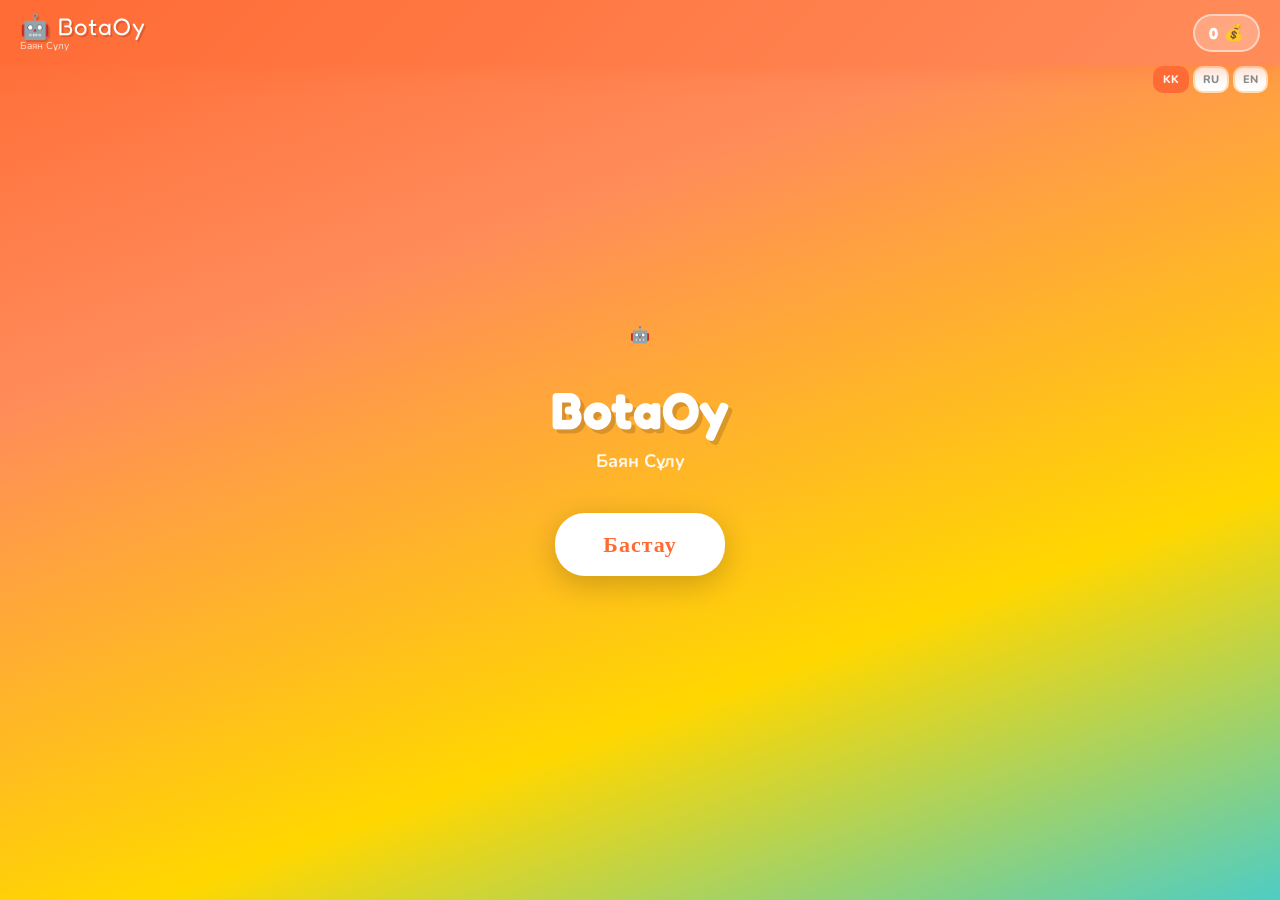
==== commit 34a1fedf: "Fix: Make website fully functional with complete HTML and JavaScript" ====
--- a/index.3html.html
+++ b/index.3html.html
@@ -89,7 +89,7 @@
 
 /* WELCOME */
 #page-welcome {
-  padding: 0; display: flex; flex-direction: column; align-items: center; justify-content: center;
+  padding: 0; display: none; flex-direction: column; align-items: center; justify-content: center;
   min-height: 100vh; background: linear-gradient(160deg, #FF6B35 0%, #FF8C5A 30%, #FFD700 70%, #4ECDC4 100%); text-align: center;
 }
 #page-welcome.active { display: flex; }
@@ -109,7 +109,7 @@
 
 /* ONBOARD */
 #page-onboard {
-  padding: 0; display: flex; flex-direction: column; align-items: center; justify-content: center;
+  padding: 0; display: none; flex-direction: column; align-items: center; justify-content: center;
   min-height: 100vh; background: linear-gradient(160deg, #4ECDC4, #FFD700 60%, #FF6B35); text-align: center;
 }
 #page-onboard.active { display: flex; }
@@ -136,6 +136,9 @@
 .big-btn:active { transform: translateY(0); }
 
 /* MENU */
+#page-menu {
+  padding: 130px 16px 100px;
+}
 .section-title { font-family: 'Fredoka One', cursive; font-size: 24px; color: var(--text); margin-bottom: 4px; }
 .section-sub { font-size: 14px; color: var(--text2); margin-bottom: 20px; font-weight: 600; }
 .menu-grid { display: grid; grid-template-columns: 1fr 1fr; gap: 14px; margin-top: 16px; }
@@ -152,7 +155,7 @@
 .game-card.color-4 { border-color: #27AE60; background: linear-gradient(135deg, #F0FFF7, white); }
 .game-card.color-5 { border-color: #2980B9; background: linear-gradient(135deg, #F0F8FF, white); }
 .game-card.color-6 { border-color: #E74C3C; background: linear-gradient(135deg, #FFF0F0, white); }
-.game-icon-wrap { width: 64px; height: 64px; border-radius: 18px; margin: 0 auto 10px; display: flex; align-items: center; justify-content: center; }
+.game-icon-wrap { width: 64px; height: 64px; border-radius: 18px; margin: 0 auto 10px; display: flex; align-items: center; justify-content: center; font-size: 32px; }
 .game-title-card { font-family: 'Fredoka One', cursive; font-size: 14px; margin-bottom: 4px; color: var(--text); }
 .game-reward-tag { display: inline-block; background: var(--gold); color: #7a5000; font-size: 11px; font-weight: 800; padding: 3px 10px; border-radius: 10px; }
 
@@ -170,2150 +173,457 @@
 .stat-num { font-family: 'Fredoka One', cursive; font-size: 24px; color: var(--primary); display: block; }
 .stat-lbl { font-size: 11px; color: var(--text2); font-weight: 700; }
 
-/* MEMORY */
+/* MEMORY GAME */
 .memory-grid { display: grid; grid-template-columns: repeat(4,1fr); gap: 10px; max-width: 380px; margin: 0 auto; }
-.mem-card { aspect-ratio: 1; border-radius: 16px; cursor: pointer; transition: all 0.3s cubic-bezier(0.34,1.56,0.64,1); position: relative; transform-style: preserve-3d; }
-.mem-card-inner { width: 100%; height: 100%; position: relative; transform-style: preserve-3d; transition: transform 0.4s; border-radius: 16px; }
-.mem-card.flipped .mem-card-inner { transform: rotateY(180deg); }
-.mem-face { position: absolute; inset: 0; border-radius: 16px; display: flex; align-items: center; justify-content: center; backface-visibility: hidden; }
-.mem-back { background: linear-gradient(135deg, var(--secondary), var(--secondary2)); border: 3px solid rgba(255,255,255,0.5); }
-.mem-front { background: white; border: 3px solid var(--border); transform: rotateY(180deg); font-size: 28px; }
-.mem-card.matched .mem-front { background: linear-gradient(135deg, #ECFFF8, #D5F5E3); border-color: var(--green); animation: matchPop 0.4s cubic-bezier(0.34,1.56,0.64,1); }
-@keyframes matchPop { 0% { transform: rotateY(180deg) scale(0.8); } 60% { transform: rotateY(180deg) scale(1.15); } 100% { transform: rotateY(180deg) scale(1); } }
-
-/* QUIZ */
-.quiz-bubble { background: white; border-radius: 24px; padding: 24px; margin-bottom: 20px; box-shadow: 0 4px 20px rgba(0,0,0,0.08); position: relative; }
-.quiz-bubble::after { content: ''; position: absolute; bottom: -14px; left: 40px; border: 14px solid transparent; border-top: 14px solid white; }
-.quiz-q-text { font-size: 16px; font-weight: 800; line-height: 1.5; color: var(--text); }
-.quiz-options { margin-top: 20px; display: grid; gap: 10px; }
-.quiz-opt-btn {
-  background: white; border: 3px solid var(--border); border-radius: 16px; padding: 14px 18px;
-  font-size: 15px; font-weight: 700; cursor: pointer; text-align: left; transition: all 0.2s;
-  font-family: 'Nunito', sans-serif; color: var(--text); display: flex; align-items: center; gap: 12px;
-}
-.quiz-opt-btn:hover:not(:disabled) { border-color: var(--secondary); background: #F0FFFD; transform: translateX(4px); }
-.quiz-opt-letter { width: 30px; height: 30px; border-radius: 10px; background: var(--surface2); display: flex; align-items: center; justify-content: center; font-family: 'Fredoka One', cursive; font-size: 14px; flex-shrink: 0; }
-.quiz-opt-btn.correct { border-color: var(--green); background: linear-gradient(135deg, #ECFFF8, #D5F5E3); animation: correctShake 0.5s ease; }
-.quiz-opt-btn.correct .quiz-opt-letter { background: var(--green); color: white; }
-@keyframes correctShake { 0% { transform: scale(1); } 25% { transform: scale(1.06) translateX(4px); } 50% { transform: scale(1.06) translateX(-4px); } 75% { transform: scale(1.03); } 100% { transform: scale(1); } }
-.quiz-opt-btn.wrong { border-color: var(--red); background: linear-gradient(135deg, #FFF5F5, #FFE0E0); }
-.quiz-opt-btn.wrong .quiz-opt-letter { background: var(--red); color: white; }
-
-/* MATH */
-.math-box { background: white; border-radius: 28px; padding: 40px 24px; text-align: center; margin-bottom: 24px; box-shadow: 0 8px 32px rgba(0,0,0,0.08); border: 3px solid var(--border); }
-.math-expr { font-family: 'Fredoka One', cursive; font-size: 40px; color: var(--text); margin-bottom: 8px; }
-.math-streak-badge { display: inline-block; background: linear-gradient(135deg, var(--gold), var(--gold2)); color: #7a5000; font-size: 12px; font-weight: 800; padding: 4px 12px; border-radius: 12px; }
-.math-answers { display: grid; grid-template-columns: 1fr 1fr; gap: 12px; }
-.math-ans-btn {
-  background: white; border: 3px solid var(--border); border-radius: 20px; padding: 22px;
-  font-family: 'Fredoka One', cursive; font-size: 28px; cursor: pointer; transition: all 0.2s; color: var(--text);
-  box-shadow: 0 4px 12px rgba(0,0,0,0.06);
-}
-.math-ans-btn:hover:not(:disabled) { border-color: var(--secondary); background: #F0FFFD; transform: scale(1.05); }
-.math-ans-btn.correct { border-color: var(--green); background: linear-gradient(135deg, #ECFFF8, #D5F5E3); animation: bigPop 0.4s cubic-bezier(0.34,1.56,0.64,1); color: var(--green); }
-.math-ans-btn.wrong { border-color: var(--red); background: linear-gradient(135deg, #FFF5F5, #FFE0E0); animation: shake 0.3s ease; color: var(--red); }
-@keyframes bigPop { 0% { transform: scale(0.9); } 60% { transform: scale(1.15); } 100% { transform: scale(1); } }
-@keyframes shake { 0% { transform: translateX(0); } 20% { transform: translateX(-8px); } 40% { transform: translateX(8px); } 60% { transform: translateX(-5px); } 80% { transform: translateX(5px); } 100% { transform: translateX(0); } }
-
-/* PUZZLE */
-.puzzle-board { display: grid; gap: 6px; margin: 0 auto 20px; }
-.puzzle-board.size-3 { grid-template-columns: repeat(3,1fr); max-width: 300px; }
-.puzzle-board.size-4 { grid-template-columns: repeat(4,1fr); max-width: 360px; }
-.puzzle-board.size-5 { grid-template-columns: repeat(5,1fr); max-width: 400px; }
-.p-tile {
-  aspect-ratio: 1; background: white; border: 3px solid var(--border); border-radius: 14px;
-  display: flex; align-items: center; justify-content: center; font-family: 'Fredoka One', cursive;
-  font-size: 24px; color: var(--text); cursor: pointer; transition: all 0.15s; box-shadow: 0 3px 10px rgba(0,0,0,0.08);
-}
-.p-tile:hover:not(.empty) { border-color: var(--secondary); transform: scale(1.05); }
-.p-tile.empty { background: var(--surface2); border-style: dashed; cursor: default; box-shadow: none; }
-.p-tile.solved { background: linear-gradient(135deg, #ECFFF8, #D5F5E3); border-color: var(--green); color: var(--green); animation: solvedPop 0.4s ease; }
-@keyframes solvedPop { 0% { transform: scale(0.9); } 60% { transform: scale(1.1); } 100% { transform: scale(1); } }
-.puzzle-levels { display: flex; gap: 8px; justify-content: center; margin-bottom: 16px; }
-.level-btn { padding: 8px 18px; border-radius: 14px; border: 3px solid var(--border); background: white; font-size: 13px; font-weight: 800; cursor: pointer; transition: all 0.2s; font-family: 'Nunito', sans-serif; }
-.level-btn.active { background: linear-gradient(135deg, var(--secondary), var(--secondary2)); border-color: var(--secondary); color: white; }
-
-/* WORD GAME */
-.word-scramble-box { background: white; border-radius: 24px; padding: 28px 20px; text-align: center; margin-bottom: 20px; box-shadow: 0 6px 24px rgba(0,0,0,0.08); border: 3px solid var(--border); }
-.scrambled { font-family: 'Fredoka One', cursive; font-size: 36px; letter-spacing: 10px; color: var(--purple); margin-bottom: 10px; }
-.word-hint-txt { font-size: 13px; color: var(--text2); font-weight: 600; }
-.word-input {
-  width: 100%; background: white; border: 3px solid var(--border); border-radius: 18px;
-  padding: 16px 20px; font-size: 20px; font-family: 'Fredoka One', cursive; letter-spacing: 6px;
-  text-transform: uppercase; outline: none; margin-bottom: 12px; text-align: center;
-  transition: border-color 0.2s; color: var(--text); box-shadow: 0 4px 12px rgba(0,0,0,0.06);
-}
-.word-input:focus { border-color: var(--purple); }
-.word-input.correct-input { border-color: var(--green); background: #ECFFF8; animation: bigPop 0.4s ease; }
-
-/* SNAKE GAME */
-#page-snake { display: none; }
-#page-snake.active { display: block; }
-.snake-canvas-wrap { display: flex; justify-content: center; margin-bottom: 16px; }
-#snakeCanvas { border-radius: 16px; border: 4px solid var(--secondary); box-shadow: 0 8px 32px rgba(78,205,196,0.3); background: #0d1f2d; }
-.snake-controls { display: grid; grid-template-columns: repeat(3,1fr); gap: 8px; max-width: 220px; margin: 0 auto 16px; }
-.snake-btn {
-  background: white; border: 3px solid var(--secondary); border-radius: 14px; padding: 14px;
-  font-size: 22px; cursor: pointer; transition: all 0.15s; display: flex; align-items: center; justify-content: center;
-  box-shadow: 0 4px 12px rgba(0,0,0,0.08);
-}
-.snake-btn:active { transform: scale(0.92); background: var(--secondary); }
-.snake-info { display: flex; gap: 12px; justify-content: center; margin-bottom: 12px; }
-.snake-badge {
-  background: white; border-radius: 14px; padding: 8px 18px; font-family: 'Fredoka One', cursive;
-  font-size: 16px; box-shadow: 0 4px 12px rgba(0,0,0,0.07); border: 2px solid var(--border);
-}
-
-/* SHOP */
-.shop-tabs { display: flex; background: white; border-radius: 18px; padding: 5px; gap: 4px; margin-bottom: 20px; box-shadow: 0 4px 16px rgba(0,0,0,0.07); }
-.shop-tab { flex: 1; padding: 10px 6px; border: none; border-radius: 13px; font-size: 11px; font-weight: 800; cursor: pointer; transition: all 0.2s; font-family: 'Nunito', sans-serif; color: var(--text2); background: transparent; }
-.shop-tab.active { background: linear-gradient(135deg, var(--primary), var(--primary2)); color: white; box-shadow: 0 4px 12px rgba(255,107,53,0.3); }
-
-/* CASE CARDS */
-.case-card { background: white; border-radius: 22px; padding: 20px; display: flex; align-items: center; gap: 16px; cursor: pointer; transition: all 0.25s; box-shadow: 0 4px 16px rgba(0,0,0,0.08); border: 3px solid transparent; margin-bottom: 12px; }
-.case-card:hover { transform: translateY(-3px); box-shadow: 0 12px 32px rgba(0,0,0,0.12); }
-.case-card.bronze { border-color: #CD7F32; }
-.case-card.silver { border-color: #C0C0C0; }
-.case-card.gold-case { border-color: #FFD700; }
-.case-card.discount-case { border-color: #E91E8C; background: linear-gradient(135deg, #FFF0F8, white); }
-.case-icon-box { width: 72px; height: 72px; border-radius: 18px; display: flex; align-items: center; justify-content: center; flex-shrink: 0; }
-.case-icon-box.bronze-bg { background: linear-gradient(135deg, #CD7F32, #E8A45A); }
-.case-icon-box.silver-bg { background: linear-gradient(135deg, #7F8C8D, #BDC3C7); }
-.case-icon-box.gold-bg { background: linear-gradient(135deg, #F39C12, #FFD700); }
-.case-icon-box.discount-bg { background: linear-gradient(135deg, #E91E8C, #FF6B9D); }
-.case-name { font-family: 'Fredoka One', cursive; font-size: 17px; margin-bottom: 4px; }
-.case-desc { font-size: 12px; color: var(--text2); font-weight: 600; margin-bottom: 10px; }
-.odds-row { display: flex; gap: 5px; flex-wrap: wrap; }
-.odds-badge { font-size: 10px; font-weight: 800; padding: 3px 8px; border-radius: 8px; }
-.badge-common { background: rgba(149,165,166,0.2); color: var(--common); }
-.badge-rare { background: rgba(41,128,185,0.15); color: var(--blue); }
-.badge-epic { background: rgba(155,89,182,0.15); color: var(--purple); }
-.badge-legendary { background: rgba(255,215,0,0.2); color: #B8860B; }
-.case-price-tag { display: flex; align-items: center; gap: 4px; font-family: 'Fredoka One', cursive; font-size: 18px; color: #B8860B; white-space: nowrap; }
-
-/* DISCOUNT CASE REVEAL */
-.discount-reveal-grid { display: grid; grid-template-columns: repeat(4,1fr); gap: 8px; margin: 16px 0; }
-.discount-cell {
-  background: linear-gradient(135deg, #FFF0F8, #FFE0F0); border: 2px solid #E91E8C; border-radius: 12px;
-  padding: 10px 4px; text-align: center; font-size: 11px; font-weight: 800; color: #E91E8C;
-  display: flex; flex-direction: column; align-items: center; gap: 4px;
-}
-.discount-cell.empty-cell { background: #f5f5f5; border-color: #ddd; color: #aaa; }
-.discount-pct { font-family: 'Fredoka One', cursive; font-size: 18px; }
-
-/* ICONS SHOP */
-.icons-grid { display: grid; grid-template-columns: repeat(3,1fr); gap: 12px; }
-.icon-shop-item { background: white; border-radius: 18px; padding: 14px 8px; text-align: center; cursor: pointer; transition: all 0.2s; box-shadow: 0 3px 10px rgba(0,0,0,0.07); border: 3px solid transparent; }
-.icon-shop-item:hover { transform: translateY(-3px); box-shadow: 0 8px 24px rgba(0,0,0,0.12); }
-.icon-shop-item.owned-item { border-color: var(--green); }
-.icon-shop-item.equipped-item { border-color: var(--gold2); background: #FFFBEB; }
-.icon-shop-item.locked-item { opacity: 0.5; cursor: not-allowed; }
-.icon-svg-wrap { width: 56px; height: 56px; margin: 0 auto 8px; }
-.icon-shop-name { font-size: 11px; font-weight: 800; margin-bottom: 3px; }
-.icon-shop-rarity { font-size: 10px; font-weight: 800; margin-bottom: 5px; }
-.icon-shop-price { font-size: 12px; font-weight: 900; color: #B8860B; }
-
-/* PROMO */
-.promo-section { background: white; border-radius: 22px; padding: 24px; box-shadow: 0 4px 16px rgba(0,0,0,0.07); }
-.promo-title { font-family: 'Fredoka One', cursive; font-size: 18px; margin-bottom: 6px; color: var(--text); }
-.promo-desc { font-size: 13px; color: var(--text2); font-weight: 600; margin-bottom: 16px; }
-.promo-input { width: 100%; background: var(--surface2); border: 3px solid var(--border); border-radius: 14px; padding: 13px 16px; font-size: 15px; font-family: 'Fredoka One', cursive; letter-spacing: 3px; text-transform: uppercase; outline: none; margin-bottom: 10px; transition: border-color 0.2s; color: var(--text); }
-.promo-input:focus { border-color: var(--primary); }
-.promo-msg { padding: 12px 16px; border-radius: 12px; font-size: 13px; font-weight: 700; margin-top: 10px; display: none; }
-.promo-msg.ok { background: #ECFFF8; color: var(--green); display: block; }
-.promo-msg.fail { background: #FFF5F5; color: var(--red); display: block; }
-
-/* PROFILE */
-.profile-card { background: white; border-radius: 24px; padding: 28px 22px; text-align: center; margin-bottom: 16px; box-shadow: 0 6px 24px rgba(0,0,0,0.08); }
-.avatar-ring { width: 88px; height: 88px; border-radius: 50%; border: 4px solid var(--primary); display: flex; align-items: center; justify-content: center; margin: 0 auto 14px; background: var(--surface2); overflow: hidden; cursor: pointer; transition: transform 0.2s; }
-.avatar-ring:hover { transform: scale(1.05); }
-.profile-name-txt { font-family: 'Fredoka One', cursive; font-size: 22px; margin-bottom: 4px; }
-.profile-rank-txt { font-size: 13px; color: var(--gold2); font-weight: 800; margin-bottom: 16px; }
-.profile-stats { display: grid; grid-template-columns: repeat(3,1fr); gap: 10px; }
-.p-stat-card { background: var(--surface2); border-radius: 14px; padding: 12px 6px; }
-.p-stat-num { font-family: 'Fredoka One', cursive; font-size: 20px; color: var(--primary); }
-.p-stat-lbl { font-size: 10px; font-weight: 700; color: var(--text2); }
-.inv-section { background: white; border-radius: 22px; padding: 20px; box-shadow: 0 4px 16px rgba(0,0,0,0.07); margin-bottom: 14px; }
-.inv-title { font-family: 'Fredoka One', cursive; font-size: 16px; margin-bottom: 14px; }
-.inv-grid { display: grid; grid-template-columns: repeat(4,1fr); gap: 8px; }
-.inv-slot { aspect-ratio: 1; background: var(--surface2); border: 2px solid var(--border); border-radius: 12px; display: flex; align-items: center; justify-content: center; position: relative; }
-.rarity-dot { position: absolute; bottom: 3px; right: 3px; width: 7px; height: 7px; border-radius: 50%; }
-.dot-legendary { background: var(--legendary); }
-.dot-epic { background: var(--epic); }
-.dot-rare { background: var(--rare); }
-.dot-common { background: var(--common); }
-
-/* LEADERBOARD */
-.lb-card { background: white; border-radius: 22px; padding: 20px; box-shadow: 0 4px 16px rgba(0,0,0,0.08); }
-.lb-row { display: flex; align-items: center; gap: 14px; padding: 12px 10px; border-radius: 14px; margin-bottom: 6px; transition: background 0.2s; }
-.lb-row:hover { background: var(--surface2); }
-.lb-row.me { background: linear-gradient(135deg, #FFF5F2, #FFE8E0); border: 2px solid var(--primary); }
-.lb-rank { font-family: 'Fredoka One', cursive; font-size: 20px; width: 36px; text-align: center; }
-.lb-rank.gold-rank { color: #FFD700; }
-.lb-rank.silver-rank { color: #C0C0C0; }
-.lb-rank.bronze-rank { color: #CD7F32; }
-.lb-name { flex: 1; font-weight: 800; font-size: 15px; }
-.lb-score { font-family: 'Fredoka One', cursive; font-size: 16px; color: var(--primary); }
-.lb-avatar { width: 36px; height: 36px; border-radius: 50%; background: var(--surface2); display: flex; align-items: center; justify-content: center; font-size: 18px; border: 2px solid var(--border); overflow: hidden; }
-
-/* NAV */
-nav {
-  position: fixed; bottom: 0; left: 0; right: 0; background: white; border-top: 3px solid var(--border);
-  display: flex; justify-content: space-around; padding: 10px 0 16px; z-index: 100; box-shadow: 0 -4px 20px rgba(0,0,0,0.08);
-}
-.nav-btn { background: none; border: none; cursor: pointer; display: flex; flex-direction: column; align-items: center; gap: 3px; font-size: 10px; font-weight: 800; color: var(--text2); transition: color 0.2s; font-family: 'Nunito', sans-serif; padding: 4px 12px; }
-.nav-btn.active { color: var(--primary); }
-.nav-icon-wrap { width: 36px; height: 36px; border-radius: 12px; display: flex; align-items: center; justify-content: center; transition: all 0.2s; }
-.nav-btn.active .nav-icon-wrap { background: linear-gradient(135deg, var(--primary), var(--primary2)); }
-.nav-btn.active .nav-icon-wrap svg { stroke: white; }
-
-/* MODALS */
-.modal-overlay { position: fixed; inset: 0; background: rgba(0,0,0,0.6); backdrop-filter: blur(4px); z-index: 200; display: none; align-items: flex-end; justify-content: center; padding: 16px; }
-.modal-overlay.open { display: flex; }
-.modal-sheet { background: white; border-radius: 28px 28px 20px 20px; padding: 28px 24px 32px; width: 100%; max-width: 420px; animation: slideSheet 0.35s cubic-bezier(0.34,1.56,0.64,1); }
-@keyframes slideSheet { from { transform: translateY(100%); opacity: 0; } to { transform: translateY(0); opacity: 1; } }
-.modal-title { font-family: 'Fredoka One', cursive; font-size: 20px; text-align: center; margin-bottom: 20px; color: var(--text); }
-
-/* CASE ROULETTE */
-.roulette-track-wrap { overflow: hidden; border-radius: 16px; border: 4px solid var(--gold); position: relative; margin-bottom: 20px; background: var(--surface2); height: 100px; }
-.roulette-track-wrap::before,.roulette-track-wrap::after { content: ''; position: absolute; top: 0; bottom: 0; width: 60px; z-index: 2; }
-.roulette-track-wrap::before { left: 0; background: linear-gradient(to right, white, transparent); }
-.roulette-track-wrap::after { right: 0; background: linear-gradient(to left, white, transparent); }
-.roulette-pointer { position: absolute; top: 0; bottom: 0; left: 50%; transform: translateX(-50%); width: 4px; background: var(--red); z-index: 3; border-radius: 2px; }
-.roulette-pointer::before,.roulette-pointer::after { content: ''; position: absolute; left: 50%; transform: translateX(-50%); border-left: 8px solid transparent; border-right: 8px solid transparent; }
-.roulette-pointer::before { top: 0; border-top: 12px solid var(--red); }
-.roulette-pointer::after { bottom: 0; border-bottom: 12px solid var(--red); }
-.roulette-track { display: flex; align-items: center; height: 100%; gap: 8px; padding: 0 8px; will-change: transform; }
-.roulette-item { min-width: 80px; height: 80px; border-radius: 14px; display: flex; flex-direction: column; align-items: center; justify-content: center; gap: 4px; border: 3px solid transparent; flex-shrink: 0; }
-.roulette-item.rarity-common { background: rgba(149,165,166,0.1); border-color: var(--common); }
-.roulette-item.rarity-rare { background: rgba(41,128,185,0.1); border-color: var(--blue); }
-.roulette-item.rarity-epic { background: rgba(155,89,182,0.1); border-color: var(--purple); }
-.roulette-item.rarity-legendary { background: rgba(255,215,0,0.15); border-color: var(--gold); }
-.roulette-item-label { font-size: 9px; font-weight: 800; }
-
-/* WIN */
-.win-burst { text-align: center; padding: 10px 0; }
-.win-icon-big { font-size: 64px; margin-bottom: 8px; animation: bounceIn 0.5s cubic-bezier(0.34,1.56,0.64,1); display: block; }
-.win-title-big { font-family: 'Fredoka One', cursive; font-size: 28px; color: var(--primary); margin-bottom: 6px; }
-.win-coins-big { font-family: 'Fredoka One', cursive; font-size: 36px; color: var(--gold2); text-shadow: 0 2px 8px rgba(255,165,0,0.3); }
-
-/* CONFETTI */
-.confetti-wrap { position: fixed; inset: 0; pointer-events: none; z-index: 250; overflow: hidden; }
-.confetti-piece { position: absolute; top: -10px; width: 10px; height: 14px; opacity: 0; animation: confettiFall linear forwards; }
-@keyframes confettiFall { 0% { opacity: 1; transform: translateY(0) rotateZ(0deg) rotateX(0deg); } 100% { opacity: 0; transform: translateY(110vh) rotateZ(720deg) rotateX(360deg); } }
-
-/* COIN FLOAT */
-.coin-float { position: fixed; top: 70px; right: 24px; background: linear-gradient(135deg, var(--gold), var(--gold2)); color: #7a5000; font-weight: 900; font-size: 18px; font-family: 'Fredoka One', cursive; padding: 8px 18px; border-radius: 20px; z-index: 300; opacity: 0; pointer-events: none; box-shadow: 0 4px 16px rgba(255,165,0,0.4); }
-.coin-float.show { animation: coinPop 1.8s ease forwards; }
-@keyframes coinPop { 0% { opacity: 0; transform: translateY(0) scale(0.5); } 20% { opacity: 1; transform: translateY(0) scale(1.2); } 40% { opacity: 1; transform: translateY(-10px) scale(1); } 80% { opacity: 1; transform: translateY(-50px) scale(1); } 100% { opacity: 0; transform: translateY(-80px) scale(0.8); } }
-
-/* TOAST */
-.toast { position: fixed; bottom: 90px; left: 50%; transform: translateX(-50%); background: var(--text); color: white; border-radius: 20px; padding: 12px 22px; font-size: 13px; font-weight: 800; z-index: 400; opacity: 0; transition: opacity 0.3s; white-space: nowrap; pointer-events: none; }
-.toast.show { opacity: 1; }
-
-/* PROGRESS BAR */
-.progress-outer { background: var(--surface2); border-radius: 10px; height: 10px; margin-bottom: 16px; overflow: hidden; border: 2px solid var(--border); }
-.progress-inner { height: 100%; background: linear-gradient(90deg, var(--secondary), var(--secondary2)); border-radius: 10px; transition: width 0.4s; }
-
-/* AVATAR PICKER */
-.avatar-pick-grid { display: grid; grid-template-columns: repeat(4,1fr); gap: 8px; margin-bottom: 16px; }
-.avatar-pick-opt { aspect-ratio: 1; background: var(--surface2); border: 3px solid transparent; border-radius: 16px; display: flex; align-items: center; justify-content: center; cursor: pointer; transition: all 0.2s; }
-.avatar-pick-opt:hover { border-color: var(--primary); transform: scale(1.05); }
-.avatar-pick-opt.sel { border-color: var(--primary); background: #FFF5F2; transform: scale(1.05); }
-
-/* OUTLINE BTN */
-.outline-btn { background: transparent; border: 3px solid var(--border); border-radius: 16px; padding: 12px 20px; font-size: 14px; font-weight: 800; cursor: pointer; font-family: 'Nunito', sans-serif; transition: all 0.2s; color: var(--text); }
-.outline-btn:hover { border-color: var(--primary); color: var(--primary); }
-
-/* CAMBOT MINI / BOTA BOT */
-.bota-bot-wrap {
-  position: fixed; bottom: 80px; right: 16px; z-index: 150; cursor: pointer;
-  animation: botaBob 2s ease-in-out infinite;
-}
-@keyframes botaBob { 0%,100% { transform: translateY(0); } 50% { transform: translateY(-6px); } }
-.bota-speech {
-  position: fixed; bottom: 150px; right: 14px; background: white; border: 3px solid var(--secondary);
-  border-radius: 18px 18px 4px 18px; padding: 10px 14px; font-size: 13px; font-weight: 800;
-  color: var(--text); box-shadow: 0 4px 16px rgba(0,0,0,0.12); z-index: 151;
-  max-width: 180px; line-height: 1.4; display: none; animation: fadeInPop 0.3s ease;
-}
-.bota-speech.show { display: block; }
-@keyframes fadeInPop { from { opacity:0; transform:scale(0.8) translateY(10px); } to { opacity:1; transform:scale(1) translateY(0); } }
-.bota-speech::after { content:''; position:absolute; bottom:-12px; right:14px; border:6px solid transparent; border-top:6px solid var(--secondary); }
-
-@media (max-width: 360px) {
-  .menu-grid { grid-template-columns: 1fr 1fr; gap: 10px; }
-  .math-expr { font-size: 32px; }
-  .scrambled { font-size: 28px; }
-}
+.mem-card { aspect-ratio: 1; border-radius: 16px; cursor: pointer; transition: all 0.3s; position: relative; background: linear-gradient(135deg, var(--secondary), var(--secondary2)); border: 3px solid rgba(255,255,255,0.5); display: flex; align-items: center; justify-content: center; font-size: 28px; }
+.mem-card.matched { background: linear-gradient(135deg, #ECFFF8, #D5F5E3); border-color: var(--green); }
 </style>
 </head>
 <body>
 
-<!-- STARS BG -->
 <div class="stars-bg" id="starsBg"></div>
 
-<!-- COIN FLOAT -->
-<div class="coin-float" id="coinFloat">+0</div>
-
-<!-- CONFETTI -->
-<div class="confetti-wrap" id="confettiWrap"></div>
-
-<!-- TOAST -->
-<div class="toast" id="toast"></div>
-
-<!-- BOTA BOT (маленький верблюдик внизу) -->
-<div class="bota-bot-wrap" id="botaBot" onclick="toggleBotaSpeech()" style="display:none">
-  <svg width="56" height="56" viewBox="0 0 160 160">
-    <ellipse cx="80" cy="110" rx="40" ry="30" fill="#C8A876"/>
-    <rect x="45" y="80" width="70" height="48" rx="20" fill="#D4B896"/>
-    <ellipse cx="80" cy="72" rx="32" ry="30" fill="#D4B896"/>
-    <ellipse cx="52" cy="50" rx="10" ry="14" fill="#D4B896"/>
-    <ellipse cx="108" cy="50" rx="10" ry="14" fill="#D4B896"/>
-    <ellipse cx="52" cy="50" rx="6" ry="9" fill="#FFCBA4"/>
-    <ellipse cx="108" cy="50" rx="6" ry="9" fill="#FFCBA4"/>
-    <ellipse cx="68" cy="68" rx="9" ry="10" fill="white"/>
-    <ellipse cx="92" cy="68" rx="9" ry="10" fill="white"/>
-    <circle cx="70" cy="69" r="6" fill="#2C3E50"/>
-    <circle cx="94" cy="69" r="6" fill="#2C3E50"/>
-    <circle cx="72" cy="67" r="2" fill="white"/>
-    <circle cx="96" cy="67" r="2" fill="white"/>
-    <ellipse cx="80" cy="80" rx="8" ry="5" fill="#FFCBA4"/>
-    <circle cx="77" cy="80" r="2" fill="#C4956A"/>
-    <circle cx="83" cy="80" r="2" fill="#C4956A"/>
-    <path d="M72 86 Q80 92 88 86" stroke="#8B6349" stroke-width="2" fill="none" stroke-linecap="round"/>
-    <ellipse cx="62" cy="82" rx="14" ry="10" fill="#C8A876"/>
-    <ellipse cx="98" cy="82" rx="14" ry="10" fill="#C8A876"/>
-    <rect x="54" y="130" width="12" height="22" rx="6" fill="#C8A876"/>
-    <rect x="94" y="130" width="12" height="22" rx="6" fill="#C8A876"/>
-  </svg>
-</div>
-<div class="bota-speech" id="botaSpeech">Жарайсың! 🌟</div>
-
-<!-- TOP BAR -->
-<div class="top-bar" id="topBar" style="display:none">
+<div class="top-bar">
   <div>
-    <div class="logo-text">BotaOy</div>
-    <span class="logo-sub">Баян Сұлу</span>
-  </div>
-  <div style="display:flex;align-items:center;gap:10px">
-    <div class="coin-pill">
-      <svg class="coin-star" viewBox="0 0 24 24" fill="#FFD700"><polygon points="12,2 15.09,8.26 22,9.27 17,14.14 18.18,21.02 12,17.77 5.82,21.02 7,14.14 2,9.27 8.91,8.26"/></svg>
-      <span class="coin-count" id="coinDisplay">0</span>
-    </div>
-  </div>
-</div>
-
-<!-- LANG SWITCHER -->
-<div class="lang-bar" id="langBar" style="display:none">
-  <button class="lang-btn active" onclick="setLang('kk',this)">ҚАЗ</button>
-  <button class="lang-btn" onclick="setLang('ru',this)">РУС</button>
-  <button class="lang-btn" onclick="setLang('en',this)">ENG</button>
-</div>
-
-<!-- ========== PAGES ========== -->
-
-<!-- WELCOME (автоматически пропускается если уже зарегистрирован) -->
-<div class="page active" id="page-welcome">
-  <div class="stars-bg" style="position:absolute"></div>
-  <div class="welcome-hero">
-    <svg class="cambot-svg" viewBox="0 0 160 160">
-      <ellipse cx="80" cy="110" rx="40" ry="30" fill="#C8A876"/>
-      <rect x="45" y="80" width="70" height="48" rx="20" fill="#D4B896"/>
-      <ellipse cx="80" cy="72" rx="32" ry="30" fill="#D4B896"/>
-      <ellipse cx="52" cy="50" rx="10" ry="14" fill="#D4B896"/>
-      <ellipse cx="108" cy="50" rx="10" ry="14" fill="#D4B896"/>
-      <ellipse cx="52" cy="50" rx="6" ry="9" fill="#FFCBA4"/>
-      <ellipse cx="108" cy="50" rx="6" ry="9" fill="#FFCBA4"/>
-      <ellipse cx="68" cy="68" rx="9" ry="10" fill="white"/>
-      <ellipse cx="92" cy="68" rx="9" ry="10" fill="white"/>
-      <circle cx="70" cy="69" r="6" fill="#2C3E50"/>
-      <circle cx="94" cy="69" r="6" fill="#2C3E50"/>
-      <circle cx="72" cy="67" r="2" fill="white"/>
-      <circle cx="96" cy="67" r="2" fill="white"/>
-      <ellipse cx="80" cy="80" rx="8" ry="5" fill="#FFCBA4"/>
-      <circle cx="77" cy="80" r="2" fill="#C4956A"/>
-      <circle cx="83" cy="80" r="2" fill="#C4956A"/>
-      <path d="M72 86 Q80 92 88 86" stroke="#8B6349" stroke-width="2" fill="none" stroke-linecap="round"/>
-      <ellipse cx="62" cy="82" rx="14" ry="10" fill="#C8A876"/>
-      <ellipse cx="98" cy="82" rx="14" ry="10" fill="#C8A876"/>
-      <rect x="54" y="130" width="12" height="22" rx="6" fill="#C8A876"/>
-      <rect x="94" y="130" width="12" height="22" rx="6" fill="#C8A876"/>
-      <polygon points="20,30 22,36 28,36 23,40 25,46 20,42 15,46 17,40 12,36 18,36" fill="#FFD700" opacity="0.8"/>
-      <polygon points="140,20 141,24 145,24 142,27 143,31 140,29 137,31 138,27 135,24 139,24" fill="#FF6B35" opacity="0.8"/>
-      <polygon points="25,120 26,124 30,124 27,127 28,131 25,129 22,131 23,127 20,124 24,124" fill="#4ECDC4" opacity="0.8"/>
-    </svg>
-  </div>
-  <div class="welcome-title" id="wt">BotaOy</div>
-  <div class="welcome-sub" id="ws">Ботамен бірге оқы және ойна!</div>
-  <button class="welcome-btn" id="wbtn" onclick="goToOnboard()">Бастау!</button>
-</div>
-
-<!-- ONBOARD — имя и возраст -->
-<div class="page" id="page-onboard">
+    <div class="logo-text">🤖 BotaOy</div>
+    <div class="logo-sub">Баян Сұлу</div>
+  </div>
+  <div class="coin-pill">
+    <span class="coin-count" id="coinCount">0</span> 💰
+  </div>
+</div>
+
+<div class="lang-bar">
+  <button class="lang-btn active" onclick="setLang('kk', this)">KK</button>
+  <button class="lang-btn" onclick="setLang('ru', this)">RU</button>
+  <button class="lang-btn" onclick="setLang('en', this)">EN</button>
+</div>
+
+<!-- WELCOME PAGE -->
+<div id="page-welcome" class="page active">
+  <div class="welcome-hero">🤖</div>
+  <h1 class="welcome-title">BotaOy</h1>
+  <p class="welcome-sub">Баян Сұлу</p>
+  <button class="welcome-btn" onclick="startGame()">Бастау</button>
+</div>
+
+<!-- ONBOARD PAGE -->
+<div id="page-onboard" class="page">
   <div class="onboard-card">
-    <svg style="width:70px;height:70px;margin:0 auto 16px;display:block" viewBox="0 0 160 160">
-      <ellipse cx="80" cy="110" rx="40" ry="30" fill="#C8A876"/>
-      <rect x="45" y="80" width="70" height="48" rx="20" fill="#D4B896"/>
-      <ellipse cx="80" cy="72" rx="32" ry="30" fill="#D4B896"/>
-      <ellipse cx="52" cy="50" rx="10" ry="14" fill="#D4B896"/>
-      <ellipse cx="108" cy="50" rx="10" ry="14" fill="#D4B896"/>
-      <ellipse cx="52" cy="50" rx="6" ry="9" fill="#FFCBA4"/>
-      <ellipse cx="108" cy="50" rx="6" ry="9" fill="#FFCBA4"/>
-      <ellipse cx="68" cy="68" rx="9" ry="10" fill="white"/>
-      <ellipse cx="92" cy="68" rx="9" ry="10" fill="white"/>
-      <circle cx="70" cy="69" r="6" fill="#2C3E50"/>
-      <circle cx="94" cy="69" r="6" fill="#2C3E50"/>
-      <circle cx="72" cy="67" r="2" fill="white"/>
-      <circle cx="96" cy="67" r="2" fill="white"/>
-      <ellipse cx="80" cy="80" rx="8" ry="5" fill="#FFCBA4"/>
-      <path d="M72 86 Q80 92 88 86" stroke="#8B6349" stroke-width="2" fill="none" stroke-linecap="round"/>
-    </svg>
-    <div class="onboard-title" id="ob_title">Атың кім?</div>
-    <input class="fancy-input" id="nameInputOnb" placeholder="Атыңды жаз..." maxlength="20">
-    <div style="font-size:13px;font-weight:700;color:var(--text2);margin-bottom:10px" id="ob_age_lbl">Жасыңды таңда:</div>
-    <div class="age-grid">
-      <button class="age-btn" onclick="selectAge(5,this)">5</button>
-      <button class="age-btn" onclick="selectAge(6,this)">6</button>
-      <button class="age-btn" onclick="selectAge(7,this)">7</button>
-      <button class="age-btn" onclick="selectAge(8,this)">8</button>
-      <button class="age-btn" onclick="selectAge(9,this)">9</button>
-      <button class="age-btn" onclick="selectAge(10,this)">10</button>
-      <button class="age-btn" onclick="selectAge(11,this)">11</button>
-      <button class="age-btn" onclick="selectAge(12,this)">12</button>
-      <button class="age-btn" onclick="selectAge(13,this)">13</button>
-      <button class="age-btn" onclick="selectAge(14,this)">14</button>
-      <button class="age-btn" onclick="selectAge(15,this)">15</button>
-      <button class="age-btn" onclick="selectAge(16,this)">16</button>
-      <button class="age-btn" onclick="selectAge(17,this)">17</button>
-    </div>
-    <button class="big-btn" id="ob_btn" onclick="finishOnboard()">Бастайық!</button>
-  </div>
-</div>
-
-<!-- MAIN MENU -->
-<div class="page" id="page-menu">
-  <div class="section-title" id="menu_title">Ойын таңда</div>
-  <div class="section-sub" id="menu_sub">Ботакоин жина!</div>
+    <h2 class="onboard-title">Сөйлесіңіз</h2>
+    <input type="text" id="nameInput" class="fancy-input" placeholder="Атыңыз" maxlength="20">
+    <button class="big-btn" onclick="nextStep()">Келесі</button>
+  </div>
+</div>
+
+<!-- MENU PAGE -->
+<div id="page-menu" class="page">
+  <h2 class="section-title">Ойындар</h2>
+  <p class="section-sub">Сіздің ойындарыңыз</p>
+  
   <div class="menu-grid">
     <div class="game-card color-1" onclick="openGame('memory')">
-      <div class="game-icon-wrap" style="background:linear-gradient(135deg,#FFE8E0,#FFD0C0)">
-        <svg width="40" height="40" viewBox="0 0 56 56"><rect x="6" y="8" width="20" height="28" rx="4" fill="#FF6B35"/><rect x="8" y="10" width="16" height="12" rx="2" fill="rgba(255,255,255,0.4)"/><rect x="30" y="8" width="20" height="28" rx="4" fill="#FF8C5A"/><rect x="32" y="10" width="16" height="12" rx="2" fill="rgba(255,255,255,0.4)"/><circle cx="16" cy="32" r="3" fill="white" opacity="0.8"/><circle cx="40" cy="32" r="3" fill="white" opacity="0.8"/></svg>
-      </div>
-      <div class="game-title-card" id="gc1">Карта ойыны</div>
-      <div class="game-reward-tag">+10 BC</div>
+      <div class="game-icon-wrap">🎮</div>
+      <div class="game-title-card">Есте Сақтау</div>
+      <span class="game-reward-tag">+100 💰</span>
     </div>
     <div class="game-card color-2" onclick="openGame('quiz')">
-      <div class="game-icon-wrap" style="background:linear-gradient(135deg,#E0FFF9,#C0FFF5)">
-        <svg width="40" height="40" viewBox="0 0 56 56"><circle cx="28" cy="24" r="16" fill="#4ECDC4"/><text x="28" y="30" text-anchor="middle" font-size="18" font-family="Fredoka One,cursive" fill="white">?</text><rect x="14" y="42" width="28" height="6" rx="3" fill="#4ECDC4" opacity="0.5"/><rect x="18" y="50" width="20" height="4" rx="2" fill="#4ECDC4" opacity="0.3"/></svg>
-      </div>
-      <div class="game-title-card" id="gc2">Қазақ тілі</div>
-      <div class="game-reward-tag">+15 BC</div>
+      <div class="game-icon-wrap">❓</div>
+      <div class="game-title-card">Викторина</div>
+      <span class="game-reward-tag">+100 💰</span>
     </div>
     <div class="game-card color-3" onclick="openGame('math')">
-      <div class="game-icon-wrap" style="background:linear-gradient(135deg,#F5E8FF,#EBD0FF)">
-        <svg width="40" height="40" viewBox="0 0 56 56"><rect x="8" y="8" width="40" height="40" rx="8" fill="#9B59B6"/><text x="15" y="26" font-size="14" font-family="Fredoka One,cursive" fill="white">2</text><text x="25" y="26" font-size="12" font-family="Fredoka One,cursive" fill="#C39BD3">+</text><text x="33" y="26" font-size="14" font-family="Fredoka One,cursive" fill="white">3</text><line x1="14" y1="32" x2="42" y2="32" stroke="rgba(255,255,255,0.4)" stroke-width="1.5"/><text x="22" y="44" font-size="14" font-family="Fredoka One,cursive" fill="#FFD700">5</text></svg>
-      </div>
-      <div class="game-title-card" id="gc3">Математика</div>
-      <div class="game-reward-tag">+12 BC</div>
-    </div>
-    <div class="game-card color-4" onclick="openGame('puzzle')">
-      <div class="game-icon-wrap" style="background:linear-gradient(135deg,#E0FFF0,#C0FFE0)">
-        <svg width="40" height="40" viewBox="0 0 56 56"><rect x="6" y="6" width="20" height="20" rx="4" fill="#27AE60"/><text x="16" y="22" text-anchor="middle" font-size="14" font-family="Fredoka One,cursive" fill="white">1</text><rect x="30" y="6" width="20" height="20" rx="4" fill="#2ECC71"/><text x="40" y="22" text-anchor="middle" font-size="14" font-family="Fredoka One,cursive" fill="white">2</text><rect x="6" y="30" width="20" height="20" rx="4" fill="#2ECC71"/><text x="16" y="46" text-anchor="middle" font-size="14" font-family="Fredoka One,cursive" fill="white">3</text><rect x="30" y="30" width="20" height="20" rx="4" fill="#A9DFBF" stroke="#27AE60" stroke-width="2" stroke-dasharray="4"/></svg>
-      </div>
-      <div class="game-title-card" id="gc4">Пазл</div>
-      <div class="game-reward-tag">+25 BC</div>
-    </div>
-    <div class="game-card color-5" onclick="openGame('word')">
-      <div class="game-icon-wrap" style="background:linear-gradient(135deg,#E0F0FF,#C0E0FF)">
-        <svg width="40" height="40" viewBox="0 0 56 56"><rect x="6" y="14" width="44" height="30" rx="6" fill="#2980B9"/><rect x="10" y="18" width="36" height="4" rx="2" fill="rgba(255,255,255,0.4)"/><rect x="10" y="26" width="26" height="4" rx="2" fill="rgba(255,255,255,0.3)"/><rect x="10" y="34" width="18" height="4" rx="2" fill="rgba(255,255,255,0.2)"/><polygon points="42,34 50,8 44,8 36,34" fill="#FFD700"/><polygon points="44,8 50,8 48,14 42,14" fill="#FFA500"/></svg>
-      </div>
-      <div class="game-title-card" id="gc5">Сөз табу</div>
-      <div class="game-reward-tag">+20 BC</div>
-    </div>
-    <div class="game-card color-6" onclick="openGame('snake')">
-      <div class="game-icon-wrap" style="background:linear-gradient(135deg,#FFE0E0,#FFC0C0)">
-        <svg width="40" height="40" viewBox="0 0 56 56"><rect x="6" y="6" width="44" height="44" rx="8" fill="#0d1f2d"/><rect x="10" y="20" width="8" height="8" rx="2" fill="#4ECDC4"/><rect x="18" y="20" width="8" height="8" rx="2" fill="#4ECDC4"/><rect x="26" y="20" width="8" height="8" rx="2" fill="#4ECDC4"/><rect x="26" y="28" width="8" height="8" rx="2" fill="#4ECDC4"/><rect x="26" y="36" width="8" height="8" rx="2" fill="#4ECDC4" opacity="0.6"/><circle cx="13" cy="18" r="2" fill="#FF6B35"/></svg>
-      </div>
-      <div class="game-title-card" id="gc6">Жылан ойыны</div>
-      <div class="game-reward-tag">+30 BC</div>
-    </div>
-  </div>
-</div>
-
-<!-- MEMORY -->
-<div class="page" id="page-memory">
-  <button class="back-btn" onclick="goBack()">← <span id="back_mem">Артқа</span></button>
-  <div class="section-title" id="mem_title">Карта ойыны</div>
-  <div class="section-sub" id="mem_sub">Бірдей карталарды тауып жұпта</div>
+      <div class="game-icon-wrap">🔢</div>
+      <div class="game-title-card">Математика</div>
+      <span class="game-reward-tag">+100 💰</span>
+    </div>
+    <div class="game-card color-4" onclick="openGame('word')">
+      <div class="game-icon-wrap">📝</div>
+      <div class="game-title-card">Сөздер</div>
+      <span class="game-reward-tag">+100 💰</span>
+    </div>
+  </div>
+</div>
+
+<!-- MEMORY GAME PAGE -->
+<div id="page-memory" class="page">
+  <button class="back-btn" onclick="goBack()">← Артқа</button>
   <div class="game-header">
-    <div class="stat-chip"><span class="stat-num" id="memMoves">0</span><span class="stat-lbl" id="ml_moves">Қадам</span></div>
-    <div class="stat-chip"><span class="stat-num" id="memMatches">0</span><span class="stat-lbl" id="ml_match">Жұп</span></div>
-    <div class="stat-chip"><span class="stat-num" id="memCoins">0</span><span class="stat-lbl">BC</span></div>
-  </div>
-  <div class="memory-grid" id="memGrid"></div>
-  <br>
-  <button class="big-btn" id="mem_restart" onclick="initMemory()">Жаңадан</button>
-</div>
-
-<!-- QUIZ -->
-<div class="page" id="page-quiz">
-  <button class="back-btn" onclick="goBack()">← <span id="back_quiz">Артқа</span></button>
-  <div class="section-title" id="quiz_title">Қазақ тілі тесті</div>
-  <div style="display:flex;justify-content:space-between;align-items:center;margin-bottom:8px">
-    <div class="section-sub" id="quizScoreLabel" style="margin-bottom:0">Сұрақ 1/10</div>
-    <div style="font-size:13px;font-weight:800;color:var(--gold2)" id="quizCoinsLabel">0 BC</div>
-  </div>
-  <div class="progress-outer"><div class="progress-inner" id="quizProg" style="width:10%"></div></div>
-  <div class="quiz-bubble"><div class="quiz-q-text" id="quizQ">Жүктелуде...</div></div>
-  <div class="quiz-options" id="quizOpts"></div>
-</div>
-
-<!-- MATH -->
-<div class="page" id="page-math">
-  <button class="back-btn" onclick="goBack()">← <span id="back_math">Артқа</span></button>
-  <div class="section-title" id="math_title">Математика</div>
-  <div class="section-sub" id="math_sub">Дұрыс жауапты тап</div>
+    <div class="stat-chip">
+      <span class="stat-num" id="memoryScore">0</span>
+      <div class="stat-lbl">Ұпай</div>
+    </div>
+  </div>
+  <div class="memory-grid" id="memoryGrid"></div>
+</div>
+
+<!-- QUIZ PAGE -->
+<div id="page-quiz" class="page">
+  <button class="back-btn" onclick="goBack()">← Артқа</button>
   <div class="game-header">
-    <div class="stat-chip"><span class="stat-num" id="mathScore">0</span><span class="stat-lbl" id="ml_score">Ұпай</span></div>
-    <div class="stat-chip"><span class="stat-num" id="mathStreak">0</span><span class="stat-lbl" id="ml_streak">Қатар</span></div>
-    <div class="stat-chip"><span class="stat-num" id="mathCoins">0</span><span class="stat-lbl">BC</span></div>
-  </div>
-  <div class="math-box">
-    <div class="math-expr" id="mathExpr">?</div>
-    <div class="math-streak-badge" id="mathStreakBadge" style="display:none"></div>
-  </div>
-  <div class="math-answers" id="mathAnswers"></div>
-</div>
-
-<!-- PUZZLE -->
-<div class="page" id="page-puzzle">
-  <button class="back-btn" onclick="goBack()">← <span id="back_puz">Артқа</span></button>
-  <div class="section-title" id="puz_title">Пазл</div>
-  <div class="puzzle-levels">
-    <button class="level-btn active" id="lv1" onclick="setPuzzleLevel(3,this)">Оңай</button>
-    <button class="level-btn" id="lv2" onclick="setPuzzleLevel(4,this)">Орта</button>
-    <button class="level-btn" id="lv3" onclick="setPuzzleLevel(5,this)">Қиын</button>
-  </div>
+    <div class="stat-chip">
+      <span class="stat-num" id="quizScore">0</span>
+      <div class="stat-lbl">Дұрыс</div>
+    </div>
+  </div>
+  <div id="quizContent"></div>
+</div>
+
+<!-- MATH PAGE -->
+<div id="page-math" class="page">
+  <button class="back-btn" onclick="goBack()">← Артқа</button>
   <div class="game-header">
-    <div class="stat-chip"><span class="stat-num" id="puzMoves">0</span><span class="stat-lbl" id="ml_pmoves">Қадам</span></div>
-    <div class="stat-chip"><span class="stat-num" id="puzTime">0</span><span class="stat-lbl" id="ml_ptime">Сек</span></div>
-    <div class="stat-chip"><span class="stat-num" id="puzCoins">0</span><span class="stat-lbl">BC</span></div>
-  </div>
-  <div class="puzzle-board" id="puzzleBoard"></div>
-  <button class="big-btn" id="puz_restart" onclick="initPuzzle()">Жаңадан</button>
-</div>
-
-<!-- WORD -->
-<div class="page" id="page-word">
-  <button class="back-btn" onclick="goBack()">← <span id="back_word">Артқа</span></button>
-  <div class="section-title" id="word_title">Сөз табу</div>
-  <div class="section-sub" id="word_sub">Шатастырылған сөзді тап</div>
+    <div class="stat-chip">
+      <span class="stat-num" id="mathScore">0</span>
+      <div class="stat-lbl">Дұрыс</div>
+    </div>
+  </div>
+  <div id="mathContent"></div>
+</div>
+
+<!-- WORD PAGE -->
+<div id="page-word" class="page">
+  <button class="back-btn" onclick="goBack()">← Артқа</button>
   <div class="game-header">
-    <div class="stat-chip"><span class="stat-num" id="wordScore">0</span><span class="stat-lbl" id="ml_correct">Дұрыс</span></div>
-    <div class="stat-chip"><span class="stat-num" id="wordSkips">3</span><span class="stat-lbl" id="ml_skip">Өткізу</span></div>
-    <div class="stat-chip"><span class="stat-num" id="wordCoins">0</span><span class="stat-lbl">BC</span></div>
-  </div>
-  <div class="word-scramble-box">
-    <div class="scrambled" id="scrambledDisplay">-</div>
-    <div class="word-hint-txt" id="wordHintTxt">Кеңес: -</div>
-  </div>
-  <input class="word-input" id="wordInput" placeholder="ЖАУАПТЫ ЖАЗ..." maxlength="15" oninput="checkWordLive()">
-  <div style="display:flex;gap:10px;margin-top:10px">
-    <button class="outline-btn" style="flex:1" id="skip_btn" onclick="skipWord()">Өткізу</button>
-    <button class="big-btn" style="flex:2" id="submit_word" onclick="submitWord()">Тексеру</button>
-  </div>
-</div>
-
-<!-- SNAKE GAME -->
-<div class="page" id="page-snake">
-  <button class="back-btn" onclick="stopSnake();goBack()">← <span>Артқа</span></button>
-  <div class="section-title">🐍 Жылан</div>
-  <div class="snake-info">
-    <div class="snake-badge">⭐ <span id="snakeScore">0</span></div>
-    <div class="snake-badge">🏆 <span id="snakeBest">0</span></div>
-    <div class="snake-badge">🪙 <span id="snakeCoins">0</span> BC</div>
-  </div>
-  <div class="snake-canvas-wrap">
-    <canvas id="snakeCanvas" width="320" height="320"></canvas>
-  </div>
-  <div class="snake-controls">
-    <div></div>
-    <button class="snake-btn" onclick="snakeDir('up')">▲</button>
-    <div></div>
-    <button class="snake-btn" onclick="snakeDir('left')">◀</button>
-    <button class="snake-btn" onclick="snakePauseToggle()" id="snakePauseBtn">⏸</button>
-    <button class="snake-btn" onclick="snakeDir('right')">▶</button>
-    <div></div>
-    <button class="snake-btn" onclick="snakeDir('down')">▼</button>
-    <div></div>
-  </div>
-  <button class="big-btn" onclick="initSnake()" style="margin-top:8px" id="snakeStartBtn">Бастау</button>
-</div>
-
-<!-- SHOP -->
-<div class="page" id="page-shop">
-  <div class="section-title" id="shop_title">Дүкен</div>
-  <div class="section-sub" id="shop_sub">Ботакоинмен сатып ал</div>
-  <div class="shop-tabs">
-    <button class="shop-tab active" id="st1" onclick="switchShopTab('cases',this)">Кейстер</button>
-    <button class="shop-tab" id="st2" onclick="switchShopTab('icons',this)">Иконкалар</button>
-    <button class="shop-tab" id="st3" onclick="switchShopTab('promo',this)">Промокод</button>
-    <button class="shop-tab" id="st4" onclick="switchShopTab('lb',this)">Рейтинг</button>
-  </div>
-
-  <!-- CASES -->
-  <div id="shop-cases">
-    <div class="case-card bronze" onclick="buyCase('bronze')">
-      <div class="case-icon-box bronze-bg">
-        <svg width="44" height="44" viewBox="0 0 56 56"><rect x="8" y="14" width="40" height="30" rx="8" fill="rgba(255,255,255,0.25)"/><rect x="6" y="18" width="44" height="6" rx="3" fill="rgba(255,255,255,0.15)"/><rect x="24" y="10" width="8" height="8" rx="3" fill="rgba(255,255,255,0.4)"/><polygon points="28,20 31,28 39,28 33,33 35,41 28,36 21,41 23,33 17,28 25,28" fill="#FFD700"/></svg>
-      </div>
-      <div class="case-info">
-        <div class="case-name" id="cn1">Қола кейс</div>
-        <div class="case-desc" id="cd1">Стандартты кейс</div>
-        <div class="odds-row">
-          <span class="odds-badge badge-common">60%</span>
-          <span class="odds-badge badge-rare">30%</span>
-          <span class="odds-badge badge-epic">9%</span>
-          <span class="odds-badge badge-legendary">1%</span>
-        </div>
-      </div>
-      <div class="case-price-tag">
-        <svg width="16" height="16" viewBox="0 0 24 24" fill="#FFD700"><polygon points="12,2 15.09,8.26 22,9.27 17,14.14 18.18,21.02 12,17.77 5.82,21.02 7,14.14 2,9.27 8.91,8.26"/></svg>100
-      </div>
-    </div>
-    <div class="case-card silver" onclick="buyCase('silver')">
-      <div class="case-icon-box silver-bg">
-        <svg width="44" height="44" viewBox="0 0 56 56"><rect x="8" y="14" width="40" height="30" rx="8" fill="rgba(255,255,255,0.3)"/><rect x="6" y="18" width="44" height="6" rx="3" fill="rgba(255,255,255,0.2)"/><rect x="24" y="10" width="8" height="8" rx="3" fill="rgba(255,255,255,0.5)"/><polygon points="28,20 31,28 39,28 33,33 35,41 28,36 21,41 23,33 17,28 25,28" fill="white"/></svg>
-      </div>
-      <div class="case-info">
-        <div class="case-name" id="cn2">Күміс кейс</div>
-        <div class="case-desc" id="cd2">Жақсы шанстар</div>
-        <div class="odds-row">
-          <span class="odds-badge badge-common">40%</span>
-          <span class="odds-badge badge-rare">35%</span>
-          <span class="odds-badge badge-epic">20%</span>
-          <span class="odds-badge badge-legendary">5%</span>
-        </div>
-      </div>
-      <div class="case-price-tag">
-        <svg width="16" height="16" viewBox="0 0 24 24" fill="#FFD700"><polygon points="12,2 15.09,8.26 22,9.27 17,14.14 18.18,21.02 12,17.77 5.82,21.02 7,14.14 2,9.27 8.91,8.26"/></svg>250
-      </div>
-    </div>
-    <div class="case-card gold-case" onclick="buyCase('gold')">
-      <div class="case-icon-box gold-bg">
-        <svg width="44" height="44" viewBox="0 0 56 56"><rect x="8" y="14" width="40" height="30" rx="8" fill="rgba(255,255,255,0.3)"/><rect x="6" y="18" width="44" height="6" rx="3" fill="rgba(255,255,255,0.25)"/><rect x="24" y="10" width="8" height="8" rx="3" fill="rgba(255,255,255,0.6)"/><polygon points="28,18 32,29 43,29 34,36 37,47 28,40 19,47 22,36 13,29 24,29" fill="white"/></svg>
-      </div>
-      <div class="case-info">
-        <div class="case-name" id="cn3">Алтын кейс</div>
-        <div class="case-desc" id="cd3">Ең жоғары шанс</div>
-        <div class="odds-row">
-          <span class="odds-badge badge-common">20%</span>
-          <span class="odds-badge badge-rare">35%</span>
-          <span class="odds-badge badge-epic">30%</span>
-          <span class="odds-badge badge-legendary">15%</span>
-        </div>
-      </div>
-      <div class="case-price-tag">
-        <svg width="16" height="16" viewBox="0 0 24 24" fill="#FFD700"><polygon points="12,2 15.09,8.26 22,9.27 17,14.14 18.18,21.02 12,17.77 5.82,21.02 7,14.14 2,9.27 8.91,8.26"/></svg>500
-      </div>
-    </div>
-    <!-- DISCOUNT CASE (Баян Сұлу скидки) -->
-    <div class="case-card discount-case" onclick="buyDiscountCase()">
-      <div class="case-icon-box discount-bg">
-        <svg width="44" height="44" viewBox="0 0 56 56"><rect x="8" y="14" width="40" height="30" rx="8" fill="rgba(255,255,255,0.2)"/><text x="28" y="34" text-anchor="middle" font-size="20" font-family="Fredoka One,cursive" fill="white">%</text><rect x="24" y="10" width="8" height="8" rx="3" fill="rgba(255,255,255,0.5)"/><circle cx="16" cy="18" r="3" fill="rgba(255,255,255,0.4)"/><circle cx="40" cy="38" r="3" fill="rgba(255,255,255,0.4)"/></svg>
-      </div>
-      <div class="case-info">
-        <div class="case-name" style="color:#E91E8C">Жеңілдік кейсі</div>
-        <div class="case-desc">Баян Сұлу шоколадтарына жеңілдік</div>
-        <div class="odds-row">
-          <span class="odds-badge" style="background:rgba(233,30,140,0.1);color:#E91E8C">10%→100% жеңілдік</span>
-        </div>
-      </div>
-      <div class="case-price-tag" style="color:#E91E8C">
-        <svg width="16" height="16" viewBox="0 0 24 24" fill="#FFD700"><polygon points="12,2 15.09,8.26 22,9.27 17,14.14 18.18,21.02 12,17.77 5.82,21.02 7,14.14 2,9.27 8.91,8.26"/></svg>5000
-      </div>
-    </div>
-  </div>
-
-  <!-- ICONS -->
-  <div id="shop-icons" style="display:none">
-    <div class="icons-grid" id="iconsGrid"></div>
-  </div>
-
-  <!-- PROMO -->
-  <div id="shop-promo" style="display:none">
-    <div class="promo-section">
-      <div class="promo-title" id="promo_title">Промокод</div>
-      <div class="promo-desc" id="promo_desc">Промокодты енгіз және Ботакоин жина</div>
-      <input class="promo-input" id="promoIn" placeholder="BOTAOY2026" maxlength="25">
-      <button class="big-btn" id="promo_btn" onclick="redeemPromo()">Активтендіру</button>
-      <div class="promo-msg" id="promoMsg"></div>
-    </div>
-    <div style="margin-top:14px;background:white;border-radius:18px;padding:16px;box-shadow:0 4px 16px rgba(0,0,0,0.07)">
-      <div style="font-size:11px;font-weight:800;color:var(--text2);margin-bottom:10px" id="promo_list_title">ПРОМОКОДТАР</div>
-      <div style="display:grid;gap:8px" id="promoListDisplay"></div>
-    </div>
-  </div>
-
-  <!-- LEADERBOARD -->
-  <div id="shop-lb" style="display:none">
-    <div class="lb-card" id="lbCard"></div>
-  </div>
-</div>
-
-<!-- PROFILE -->
-<div class="page" id="page-profile">
-  <div class="section-title" id="prof_title">Менің профилім</div>
-  <div class="section-sub" id="prof_sub" style="margin-bottom:16px">Менің статистикам</div>
-  <div class="profile-card">
-    <div class="avatar-ring" id="profileAvatarRing" onclick="openAvatarModal()">
-      <svg id="profileAvatarSvg" width="64" height="64" viewBox="0 0 64 64"><circle cx="32" cy="32" r="32" fill="#FFF3E0"/><text x="32" y="40" text-anchor="middle" font-size="28" font-family="Fredoka One,cursive" fill="#FF6B35">?</text></svg>
-    </div>
-    <div class="profile-name-txt" id="pName">Қолданушы</div>
-    <div class="profile-rank-txt" id="pRank">Жаңадан бастаушы</div>
-    <div class="profile-stats">
-      <div class="p-stat-card"><div class="p-stat-num" id="pGames">0</div><div class="p-stat-lbl" id="ps_games">Ойын</div></div>
-      <div class="p-stat-card"><div class="p-stat-num" id="pWins">0</div><div class="p-stat-lbl" id="ps_wins">Жеңіс</div></div>
-      <div class="p-stat-card"><div class="p-stat-num" id="pItems">0</div><div class="p-stat-lbl" id="ps_items">Зат</div></div>
-    </div>
-  </div>
-  <div class="inv-section">
-    <div class="inv-title" id="inv_title">Инвентарь</div>
-    <div class="inv-grid" id="invGrid"></div>
-  </div>
-  <button class="outline-btn" style="width:100%;margin-bottom:10px" id="changename_btn" onclick="openNameModal()">Атымды өзгерту</button>
-</div>
-
-<!-- NAV -->
-<nav id="mainNav" style="display:none">
-  <button class="nav-btn active" id="nav-menu" onclick="switchPage('menu');setActiveNav(this)">
-    <div class="nav-icon-wrap">
-      <svg width="20" height="20" viewBox="0 0 24 24" fill="none" stroke="currentColor" stroke-width="2.5"><path d="M3 9l9-7 9 7v11a2 2 0 0 1-2 2H5a2 2 0 0 1-2-2z"/><polyline points="9 22 9 12 15 12 15 22"/></svg>
-    </div>
-    <span id="nav1">Басты</span>
-  </button>
-  <button class="nav-btn" id="nav-shop" onclick="switchPage('shop');setActiveNav(this)">
-    <div class="nav-icon-wrap">
-      <svg width="20" height="20" viewBox="0 0 24 24" fill="none" stroke="currentColor" stroke-width="2.5"><path d="M6 2 3 6v14a2 2 0 0 0 2 2h14a2 2 0 0 0 2-2V6l-3-4z"/><line x1="3" y1="6" x2="21" y2="6"/><path d="M16 10a4 4 0 0 1-8 0"/></svg>
-    </div>
-    <span id="nav2">Дүкен</span>
-  </button>
-  <button class="nav-btn" id="nav-profile" onclick="switchPage('profile');updateProfileUI();setActiveNav(this)">
-    <div class="nav-icon-wrap">
-      <svg width="20" height="20" viewBox="0 0 24 24" fill="none" stroke="currentColor" stroke-width="2.5"><path d="M20 21v-2a4 4 0 0 0-4-4H8a4 4 0 0 0-4 4v2"/><circle cx="12" cy="7" r="4"/></svg>
-    </div>
-    <span id="nav3">Профиль</span>
-  </button>
-</nav>
-
-<!-- MODALS -->
-<!-- WIN MODAL -->
-<div class="modal-overlay" id="winModal">
-  <div class="modal-sheet">
-    <div class="win-burst">
-      <span class="win-icon-big" id="winEmoji">🏆</span>
-      <div class="win-title-big" id="winTitle">Керемет!</div>
-      <div style="font-size:14px;color:var(--text2);font-weight:700;margin-bottom:12px" id="winMsg"></div>
-      <div class="win-coins-big" id="winCoinsDisp"></div>
-    </div>
-    <button class="big-btn" style="margin-top:20px" id="win_ok" onclick="closeModal('winModal')">Жарайды!</button>
-  </div>
-</div>
-
-<!-- CASE MODAL -->
-<div class="modal-overlay" id="caseModal">
-  <div class="modal-sheet">
-    <div class="modal-title" id="case_spinning">Кейс ашылуда...</div>
-    <div class="roulette-track-wrap">
-      <div class="roulette-pointer"></div>
-      <div class="roulette-track" id="rouletteTrack"></div>
-    </div>
-    <div id="caseRevealSection" style="text-align:center;display:none;padding:10px 0">
-      <div id="caseRevealIcon" style="width:90px;height:90px;border-radius:22px;display:flex;align-items:center;justify-content:center;margin:0 auto 12px;animation:bounceIn 0.5s cubic-bezier(0.34,1.56,0.64,1)"></div>
-      <div id="caseRevealRarity" style="font-family:'Fredoka One',cursive;font-size:22px;margin-bottom:4px"></div>
-      <div id="caseRevealName" style="font-size:14px;font-weight:700;color:var(--text2)"></div>
-    </div>
-    <button class="big-btn" id="case_close_btn" onclick="closeModal('caseModal')" style="display:none;margin-top:16px">Алу!</button>
-  </div>
-</div>
-
-<!-- DISCOUNT CASE MODAL -->
-<div class="modal-overlay" id="discountModal">
-  <div class="modal-sheet">
-    <div class="modal-title">🎁 Баян Сұлу жеңілдігі!</div>
-    <div style="text-align:center;margin-bottom:12px;font-size:13px;color:var(--text2);font-weight:700">Сіз жеңіп алдыңыз:</div>
-    <div id="discountReveal" style="text-align:center;padding:20px;background:linear-gradient(135deg,#FFF0F8,#FFE0F0);border-radius:18px;border:3px solid #E91E8C;margin-bottom:16px">
-      <div style="font-family:'Fredoka One',cursive;font-size:48px;color:#E91E8C" id="discountPct">50%</div>
-      <div style="font-size:14px;font-weight:800;color:#E91E8C">Баян Сұлу шоколадтарына жеңілдік</div>
-      <div style="font-size:12px;color:var(--text2);margin-top:6px">1 ай ішінде жарамды</div>
-    </div>
-    <button class="big-btn" onclick="closeModal('discountModal')" style="background:linear-gradient(135deg,#E91E8C,#FF6B9D)">Рахмет! 🎉</button>
-  </div>
-</div>
-
-<!-- NAME MODAL -->
-<div class="modal-overlay" id="nameModal">
-  <div class="modal-sheet">
-    <div class="modal-title" id="nm_title">Атымды өзгерту</div>
-    <input class="fancy-input" id="nameChangeInput" placeholder="Жаңа атыңды жаз" maxlength="20">
-    <div style="display:flex;gap:10px">
-      <button class="outline-btn" style="flex:1" onclick="closeModal('nameModal')" id="nm_cancel">Бас тарту</button>
-      <button class="big-btn" style="flex:2" onclick="saveName()" id="nm_save">Сақтау</button>
-    </div>
-  </div>
-</div>
-
-<!-- AVATAR MODAL -->
-<div class="modal-overlay" id="avatarModal">
-  <div class="modal-sheet">
-    <div class="modal-title" id="av_title">Аватар таңда</div>
-    <div class="avatar-pick-grid" id="avatarPickGrid"></div>
-    <div style="display:flex;gap:10px">
-      <button class="outline-btn" style="flex:1" onclick="closeModal('avatarModal')" id="av_cancel">Бас тарту</button>
-      <button class="big-btn" style="flex:2" onclick="saveAvatarPick()" id="av_save">Сақтау</button>
-    </div>
-  </div>
+    <div class="stat-chip">
+      <span class="stat-num" id="wordScore">0</span>
+      <div class="stat-lbl">Ұпай</div>
+    </div>
+  </div>
+  <div id="wordContent"></div>
 </div>
 
 <script>
-// ============================================================
-// STATE & SAVE
-// ============================================================
+// GLOBAL STATE
 let state = {
-  coins: 0, name: '', age: 9, avatarIdx: 0, inventory: [],
-  equippedIcon: null, gamesPlayed: 0, wins: 0, usedPromos: [], lang: 'kk',
-  snakeBest: 0, unlockedSecretAvatars: []
+  coins: 0,
+  name: '',
+  age: 0,
+  language: 'kk'
 };
+
 let currentLang = 'kk';
-let selectedAge = null;
-let tempAvIdx = 0;
-
-function save() { try { localStorage.setItem('botaoy_v3', JSON.stringify(state)); } catch(e){} }
-function load() {
-  try {
-    const s = localStorage.getItem('botaoy_v3');
-    if (s) { state = {...state, ...JSON.parse(s)}; currentLang = state.lang || 'kk'; }
-  } catch(e){}
-}
-
-// ============================================================
+let currentGame = null;
+let gameScores = { memory: 0, quiz: 0, math: 0, word: 0 };
+
 // TRANSLATIONS
-// ============================================================
 const T = {
   kk: {
-    wt:'BotaOy', ws:'Ботамен бірге оқы және ойна!', wbtn:'Бастау!',
-    ob_title:'Атың кім?', ob_age_lbl:'Жасыңды таңда:', ob_btn:'Бастайық!',
-    menu_title:'Ойын таңда', menu_sub:'Ботакоин жина!',
-    gc1:'Карта ойыны',gc2:'Қазақ тілі',gc3:'Математика',gc4:'Пазл',gc5:'Сөз табу',gc6:'Жылан ойыны',
-    mem_title:'Карта ойыны', mem_sub:'Бірдей карталарды тауып жұпта',
-    ml_moves:'Қадам',ml_match:'Жұп',mem_restart:'Жаңадан',
-    quiz_title:'Қазақ тілі тесті',
-    math_title:'Математика',math_sub:'Дұрыс жауапты тап',
-    ml_score:'Ұпай',ml_streak:'Қатар',
-    puz_title:'Пазл',ml_pmoves:'Қадам',ml_ptime:'Сек',puz_restart:'Жаңадан',
-    word_title:'Сөз табу',word_sub:'Шатастырылған сөзді тап',
-    ml_correct:'Дұрыс',ml_skip:'Өткізу',
-    skip_btn:'Өткізу',submit_word:'Тексеру',
-    shop_title:'Дүкен',shop_sub:'Ботакоинмен сатып ал',
-    st1:'Кейстер',st2:'Иконкалар',st3:'Промокод',st4:'Рейтинг',
-    cn1:'Қола кейс',cd1:'Стандартты кейс',
-    cn2:'Күміс кейс',cd2:'Жақсы шанстар',
-    cn3:'Алтын кейс',cd3:'Ең жоғары шанс',
-    promo_title:'Промокод',promo_desc:'Промокодты енгіз және Ботакоин жина',
-    promo_btn:'Активтендіру',promo_list_title:'ПРОМОКОДТАР',
-    prof_title:'Менің профилім',prof_sub:'Менің статистикам',
-    ps_games:'Ойын',ps_wins:'Жеңіс',ps_items:'Зат',
-    inv_title:'Инвентарь',changename_btn:'Атымды өзгерту',
-    nm_title:'Атымды өзгерту',nm_cancel:'Бас тарту',nm_save:'Сақтау',
-    av_title:'Аватар таңда',av_cancel:'Бас тарту',av_save:'Сақтау',
-    win_ok:'Жарайды!',
-    nav1:'Басты',nav2:'Дүкен',nav3:'Профиль',
-    case_spinning:'Кейс ашылуда...',case_btn:'Алу!',
-    back_mem:'Артқа',back_quiz:'Артқа',back_math:'Артқа',back_puz:'Артқа',back_word:'Артқа',
-    lv1:'Оңай',lv2:'Орта',lv3:'Қиын',
-    rank0:'Жаңадан бастаушы',rank1:'Тәжірибелі',rank2:'Шебер',rank3:'Батыр',rank4:'Аңыз',
-    owned_lbl:'Меніңді',equip_lbl:'Тағу',equipped_lbl:'Тағылған',locked_lbl:'Жоқ',
-    toast_nocoins:'Ботакоин жетіспейді!',
-    toast_promo_ok:'+{n} BC есептелді!',toast_promo_fail:'Жарамсыз промокод',toast_promo_used:'Промокод бұрын пайдаланылды',
-    toast_icon_equip:' тағылды',toast_icon_buy:' сатып алынды!',toast_icon_locked:'Иконканы алдымен ашу керек!',
-    toast_wrong:'Қате жауап',toast_correct:'Дұрыс! ',
-    empty_inv:'Зат жоқ. Кейс аш!',
-    puzzle_solved:'Пазл шешілді!',
-    quiz_done:'Тест аяқталды!'
+    start: 'Бастау',
+    next: 'Келесі',
+    back: 'Артқа',
+    games: 'Ойындар',
+    memory: 'Есте Сақтау',
+    quiz: 'Викторина',
+    math: 'Математика',
+    word: 'Сөздер'
   },
   ru: {
-    wt:'BotaOy', ws:'Учись и играй вместе с Ботой!', wbtn:'Начать!',
-    ob_title:'Как тебя зовут?', ob_age_lbl:'Выбери возраст:', ob_btn:'Поехали!',
-    menu_title:'Выбери игру', menu_sub:'Зарабатывай Ботакоины!',
-    gc1:'Карточки',gc2:'Казахский',gc3:'Математика',gc4:'Пазл',gc5:'Слова',gc6:'Змейка',
-    mem_title:'Карточная игра', mem_sub:'Найди одинаковые карточки',
-    ml_moves:'Ходы',ml_match:'Пары',mem_restart:'Заново',
-    quiz_title:'Тест по казахскому',
-    math_title:'Математика',math_sub:'Найди правильный ответ',
-    ml_score:'Очки',ml_streak:'Серия',
-    puz_title:'Пазл',ml_pmoves:'Ходы',ml_ptime:'Сек',puz_restart:'Заново',
-    word_title:'Угадай слово',word_sub:'Разгадай перепутанное слово',
-    ml_correct:'Верно',ml_skip:'Пропуск',
-    skip_btn:'Пропустить',submit_word:'Проверить',
-    shop_title:'Магазин',shop_sub:'Трать Ботакоины',
-    st1:'Кейсы',st2:'Иконки',st3:'Промокод',st4:'Рейтинг',
-    cn1:'Бронзовый кейс',cd1:'Стандартный кейс',
-    cn2:'Серебряный кейс',cd2:'Хорошие шансы',
-    cn3:'Золотой кейс',cd3:'Максимальный шанс',
-    promo_title:'Промокод',promo_desc:'Введи промокод и получи Ботакоины',
-    promo_btn:'Активировать',promo_list_title:'ПРОМОКОДЫ',
-    prof_title:'Мой профиль',prof_sub:'Моя статистика',
-    ps_games:'Игры',ps_wins:'Победы',ps_items:'Предметы',
-    inv_title:'Инвентарь',changename_btn:'Изменить имя',
-    nm_title:'Изменить имя',nm_cancel:'Отмена',nm_save:'Сохранить',
-    av_title:'Выбрать аватар',av_cancel:'Отмена',av_save:'Сохранить',
-    win_ok:'Отлично!',
-    nav1:'Главная',nav2:'Магазин',nav3:'Профиль',
-    case_spinning:'Открываем кейс...',case_btn:'Забрать!',
-    back_mem:'Назад',back_quiz:'Назад',back_math:'Назад',back_puz:'Назад',back_word:'Назад',
-    lv1:'Легко',lv2:'Средне',lv3:'Сложно',
-    rank0:'Новичок',rank1:'Опытный',rank2:'Мастер',rank3:'Батыр',rank4:'Легенда',
-    owned_lbl:'Есть',equip_lbl:'Надеть',equipped_lbl:'Надето',locked_lbl:'Нет',
-    toast_nocoins:'Не хватает Ботакоинов!',
-    toast_promo_ok:'+{n} BC зачислено!',toast_promo_fail:'Неверный промокод',toast_promo_used:'Промокод уже использован',
-    toast_icon_equip:' надета',toast_icon_buy:' куплена!',toast_icon_locked:'Сначала получи иконку!',
-    toast_wrong:'Неверный ответ',toast_correct:'Верно! ',
-    empty_inv:'Нет предметов. Открой кейс!',
-    puzzle_solved:'Пазл собран!',
-    quiz_done:'Тест завершён!'
+    start: 'Начать',
+    next: 'Далее',
+    back: 'Назад',
+    games: 'Игры',
+    memory: 'Память',
+    quiz: 'Викторина',
+    math: 'Математика',
+    word: 'Слова'
   },
   en: {
-    wt:'BotaOy', ws:'Learn and play with Bota!', wbtn:'Start!',
-    ob_title:'What\'s your name?', ob_age_lbl:'Choose your age:', ob_btn:'Let\'s go!',
-    menu_title:'Choose a game', menu_sub:'Earn Botacoins!',
-    gc1:'Memory Cards',gc2:'Kazakh',gc3:'Math',gc4:'Puzzle',gc5:'Word Finder',gc6:'Snake',
-    mem_title:'Memory Game', mem_sub:'Match the cards',
-    ml_moves:'Moves',ml_match:'Pairs',mem_restart:'Restart',
-    quiz_title:'Kazakh Language Quiz',
-    math_title:'Math',math_sub:'Find the correct answer',
-    ml_score:'Score',ml_streak:'Streak',
-    puz_title:'Puzzle',ml_pmoves:'Moves',ml_ptime:'Sec',puz_restart:'Restart',
-    word_title:'Word Finder',word_sub:'Unscramble the word',
-    ml_correct:'Correct',ml_skip:'Skips',
-    skip_btn:'Skip',submit_word:'Check',
-    shop_title:'Shop',shop_sub:'Spend your Botacoins',
-    st1:'Cases',st2:'Icons',st3:'Promo',st4:'Ranking',
-    cn1:'Bronze Case',cd1:'Standard case',
-    cn2:'Silver Case',cd2:'Better chances',
-    cn3:'Gold Case',cd3:'Highest chance',
-    promo_title:'Promo Code',promo_desc:'Enter a promo code and get Botacoins',
-    promo_btn:'Activate',promo_list_title:'PROMO CODES',
-    prof_title:'My Profile',prof_sub:'My statistics',
-    ps_games:'Games',ps_wins:'Wins',ps_items:'Items',
-    inv_title:'Inventory',changename_btn:'Change name',
-    nm_title:'Change name',nm_cancel:'Cancel',nm_save:'Save',
-    av_title:'Choose avatar',av_cancel:'Cancel',av_save:'Save',
-    win_ok:'Great!',
-    nav1:'Home',nav2:'Shop',nav3:'Profile',
-    case_spinning:'Opening case...',case_btn:'Collect!',
-    back_mem:'Back',back_quiz:'Back',back_math:'Back',back_puz:'Back',back_word:'Back',
-    lv1:'Easy',lv2:'Medium',lv3:'Hard',
-    rank0:'Beginner',rank1:'Experienced',rank2:'Master',rank3:'Batyr',rank4:'Legend',
-    owned_lbl:'Owned',equip_lbl:'Equip',equipped_lbl:'Equipped',locked_lbl:'Locked',
-    toast_nocoins:'Not enough Botacoins!',
-    toast_promo_ok:'+{n} BC added!',toast_promo_fail:'Invalid promo code',toast_promo_used:'Promo code already used',
-    toast_icon_equip:' equipped',toast_icon_buy:' purchased!',toast_icon_locked:'Get this icon first!',
-    toast_wrong:'Wrong answer',toast_correct:'Correct! ',
-    empty_inv:'No items. Open a case!',
-    puzzle_solved:'Puzzle solved!',
-    quiz_done:'Quiz complete!'
+    start: 'Start',
+    next: 'Next',
+    back: 'Back',
+    games: 'Games',
+    memory: 'Memory',
+    quiz: 'Quiz',
+    math: 'Math',
+    word: 'Words'
   }
 };
 
-function t(key) { return (T[currentLang] || T.kk)[key] || key; }
-
-function applyLang() {
-  const keys = Object.keys(T.kk);
-  keys.forEach(k => { const el = document.getElementById(k); if (el) el.textContent = t(k); });
-  ['lv1','lv2','lv3'].forEach(id => { const el = document.getElementById(id); if (el) el.textContent = t(id); });
-}
-
-function setLang(lang, btn) {
-  currentLang = lang; state.lang = lang; save();
-  document.querySelectorAll('.lang-btn').forEach(b => b.classList.remove('active'));
-  btn.classList.add('active');
-  applyLang(); renderPromoList();
-}
-
-// ============================================================
-// UTILS
-// ============================================================
-function addCoins(n) {
-  state.coins += n; save();
-  document.getElementById('coinDisplay').textContent = state.coins;
-  showCoinFloat(n); updateLeaderboard();
-}
-
-function showCoinFloat(n) {
-  const el = document.getElementById('coinFloat');
-  el.textContent = '+' + n + ' BC';
-  el.classList.remove('show'); void el.offsetWidth; el.classList.add('show');
-}
-
-// Похвалы от боты
-const BOTA_PRAISES = [
-  'Жарайсың! 🌟','Өте жақсы! 🎉','Керемет! ✨','Тамаша! 🏆','Сен ең жақсысың! 💪',
-  'Адемі! 🌈','Жасадың! 🎊','Суперсің! 🚀','Жарайсың, батыр! ⭐','Мықтысың! 🔥'
-];
-let botaSpeechTimeout;
-function showBotaPraise() {
-  const el = document.getElementById('botaSpeech');
-  el.textContent = BOTA_PRAISES[Math.floor(Math.random()*BOTA_PRAISES.length)];
-  el.classList.add('show');
-  clearTimeout(botaSpeechTimeout);
-  botaSpeechTimeout = setTimeout(() => el.classList.remove('show'), 2800);
-}
-function toggleBotaSpeech() {
-  const el = document.getElementById('botaSpeech');
-  if (el.classList.contains('show')) { el.classList.remove('show'); } else { showBotaPraise(); }
-}
-
-function showToast(msg) {
-  const el = document.getElementById('toast');
-  el.textContent = msg; el.classList.add('show');
-  setTimeout(() => el.classList.remove('show'), 2200);
-}
-
-function closeModal(id) { document.getElementById(id).classList.remove('open'); }
-
-function showWin(title, msg, coins, emoji='🏆') {
-  document.getElementById('winEmoji').textContent = emoji;
-  document.getElementById('winTitle').textContent = title;
-  document.getElementById('winMsg').textContent = msg;
-  document.getElementById('winCoinsDisp').textContent = '+' + coins + ' BC';
-  document.getElementById('win_ok').textContent = t('win_ok');
-  document.getElementById('winModal').classList.add('open');
-  addCoins(coins); state.wins++; state.gamesPlayed++; save();
-  launchConfetti(); showBotaPraise();
-}
-
-function launchConfetti() {
-  const wrap = document.getElementById('confettiWrap');
-  wrap.innerHTML = '';
-  const colors = ['#FF6B35','#4ECDC4','#FFD700','#9B59B6','#27AE60','#FF69B4','#2980B9'];
-  for (let i = 0; i < 50; i++) {
-    const p = document.createElement('div');
-    p.className = 'confetti-piece';
-    p.style.left = Math.random() * 100 + 'vw';
-    p.style.background = colors[Math.floor(Math.random() * colors.length)];
-    p.style.width = (8 + Math.random() * 8) + 'px';
-    p.style.height = (12 + Math.random() * 12) + 'px';
-    p.style.borderRadius = Math.random() > 0.5 ? '50%' : '2px';
-    p.style.animationDuration = (1.5 + Math.random() * 2) + 's';
-    p.style.animationDelay = Math.random() * 0.5 + 's';
-    wrap.appendChild(p); setTimeout(() => p.remove(), 4000);
-  }
-}
-
-function launchSmallConfetti() {
-  const wrap = document.getElementById('confettiWrap');
-  const colors = ['#FF6B35','#4ECDC4','#FFD700'];
-  for (let i = 0; i < 20; i++) {
-    const p = document.createElement('div');
-    p.className = 'confetti-piece';
-    p.style.left = (30 + Math.random() * 40) + 'vw';
-    p.style.background = colors[i%3];
-    p.style.width = p.style.height = '8px';
-    p.style.borderRadius = '50%';
-    p.style.animationDuration = (1 + Math.random()) + 's';
-    wrap.appendChild(p); setTimeout(() => p.remove(), 2000);
-  }
-}
-
-// ============================================================
-// NAVIGATION
-// ============================================================
+// UTILITY FUNCTIONS
+function t(key) {
+  return (T[currentLang] || T.kk)[key] || key;
+}
+
 function switchPage(name) {
   document.querySelectorAll('.page').forEach(p => p.classList.remove('active'));
   document.getElementById('page-' + name).classList.add('active');
 }
 
-function setActiveNav(btn) {
-  document.querySelectorAll('.nav-btn').forEach(b => b.classList.remove('active'));
+function setLang(lang, btn) {
+  currentLang = lang;
+  state.language = lang;
+  document.querySelectorAll('.lang-btn').forEach(b => b.classList.remove('active'));
   btn.classList.add('active');
+  save();
+}
+
+function save() {
+  try {
+    localStorage.setItem('botaoy_v3', JSON.stringify(state));
+  } catch(e) {}
+}
+
+function load() {
+  try {
+    const data = localStorage.getItem('botaoy_v3');
+    if (data) {
+      state = JSON.parse(data);
+      currentLang = state.language || 'kk';
+      document.getElementById('coinCount').textContent = state.coins;
+    }
+  } catch(e) {}
+}
+
+function updateCoins(amount) {
+  state.coins += amount;
+  document.getElementById('coinCount').textContent = state.coins;
+  save();
+}
+
+// PAGE NAVIGATION
+function startGame() {
+  switchPage('onboard');
+}
+
+function nextStep() {
+  const name = document.getElementById('nameInput').value.trim();
+  if (!name) {
+    alert('Аты енгізіңіз');
+    return;
+  }
+  state.name = name;
+  save();
+  switchPage('menu');
+}
+
+function goBack() {
+  switchPage('menu');
 }
 
 function openGame(name) {
-  switchPage(name);
-  state.gamesPlayed++; save();
-  if (name === 'memory') initMemory();
-  if (name === 'quiz') initQuiz();
-  if (name === 'math') { mathScore=0; mathStreak=0; mathEarned=0; updateMathUI(); genMath(); }
-  if (name === 'puzzle') initPuzzle();
-  if (name === 'word') initWord();
-  if (name === 'snake') initSnake();
-}
-
-function goBack() { if (snakeLoop) stopSnake(); switchPage('menu'); }
-
-function goToOnboard() {
-  document.querySelectorAll('.page').forEach(p => p.classList.remove('active'));
-  document.getElementById('page-onboard').classList.add('active');
-}
-
-// ============================================================
-// WELCOME & ONBOARD
-// ============================================================
-function selectAge(age, btn) {
-  selectedAge = age;
-  document.querySelectorAll('.age-btn').forEach(b => b.classList.remove('selected'));
-  btn.classList.add('selected');
-}
-
-function finishOnboard() {
-  const name = document.getElementById('nameInputOnb').value.trim();
-  if (!name) { showToast('Атыңды жаз!'); return; }
-  if (!selectedAge) { showToast('Жасыңды таңда!'); return; }
-  state.name = name; state.age = selectedAge; save();
-  enterMainApp();
-}
-
-function enterMainApp() {
-  document.getElementById('topBar').style.display = 'flex';
-  document.getElementById('langBar').style.display = 'flex';
-  document.getElementById('mainNav').style.display = 'flex';
-  document.getElementById('botaBot').style.display = 'block';
-  document.getElementById('coinDisplay').textContent = state.coins;
-  switchPage('menu'); applyLang(); generateStars();
-}
-
-// ============================================================
-// STARS
-// ============================================================
-function generateStars() {
-  const bg = document.getElementById('starsBg');
-  for (let i = 0; i < 12; i++) {
-    const s = document.createElement('div');
-    s.className = 'star';
-    s.style.left = Math.random() * 100 + 'vw';
-    s.style.animationDuration = (8 + Math.random() * 12) + 's';
-    s.style.animationDelay = Math.random() * 8 + 's';
-    s.style.width = s.style.height = (6 + Math.random() * 10) + 'px';
-    bg.appendChild(s);
-  }
-}
-
-// ============================================================
+  currentGame = name;
+  gameScores[name] = 0;
+  
+  if (name === 'memory') {
+    initMemory();
+    switchPage('memory');
+  } else if (name === 'quiz') {
+    initQuiz();
+    switchPage('quiz');
+  } else if (name === 'math') {
+    initMath();
+    switchPage('math');
+  } else if (name === 'word') {
+    initWord();
+    switchPage('word');
+  }
+}
+
 // MEMORY GAME
-// ============================================================
-const MEM_EMOJIS = ['A','K','Q','J','10','9','8','7'];
-let memCards=[], memFlipped=[], memMatchCount=0, memMoveCount=0, memLock=false, memEarned=0;
-
 function initMemory() {
-  const pairs = [...MEM_EMOJIS,...MEM_EMOJIS].sort(() => Math.random()-0.5);
-  memCards = pairs; memFlipped=[]; memMatchCount=0; memMoveCount=0; memEarned=0; memLock=false;
-  document.getElementById('memMoves').textContent = 0;
-  document.getElementById('memMatches').textContent = 0;
-  document.getElementById('memCoins').textContent = 0;
-  const grid = document.getElementById('memGrid');
+  const emojis = ['🐶', '🐱', '🐭', '🐹', '🐰', '🦊', '🐻', '🐼'];
+  const cards = [...emojis, ...emojis].sort(() => Math.random() - 0.5);
+  
+  const grid = document.getElementById('memoryGrid');
   grid.innerHTML = '';
-  pairs.forEach((sym,i) => {
+  
+  let flipped = [];
+  let matched = 0;
+  
+  cards.forEach((emoji, idx) => {
     const card = document.createElement('div');
     card.className = 'mem-card';
-    card.innerHTML = `<div class="mem-card-inner"><div class="mem-face mem-back"><svg width="24" height="24" viewBox="0 0 24 24"><polygon points="12,2 15.09,8.26 22,9.27 17,14.14 18.18,21.02 12,17.77 5.82,21.02 7,14.14 2,9.27 8.91,8.26" fill="rgba(255,255,255,0.6)"/></svg></div><div class="mem-face mem-front" style="font-family:'Fredoka One',cursive;font-size:26px;color:var(--text)">${sym}</div></div>`;
-    card.dataset.sym = sym;
-    card.onclick = () => flipMem(card, i);
+    card.textContent = '?';
+    card.onclick = () => {
+      if (flipped.length < 2 && !card.classList.contains('matched')) {
+        card.textContent = emoji;
+        flipped.push({ card, emoji, idx });
+        
+        if (flipped.length === 2) {
+          if (flipped[0].emoji === flipped[1].emoji) {
+            flipped[0].card.classList.add('matched');
+            flipped[1].card.classList.add('matched');
+            matched++;
+            gameScores.memory += 10;
+            document.getElementById('memoryScore').textContent = gameScores.memory;
+            if (matched === emojis.length) {
+              updateCoins(50);
+              alert('Құттықтаймыз! Сіз жеңдіңіз!');
+              goBack();
+            }
+          } else {
+            setTimeout(() => {
+              flipped[0].card.textContent = '?';
+              flipped[1].card.textContent = '?';
+            }, 1000);
+          }
+          flipped = [];
+        }
+      }
+    };
     grid.appendChild(card);
   });
 }
 
-function flipMem(card, idx) {
-  if (memLock || card.classList.contains('flipped') || card.classList.contains('matched')) return;
-  card.classList.add('flipped'); memFlipped.push(card);
-  if (memFlipped.length === 2) {
-    memMoveCount++;
-    document.getElementById('memMoves').textContent = memMoveCount;
-    memLock = true;
-    setTimeout(() => {
-      const [a,b] = memFlipped;
-      if (a.dataset.sym === b.dataset.sym) {
-        a.classList.add('matched'); b.classList.add('matched');
-        a.classList.remove('flipped'); b.classList.remove('flipped');
-        memMatchCount++; memEarned += 10;
-        document.getElementById('memMatches').textContent = memMatchCount;
-        document.getElementById('memCoins').textContent = memEarned;
-        addCoins(10); showBotaPraise();
-        if (memMatchCount === MEM_EMOJIS.length) setTimeout(() => showWin(t('mem_title'),'🎉 '+memMatchCount+' '+t('ml_match'),50,'🃏'),300);
-      } else {
-        a.classList.remove('flipped'); b.classList.remove('flipped');
-      }
-      memFlipped=[]; memLock=false;
-    }, 800);
-  }
-}
-
-// ============================================================
 // QUIZ GAME
-// ============================================================
-const QUIZ_ALL = {
-  kk: [
-    {q:'"Мектеп" сөзінің мағынасы қандай?',opts:['Оқу орны','Дүкен','Ауруxана','Кітапхана'],a:0},
-    {q:'Қазақстанның астанасы қай қала?',opts:['Алматы','Шымкент','Астана','Ақтөбе'],a:2},
-    {q:'"Достық" сөзінің антонимі?',opts:['Сүйіспеншілік','Жаулық','Бірлік','Татулық'],a:1},
-    {q:'"Батыр" сөзінің мағынасы?',opts:['Қорқақ','Ер жүрек','Ақылды','Жылдам'],a:1},
-    {q:'Қазақ тілінде неше дауысты дыбыс бар?',opts:['6','7','9','12'],a:2},
-    {q:'"Мен" сөзі қай септікте тұр: "Менің кітабым"?',opts:['Атау','Ілік','Барыс','Табыс'],a:1},
-    {q:'"Сәлем" сөзінің мағынасы?',opts:['Хош бол','Амандасу сөзі','Рахмет','Кешір'],a:1},
-    {q:'Қазақ тілінде "апа" кімді білдіреді?',opts:['Інің','Сіңліңің','Үлкен әйел туыс','Анаң'],a:2},
-    {q:'Қазақ алфавитіндегі әріп саны?',opts:['32','36','42','28'],a:2},
-    {q:'"Кеше" сөзі қай уақытты білдіреді?',opts:['Ертең','Биыл','Өткен күн','Бүгін'],a:2},
-    {q:'"Жайлау" деген не?',opts:['Жазғы шабындық','Тау шыңы','Өзен','Орман'],a:0},
-    {q:'Қазақ тілінде "шешесі" деген кімді білдіреді?',opts:['Баласы','Анасы','Ағасы','Қызы'],a:1},
-  ],
-  ru: [
-    {q:'Что означает слово "мектеп"?',opts:['Школа','Магазин','Больница','Библиотека'],a:0},
-    {q:'Столица Казахстана?',opts:['Алматы','Шымкент','Астана','Актобе'],a:2},
-    {q:'Антоним слова "достық" (дружба)?',opts:['Любовь','Вражда','Единство','Согласие'],a:1},
-    {q:'Что означает "батыр"?',opts:['Трус','Храбрец','Умный','Быстрый'],a:1},
-    {q:'Сколько гласных в казахском?',opts:['6','7','9','12'],a:2},
-    {q:'Что означает "сәлем"?',opts:['До свидания','Приветствие','Спасибо','Прости'],a:1},
-    {q:'Кто такая "апа"?',opts:['Брат','Сестра','Старшая родственница','Мама'],a:2},
-    {q:'Сколько букв в казахском алфавите?',opts:['32','36','42','28'],a:2},
-    {q:'Что означает "кеше"?',opts:['Завтра','В этом году','Вчера','Сегодня'],a:2},
-    {q:'Что такое "жайлау"?',opts:['Летнее пастбище','Вершина горы','Река','Лес'],a:0},
-    {q:'Казахстан находится в Центральной Азии?',opts:['Да','Нет','Частично','Не знаю'],a:0},
-    {q:'"Шешесі" означает?',opts:['Сын','Мама','Брат','Дочь'],a:1},
-  ],
-  en: [
-    {q:'What does "mektep" mean?',opts:['School','Shop','Hospital','Library'],a:0},
-    {q:'Capital of Kazakhstan?',opts:['Almaty','Shymkent','Astana','Aktobe'],a:2},
-    {q:'Opposite of "dostyk" (friendship)?',opts:['Love','Enmity','Unity','Harmony'],a:1},
-    {q:'What does "batyr" mean?',opts:['Coward','Hero','Smart','Fast'],a:1},
-    {q:'How many vowels in Kazakh?',opts:['6','7','9','12'],a:2},
-    {q:'What does "salem" mean?',opts:['Goodbye','Hello/Greeting','Thank you','Sorry'],a:1},
-    {q:'Who is "apa"?',opts:['Brother','Sister','Elder female relative','Mother'],a:2},
-    {q:'Letters in Kazakh alphabet?',opts:['32','36','42','28'],a:2},
-    {q:'"Keshe" means?',opts:['Tomorrow','This year','Yesterday','Today'],a:2},
-    {q:'What is "zhailau"?',opts:['Summer pasture','Mountain peak','River','Forest'],a:0},
-    {q:'Is Kazakhstan in Central Asia?',opts:['Yes','No','Partly','Don\'t know'],a:0},
-    {q:'"Sheshesi" means?',opts:['Son','Mother','Brother','Daughter'],a:1},
-  ]
-};
-
-let quizIdx=0, quizOrder=[], quizAnswered=false, quizEarned=0;
-
 function initQuiz() {
-  const qs = QUIZ_ALL[currentLang] || QUIZ_ALL.kk;
-  quizOrder = [...Array(qs.length).keys()].sort(()=>Math.random()-0.5).slice(0,10);
-  quizIdx=0; quizAnswered=false; quizEarned=0;
-  document.getElementById('quizCoinsLabel').textContent = '0 BC';
-  showQuizQ();
-}
-
-function showQuizQ() {
-  const qs = QUIZ_ALL[currentLang] || QUIZ_ALL.kk;
-  if (quizIdx >= quizOrder.length) { showWin(t('quiz_done'),'🎉',60,'📚'); setTimeout(initQuiz, 500); return; }
-  const q = qs[quizOrder[quizIdx]];
-  quizAnswered = false;
-  document.getElementById('quizScoreLabel').textContent = (currentLang==='kk'?'Сұрақ ':'Вопрос ') + (quizIdx+1) + '/' + quizOrder.length;
-  document.getElementById('quizProg').style.width = ((quizIdx+1)/quizOrder.length*100)+'%';
-  document.getElementById('quizQ').textContent = q.q;
-  const opts = document.getElementById('quizOpts');
-  opts.innerHTML = '';
-  ['A','B','C','D'].forEach((l,i) => {
-    const btn = document.createElement('button');
-    btn.className = 'quiz-opt-btn';
-    btn.innerHTML = `<span class="quiz-opt-letter">${l}</span>${q.opts[i]}`;
-    btn.onclick = () => answerQuiz(i, q.a, btn);
-    opts.appendChild(btn);
-  });
-}
-
-function answerQuiz(sel, correct, btn) {
-  if (quizAnswered) return;
-  quizAnswered = true;
-  document.querySelectorAll('.quiz-opt-btn').forEach(b => b.disabled = true);
-  if (sel === correct) {
-    btn.classList.add('correct');
-    quizEarned += 15; addCoins(15);
-    document.getElementById('quizCoinsLabel').textContent = quizEarned + ' BC';
-    showToast(t('toast_correct') + '+15 BC');
-    launchSmallConfetti(); showBotaPraise();
-  } else {
-    btn.classList.add('wrong');
-    document.querySelectorAll('.quiz-opt-btn')[correct].classList.add('correct');
-    showToast(t('toast_wrong'));
-  }
-  setTimeout(() => { quizIdx++; showQuizQ(); }, 1400);
-}
-
-// ============================================================
+  const questions = [
+    { q: 'Қазақстанның астанасы қайсы?', options: ['Астана', 'Алматы', 'Қарағанды'], a: 0 },
+    { q: '2 + 2 = ?', options: ['3', '4', '5'], a: 1 },
+    { q: 'Ең ұзын өзен?', options: ['Іле', 'Сыр', 'Ертіс'], a: 2 }
+  ];
+  
+  let qIdx = 0;
+  
+  function showQ() {
+    if (qIdx >= questions.length) {
+      updateCoins(30);
+      alert('Викторина аяқталды! Ұпай: ' + gameScores.quiz);
+      goBack();
+      return;
+    }
+    
+    const q = questions[qIdx];
+    const content = document.getElementById('quizContent');
+    content.innerHTML = `
+      <div style="background: white; border-radius: 24px; padding: 24px; margin-bottom: 20px; box-shadow: 0 4px 20px rgba(0,0,0,0.08);">
+        <p style="font-size: 18px; font-weight: 800; color: var(--text); margin-bottom: 20px;">${q.q}</p>
+        <div style="display: grid; gap: 10px;">
+          ${q.options.map((opt, i) => `
+            <button style="background: white; border: 3px solid var(--border); border-radius: 16px; padding: 14px 18px; font-size: 15px; font-weight: 700; cursor: pointer; text-align: left; transition: all 0.2s;" onclick="answerQ(${i}, ${q.a})">
+              ${opt}
+            </button>
+          `).join('')}
+        </div>
+      </div>
+    `;
+  }
+  
+  window.answerQ = (sel, correct) => {
+    if (sel === correct) {
+      gameScores.quiz += 10;
+      document.getElementById('quizScore').textContent = gameScores.quiz;
+    }
+    qIdx++;
+    showQ();
+  };
+  
+  showQ();
+}
+
 // MATH GAME
-// ============================================================
-let mathScore=0, mathStreak=0, mathEarned=0;
-
-function updateMathUI() {
-  document.getElementById('mathScore').textContent = mathScore;
-  document.getElementById('mathStreak').textContent = mathStreak;
-  document.getElementById('mathCoins').textContent = mathEarned;
-  const badge = document.getElementById('mathStreakBadge');
-  if (mathStreak >= 3) {
-    badge.style.display = 'inline-block';
-    badge.textContent = '🔥 ' + (currentLang==='kk'?'Қатар: ':currentLang==='ru'?'Серия: ':'Streak: ') + mathStreak;
-  } else badge.style.display = 'none';
-}
-
-function genMath() {
-  const ops = ['+','-','*'];
-  const op = ops[Math.floor(Math.random()*3)];
-  let a,b,ans;
-  if (op==='+'){a=Math.floor(Math.random()*50)+1;b=Math.floor(Math.random()*50)+1;ans=a+b;}
-  if (op==='-'){a=Math.floor(Math.random()*50)+20;b=Math.floor(Math.random()*(a-1))+1;ans=a-b;}
-  if (op==='*'){a=Math.floor(Math.random()*12)+1;b=Math.floor(Math.random()*12)+1;ans=a*b;}
-  document.getElementById('mathExpr').textContent = `${a} ${op==='*'?'×':op} ${b} = ?`;
-  const wrongs = new Set([ans]);
-  while (wrongs.size < 4) { const w = ans+Math.floor(Math.random()*20)-10; if (w!==ans && w>=0) wrongs.add(w); }
-  const choices = [...wrongs].sort(()=>Math.random()-0.5);
-  const div = document.getElementById('mathAnswers');
-  div.innerHTML = '';
-  choices.forEach(ch => {
-    const btn = document.createElement('button');
-    btn.className = 'math-ans-btn'; btn.textContent = ch;
-    btn.onclick = () => answerMath(ch, ans, btn);
-    div.appendChild(btn);
-  });
-}
-
-function answerMath(chosen, correct, btn) {
-  document.querySelectorAll('.math-ans-btn').forEach(b => b.disabled = true);
-  if (chosen === correct) {
-    btn.classList.add('correct');
-    mathStreak++; mathScore++;
-    const earn = 12 + (mathStreak>=3?8:0);
-    mathEarned += earn; addCoins(earn);
-    updateMathUI();
-    showToast(t('toast_correct') + '+' + earn + ' BC');
-    launchSmallConfetti(); showBotaPraise();
-    setTimeout(genMath, 900);
-  } else {
-    btn.classList.add('wrong');
-    document.querySelectorAll('.math-ans-btn').forEach(b => { if(parseInt(b.textContent)===correct) b.classList.add('correct'); });
-    mathStreak = 0; updateMathUI();
-    showToast(t('toast_wrong'));
-    setTimeout(genMath, 1300);
-  }
-}
-
-// ============================================================
-// PUZZLE GAME (Сложный режим — 5x5, 24 плитки!)
-// ============================================================
-let puzzleSize=3, puzzleTiles=[], puzzleMoves=0, puzzleTime=0, puzzleInterval=null, puzzleEarned=0, puzzleSolved=false;
-
-function setPuzzleLevel(size, btn) {
-  document.querySelectorAll('.level-btn').forEach(b => b.classList.remove('active'));
-  btn.classList.add('active');
-  puzzleSize = size; initPuzzle();
-}
-
-function initPuzzle() {
-  const n = puzzleSize * puzzleSize;
-  const tiles = [...Array(n).keys()];
-  let attempts = 0;
-  do { tiles.sort(()=>Math.random()-0.5); attempts++; } while ((!isSolvable(tiles,puzzleSize) || isSolved(tiles)) && attempts < 1000);
-  puzzleTiles = tiles; puzzleMoves=0; puzzleTime=0; puzzleEarned=0; puzzleSolved=false;
-  clearInterval(puzzleInterval);
-  document.getElementById('puzMoves').textContent=0;
-  document.getElementById('puzTime').textContent=0;
-  document.getElementById('puzCoins').textContent=0;
-  puzzleInterval = setInterval(()=>{ if(!puzzleSolved){ puzzleTime++; document.getElementById('puzTime').textContent=puzzleTime; }},1000);
-  renderPuzzle();
-}
-
-function isSolvable(tiles, n) {
-  let inv=0;
-  for(let i=0;i<tiles.length;i++)
-    for(let j=i+1;j<tiles.length;j++)
-      if(tiles[i]&&tiles[j]&&tiles[i]>tiles[j]) inv++;
-  if(n%2===1) return inv%2===0;
-  const emptyRow = Math.floor(tiles.indexOf(0)/n);
-  return (inv+emptyRow)%2===1;
-}
-
-function isSolved(tiles) { return tiles.every((v,i)=>v===(i===tiles.length-1?0:i+1)); }
-
-function renderPuzzle() {
-  const board = document.getElementById('puzzleBoard');
-  board.className = 'puzzle-board size-' + puzzleSize;
-  board.style.maxWidth = (puzzleSize * (puzzleSize===5?76:80)) + 'px';
-  board.innerHTML = '';
-  puzzleTiles.forEach((val,i) => {
-    const tile = document.createElement('div');
-    tile.className = 'p-tile' + (val===0?' empty':'');
-    tile.textContent = val || '';
-    tile.style.fontSize = puzzleSize>=5 ? '14px' : puzzleSize>=4 ? '18px' : '24px';
-    if (val!==0) tile.onclick = () => movePuzzle(i);
-    board.appendChild(tile);
-  });
-}
-
-function movePuzzle(idx) {
-  if (puzzleSolved) return;
-  const empty = puzzleTiles.indexOf(0);
-  const n = puzzleSize;
-  const dr = Math.abs(Math.floor(idx/n)-Math.floor(empty/n));
-  const dc = Math.abs((idx%n)-(empty%n));
-  if (dr+dc!==1) return;
-  [puzzleTiles[idx], puzzleTiles[empty]] = [puzzleTiles[empty], puzzleTiles[idx]];
-  puzzleMoves++;
-  document.getElementById('puzMoves').textContent = puzzleMoves;
-  renderPuzzle();
-  if (isSolved(puzzleTiles)) {
-    puzzleSolved=true; clearInterval(puzzleInterval);
-    const bonus = Math.max(25, 200 - puzzleMoves*3 - puzzleTime);
-    puzzleEarned = bonus;
-    document.getElementById('puzCoins').textContent = bonus;
-    document.querySelectorAll('.p-tile').forEach(t=>t.classList.add('solved'));
-    setTimeout(()=>showWin(t('puzzle_solved'), puzzleMoves+' '+t('ml_pmoves')+', '+puzzleTime+'s', bonus,'🧩'), 400);
-  }
-}
-
-// ============================================================
+function initMath() {
+  let qIdx = 0;
+  const questions = [];
+  for (let i = 0; i < 5; i++) {
+    const a = Math.floor(Math.random() * 10) + 1;
+    const b = Math.floor(Math.random() * 10) + 1;
+    const op = ['+', '-', '*'][Math.floor(Math.random() * 3)];
+    let ans = op === '+' ? a + b : op === '-' ? a - b : a * b;
+    questions.push({ q: `${a} ${op} ${b}`, a: ans });
+  }
+  
+  function showQ() {
+    if (qIdx >= questions.length) {
+      updateCoins(30);
+      alert('Математика аяқталды!');
+      goBack();
+      return;
+    }
+    
+    const q = questions[qIdx];
+    const opts = [q.a, q.a + Math.floor(Math.random() * 5) - 2, q.a + Math.floor(Math.random() * 5) + 3].sort();
+    
+    const content = document.getElementById('mathContent');
+    content.innerHTML = `
+      <div style="background: white; border-radius: 24px; padding: 24px; margin-bottom: 20px; box-shadow: 0 4px 20px rgba(0,0,0,0.08);">
+        <p style="font-size: 24px; font-weight: 800; color: var(--text); margin-bottom: 20px;">${q.q}</p>
+        <div style="display: grid; gap: 10px;">
+          ${opts.map(opt => `
+            <button style="background: white; border: 3px solid var(--border); border-radius: 16px; padding: 14px 18px; font-size: 15px; font-weight: 700; cursor: pointer;" onclick="answerM(${opt}, ${q.a})">
+              ${opt}
+            </button>
+          `).join('')}
+        </div>
+      </div>
+    `;
+  }
+  
+  window.answerM = (sel, correct) => {
+    if (sel === correct) {
+      gameScores.math += 10;
+      document.getElementById('mathScore').textContent = gameScores.math;
+    }
+    qIdx++;
+    showQ();
+  };
+  
+  showQ();
+}
+
 // WORD GAME
-// ============================================================
-const WORDS_DB = {
-  kk: [
-    {word:'МЕКТЕП',hint:'Балалар оқитын жер'},{word:'КІТАП',hint:'Оқуға арналған зат'},
-    {word:'ДОСТЫҚ',hint:'Адамдардың жақсы қарым-қатынасы'},{word:'АСТАНА',hint:'Елдің астанасы'},
-    {word:'БАТЫР',hint:'Ер жүрек адам'},{word:'ДАЛА',hint:'Кең жазық жер'},
-    {word:'ЖАЙЛАУ',hint:'Жаздық шабындық'},{word:'АЛТЫН',hint:'Сары металл'},
-    {word:'БОТА',hint:'Жас верблюд баласы'},{word:'БҰЛТ',hint:'Аспандағы ақ зат'},
-  ],
-  ru: [
-    {word:'ШКОЛА',hint:'Место учёбы'},{word:'КНИГА',hint:'Для чтения'},
-    {word:'ДРУЖБА',hint:'Хорошие отношения'},{word:'СТОЛИЦА',hint:'Главный город'},
-    {word:'ГЕРОЙ',hint:'Храбрый человек'},{word:'СТЕПЬ',hint:'Широкая равнина'},
-    {word:'ЗОЛОТО',hint:'Жёлтый металл'},{word:'ОБЛАКО',hint:'В небе'},
-    {word:'ВЕРБЛЮД',hint:'Животное с горбом'},{word:'КАЗАХСТАН',hint:'Страна в Центральной Азии'},
-  ],
-  en: [
-    {word:'SCHOOL',hint:'Place of learning'},{word:'BOOK',hint:'For reading'},
-    {word:'FRIEND',hint:'Someone you like'},{word:'CAPITAL',hint:'Main city'},
-    {word:'HERO',hint:'A brave person'},{word:'STEPPE',hint:'Wide flat land'},
-    {word:'GOLD',hint:'Yellow metal'},{word:'CLOUD',hint:'In the sky'},
-    {word:'CAMEL',hint:'Animal with a hump'},{word:'KAZAKHSTAN',hint:'Country in Central Asia'},
-  ]
-};
-
-function scrambleWord(w) {
-  const arr = w.split('');
-  do { arr.sort(()=>Math.random()-0.5); } while(arr.join('')===w && w.length>1);
-  return arr.join('');
-}
-
-let wordIdx=0, wordScore=0, wordSkips=3, wordEarned=0, wordOrder=[];
-
 function initWord() {
-  const db = WORDS_DB[currentLang] || WORDS_DB.kk;
-  wordOrder = [...Array(db.length).keys()].sort(()=>Math.random()-0.5);
-  wordIdx=0; wordScore=0; wordSkips=3; wordEarned=0;
-  document.getElementById('wordScore').textContent=0;
-  document.getElementById('wordSkips').textContent=3;
-  document.getElementById('wordCoins').textContent=0;
+  const words = ['ҚАЗАҚСТАН', 'КОМПЬЮТЕР', 'МЕКТЕП', 'ДОСТАР', 'ОЙЫН'];
+  let wIdx = 0;
+  
+  function showWord() {
+    if (wIdx >= words.length) {
+      updateCoins(40);
+      alert('Сөздер аяқталды!');
+      goBack();
+      return;
+    }
+    
+    const word = words[wIdx];
+    const scrambled = word.split('').sort(() => Math.random() - 0.5).join('');
+    
+    const content = document.getElementById('wordContent');
+    content.innerHTML = `
+      <div style="background: white; border-radius: 24px; padding: 24px; margin-bottom: 20px; box-shadow: 0 4px 20px rgba(0,0,0,0.08);">
+        <p style="font-size: 20px; font-weight: 800; color: var(--text); margin-bottom: 20px;">Сөзді табыңыз:</p>
+        <p style="font-size: 28px; font-weight: 900; color: var(--primary); margin-bottom: 20px; letter-spacing: 3px;">${scrambled}</p>
+        <input type="text" id="wordInput" style="width: 100%; padding: 14px; border: 3px solid var(--border); border-radius: 16px; font-size: 16px; font-weight: 700; margin-bottom: 10px;" placeholder="Жауабын енгізіңіз">
+        <button style="width: 100%; background: linear-gradient(135deg, var(--primary), var(--primary2)); border: none; border-radius: 20px; padding: 16px; font-size: 18px; font-weight: 900; color: white; cursor: pointer;" onclick="checkWord('${word}')">Тексеру</button>
+      </div>
+    `;
+    document.getElementById('wordInput').focus();
+  }
+  
+  window.checkWord = (correct) => {
+    const ans = document.getElementById('wordInput').value.toUpperCase().trim();
+    if (ans === correct) {
+      gameScores.word += 10;
+      document.getElementById('wordScore').textContent = gameScores.word;
+    }
+    wIdx++;
+    showWord();
+  };
+  
   showWord();
 }
 
-function showWord() {
-  const db = WORDS_DB[currentLang] || WORDS_DB.kk;
-  const w = db[wordOrder[wordIdx % wordOrder.length]];
-  document.getElementById('scrambledDisplay').textContent = scrambleWord(w.word);
-  document.getElementById('wordHintTxt').textContent = (currentLang==='kk'?'Кеңес: ':currentLang==='ru'?'Подсказка: ':'Hint: ') + w.hint;
-  const inp = document.getElementById('wordInput');
-  inp.value=''; inp.className='word-input';
-}
-
-function checkWordLive() {
-  const db = WORDS_DB[currentLang] || WORDS_DB.kk;
-  const w = db[wordOrder[wordIdx % wordOrder.length]];
-  if (document.getElementById('wordInput').value.toUpperCase().trim() === w.word) submitWord();
-}
-
-function submitWord() {
-  const db = WORDS_DB[currentLang] || WORDS_DB.kk;
-  const w = db[wordOrder[wordIdx % wordOrder.length]];
-  const val = document.getElementById('wordInput').value.toUpperCase().trim();
-  if (val === w.word) {
-    wordScore++; wordEarned+=20;
-    document.getElementById('wordScore').textContent=wordScore;
-    document.getElementById('wordCoins').textContent=wordEarned;
-    document.getElementById('wordInput').classList.add('correct-input');
-    addCoins(20); showToast(t('toast_correct')+'+20 BC');
-    launchSmallConfetti(); showBotaPraise();
-    wordIdx++; setTimeout(showWord, 700);
-  } else {
-    showToast(t('toast_wrong'));
-    document.getElementById('wordInput').value='';
-  }
-}
-
-function skipWord() {
-  if (wordSkips<=0) { showToast(currentLang==='kk'?'Өткізу аяқталды':currentLang==='ru'?'Пропуски закончились':'No skips left'); return; }
-  wordSkips--; document.getElementById('wordSkips').textContent=wordSkips;
-  wordIdx++; showWord();
-}
-
-// ============================================================
-// SNAKE GAME 🐍
-// ============================================================
-let snakeLoop = null, snakeBody = [], snakeDirection = 'right', snakeNext = 'right';
-let snakeFood = {x:10,y:10}, snakeScoreVal = 0, snakePaused = false, snakeCoinsEarned = 0;
-const SNAKE_COLS = 20, SNAKE_ROWS = 20, SNAKE_CELL = 16;
-
-function initSnake() {
-  snakeBody = [{x:5,y:10},{x:4,y:10},{x:3,y:10}];
-  snakeDirection = 'right'; snakeNext = 'right';
-  snakeScoreVal = 0; snakeCoinsEarned = 0; snakePaused = false;
-  placeSnakeFood();
-  document.getElementById('snakeScore').textContent = 0;
-  document.getElementById('snakeBest').textContent = state.snakeBest || 0;
-  document.getElementById('snakeCoins').textContent = 0;
-  document.getElementById('snakePauseBtn').textContent = '⏸';
-  document.getElementById('snakeStartBtn').style.display = 'none';
-  if (snakeLoop) clearInterval(snakeLoop);
-  snakeLoop = setInterval(tickSnake, 130);
-}
-
-function placeSnakeFood() {
-  do {
-    snakeFood = {x: Math.floor(Math.random()*SNAKE_COLS), y: Math.floor(Math.random()*SNAKE_ROWS)};
-  } while (snakeBody.some(s=>s.x===snakeFood.x&&s.y===snakeFood.y));
-}
-
-function snakeDir(d) {
-  const opp = {up:'down',down:'up',left:'right',right:'left'};
-  if (d !== opp[snakeDirection]) snakeNext = d;
-}
-
-function snakePauseToggle() {
-  snakePaused = !snakePaused;
-  document.getElementById('snakePauseBtn').textContent = snakePaused ? '▶' : '⏸';
-}
-
-function tickSnake() {
-  if (snakePaused) return;
-  snakeDirection = snakeNext;
-  const head = {...snakeBody[0]};
-  if (snakeDirection==='up') head.y--;
-  if (snakeDirection==='down') head.y++;
-  if (snakeDirection==='left') head.x--;
-  if (snakeDirection==='right') head.x++;
-  // Wall wrap
-  head.x = (head.x + SNAKE_COLS) % SNAKE_COLS;
-  head.y = (head.y + SNAKE_ROWS) % SNAKE_ROWS;
-  // Self collision
-  if (snakeBody.some(s=>s.x===head.x&&s.y===head.y)) {
-    stopSnake(); snakeGameOver(); return;
-  }
-  snakeBody.unshift(head);
-  if (head.x===snakeFood.x && head.y===snakeFood.y) {
-    snakeScoreVal++; snakeCoinsEarned += 3;
-    document.getElementById('snakeScore').textContent = snakeScoreVal;
-    document.getElementById('snakeCoins').textContent = snakeCoinsEarned;
-    addCoins(3); placeSnakeFood();
-    if (snakeScoreVal > (state.snakeBest||0)) {
-      state.snakeBest = snakeScoreVal; save();
-      document.getElementById('snakeBest').textContent = state.snakeBest;
-    }
-  } else {
-    snakeBody.pop();
-  }
-  drawSnake();
-}
-
-function drawSnake() {
-  const canvas = document.getElementById('snakeCanvas');
-  const ctx = canvas.getContext('2d');
-  const cw = canvas.width / SNAKE_COLS;
-  const ch = canvas.height / SNAKE_ROWS;
-  ctx.fillStyle = '#0d1f2d';
-  ctx.fillRect(0,0,canvas.width,canvas.height);
-  // Grid dots
-  ctx.fillStyle = 'rgba(255,255,255,0.03)';
-  for(let x=0;x<SNAKE_COLS;x++) for(let y=0;y<SNAKE_ROWS;y++) {
-    ctx.fillRect(x*cw+cw/2-1,y*ch+ch/2-1,2,2);
-  }
-  // Food
-  ctx.fillStyle = '#FF6B35';
-  ctx.beginPath();
-  ctx.arc(snakeFood.x*cw+cw/2, snakeFood.y*ch+ch/2, cw/2-2, 0, Math.PI*2);
-  ctx.fill();
-  ctx.fillStyle = '#FFD700';
-  ctx.beginPath();
-  ctx.arc(snakeFood.x*cw+cw/2-2, snakeFood.y*ch+ch/2-2, cw/5, 0, Math.PI*2);
-  ctx.fill();
-  // Snake
-  snakeBody.forEach((seg, i) => {
-    const isHead = i === 0;
-    ctx.fillStyle = isHead ? '#4ECDC4' : `hsl(${170 + i*2}, 60%, ${55 - i*0.5}%)`;
-    const r = isHead ? cw/2-1 : cw/2-2;
-    ctx.beginPath();
-    ctx.roundRect(seg.x*cw+1, seg.y*ch+1, cw-2, ch-2, r);
-    ctx.fill();
-    if (isHead) {
-      // Eyes
-      ctx.fillStyle = '#0d1f2d';
-      const eyeOffX = snakeDirection==='left'?-2:snakeDirection==='right'?2:0;
-      const eyeOffY = snakeDirection==='up'?-2:snakeDirection==='down'?2:0;
-      ctx.beginPath(); ctx.arc(seg.x*cw+cw/2+eyeOffX-2, seg.y*ch+ch/2+eyeOffY-2, 1.5, 0, Math.PI*2); ctx.fill();
-      ctx.beginPath(); ctx.arc(seg.x*cw+cw/2+eyeOffX+2, seg.y*ch+ch/2+eyeOffY+2, 1.5, 0, Math.PI*2); ctx.fill();
-    }
-  });
-}
-
-function stopSnake() {
-  if (snakeLoop) { clearInterval(snakeLoop); snakeLoop = null; }
-}
-
-function snakeGameOver() {
-  document.getElementById('snakeStartBtn').style.display = 'block';
-  document.getElementById('snakeStartBtn').textContent = currentLang==='kk'?'Қайта ойна':currentLang==='ru'?'Играть снова':'Play Again';
-  showWin('🐍 '+(currentLang==='kk'?'Ойын аяқталды!':currentLang==='ru'?'Игра окончена!':'Game Over!'), snakeScoreVal+' '+(currentLang==='kk'?'ұпай':currentLang==='ru'?'очков':'points'), snakeCoinsEarned, '🐍');
-}
-
-// Keyboard support for snake — WASD + Arrow keys
-document.addEventListener('keydown', e => {
-  const onSnakePage = document.getElementById('page-snake') && document.getElementById('page-snake').classList.contains('active');
-  // Prevent page scroll on snake page
-  if (onSnakePage && ['ArrowUp','ArrowDown','ArrowLeft','ArrowRight',' ','w','W','a','A','s','S','d','D'].includes(e.key)) {
-    e.preventDefault();
-  }
-  // W = up, A = left, S = down, D = right
-  if (e.key === 'ArrowUp'   || e.key === 'w' || e.key === 'W') snakeDir('up');
-  if (e.key === 'ArrowDown'  || e.key === 's' || e.key === 'S') snakeDir('down');
-  if (e.key === 'ArrowLeft'  || e.key === 'a' || e.key === 'A') snakeDir('left');
-  if (e.key === 'ArrowRight' || e.key === 'd' || e.key === 'D') snakeDir('right');
+// INIT
+window.addEventListener('DOMContentLoaded', () => {
+  load();
+  generateStars();
 });
 
-// ============================================================
-// ICONS - SVG ONLY
-// ============================================================
-const ICONS = [
-  { id:1, name:{kk:'Арыстан',ru:'Лев',en:'Lion'}, rarity:'rare', price:200,
-    svg:`<svg viewBox="0 0 56 56"><circle cx="28" cy="28" r="26" fill="#FFF3E0"/><ellipse cx="28" cy="34" rx="14" ry="12" fill="#E67E22"/><ellipse cx="28" cy="26" rx="12" ry="11" fill="#F39C12"/><circle cx="22" cy="22" r="4" fill="#2C3E50"/><circle cx="34" cy="22" r="4" fill="#2C3E50"/><circle cx="23" cy="21" r="1.5" fill="white"/><circle cx="35" cy="21" r="1.5" fill="white"/><ellipse cx="28" cy="30" rx="5" ry="3" fill="#FDEBD0"/><circle cx="25" cy="30" r="1.5" fill="#C0392B"/><circle cx="31" cy="30" r="1.5" fill="#C0392B"/><path d="M24 34 Q28 37 32 34" stroke="#C0392B" stroke-width="1.5" fill="none" stroke-linecap="round"/><ellipse cx="28" cy="14" rx="16" ry="8" fill="#E67E22" opacity="0.7"/><ellipse cx="14" cy="20" rx="5" ry="7" fill="#D35400" opacity="0.8"/><ellipse cx="42" cy="20" rx="5" ry="7" fill="#D35400" opacity="0.8"/></svg>` },
-  { id:2, name:{kk:'Айдахар',ru:'Дракон',en:'Dragon'}, rarity:'legendary', price:900,
-    svg:`<svg viewBox="0 0 56 56"><circle cx="28" cy="28" r="26" fill="#E8F8F5"/><ellipse cx="28" cy="36" rx="14" ry="10" fill="#1ABC9C"/><ellipse cx="28" cy="26" rx="12" ry="11" fill="#2ECC71"/><ellipse cx="20" cy="18" rx="7" ry="9" fill="#27AE60" transform="rotate(-20 20 18)"/><ellipse cx="36" cy="18" rx="7" ry="9" fill="#27AE60" transform="rotate(20 36 18)"/><circle cx="23" cy="24" r="4" fill="#F39C12"/><circle cx="33" cy="24" r="4" fill="#F39C12"/><circle cx="23" cy="24" r="2" fill="#2C3E50"/><circle cx="33" cy="24" r="2" fill="#2C3E50"/><path d="M23 31 Q28 35 33 31" stroke="#1ABC9C" stroke-width="1.5" fill="none"/><polygon points="28,34 26,42 28,40 30,42" fill="#E74C3C"/><circle cx="14" cy="14" r="3" fill="#FFD700"/><circle cx="42" cy="14" r="3" fill="#FFD700"/></svg>` },
-  { id:3, name:{kk:'Бүркіт',ru:'Орёл',en:'Eagle'}, rarity:'rare', price:220,
-    svg:`<svg viewBox="0 0 56 56"><circle cx="28" cy="28" r="26" fill="#EBF5FB"/><ellipse cx="28" cy="32" rx="12" ry="10" fill="#2C3E50"/><ellipse cx="28" cy="22" rx="10" ry="10" fill="#34495E"/><circle cx="23" cy="20" r="3.5" fill="#F1C40F"/><circle cx="33" cy="20" r="3.5" fill="#F1C40F"/><circle cx="23" cy="20" r="2" fill="#2C3E50"/><circle cx="33" cy="20" r="2" fill="#2C3E50"/><polygon points="28,26 25,30 28,29 31,30" fill="#E67E22"/><path d="M8 28 Q18 18 28 22" stroke="#2C3E50" stroke-width="8" fill="none" stroke-linecap="round"/><path d="M48 28 Q38 18 28 22" stroke="#2C3E50" stroke-width="8" fill="none" stroke-linecap="round"/><path d="M8 28 Q18 22 28 26" stroke="#ECF0F1" stroke-width="3" fill="none" stroke-linecap="round"/><path d="M48 28 Q38 22 28 26" stroke="#ECF0F1" stroke-width="3" fill="none" stroke-linecap="round"/><polygon points="22,40 26,36 30,36 34,40 31,44 25,44" fill="#E67E22"/></svg>` },
-  { id:4, name:{kk:'Жолбарыс',ru:'Тигр',en:'Tiger'}, rarity:'epic', price:420,
-    svg:`<svg viewBox="0 0 56 56"><circle cx="28" cy="28" r="26" fill="#FEF9E7"/><ellipse cx="28" cy="34" rx="13" ry="11" fill="#E67E22"/><ellipse cx="28" cy="24" rx="12" ry="12" fill="#F39C12"/><circle cx="22" cy="21" r="4" fill="#2C3E50"/><circle cx="34" cy="21" r="4" fill="#2C3E50"/><circle cx="23" cy="20" r="1.5" fill="white"/><circle cx="35" cy="20" r="1.5" fill="white"/><ellipse cx="28" cy="30" rx="5" ry="3.5" fill="#FDEBD0"/><path d="M23 34 Q28 38 33 34" stroke="#C0392B" stroke-width="1.5" fill="none" stroke-linecap="round"/><line x1="20" y1="18" x2="18" y2="14" stroke="#2C3E50" stroke-width="1.5"/><line x1="24" y1="16" x2="23" y2="12" stroke="#2C3E50" stroke-width="1.5"/><line x1="32" y1="16" x2="33" y2="12" stroke="#2C3E50" stroke-width="1.5"/><line x1="36" y1="18" x2="38" y2="14" stroke="#2C3E50" stroke-width="1.5"/></svg>` },
-  { id:5, name:{kk:'Ботам',ru:'Бота',en:'Bota'}, rarity:'legendary', price:1000,
-    svg:`<svg viewBox="0 0 56 56"><circle cx="28" cy="28" r="26" fill="#FFF9F0"/><ellipse cx="28" cy="36" rx="11" ry="9" fill="#C8A876"/><ellipse cx="28" cy="26" rx="10" ry="10" fill="#D4B896"/><ellipse cx="21" cy="18" rx="4" ry="5" fill="#D4B896"/><ellipse cx="35" cy="18" rx="4" ry="5" fill="#D4B896"/><circle cx="23" cy="24" r="3.5" fill="white"/><circle cx="33" cy="24" r="3.5" fill="white"/><circle cx="23" cy="24" r="2" fill="#2C3E50"/><circle cx="33" cy="24" r="2" fill="#2C3E50"/><circle cx="24" cy="23" r="0.8" fill="white"/><circle cx="34" cy="23" r="0.8" fill="white"/><ellipse cx="28" cy="30" rx="4" ry="2.5" fill="#FFCBA4"/><path d="M24 33 Q28 36 32 33" stroke="#8B6349" stroke-width="1.5" fill="none" stroke-linecap="round"/><ellipse cx="20" cy="26" rx="4" ry="3" fill="#C8A876"/><ellipse cx="36" cy="26" rx="4" ry="3" fill="#C8A876"/><polygon points="28,12 29.5,16 34,16 30.5,18.5 32,23 28,20.5 24,23 25.5,18.5 22,16 26.5,16" fill="#FFD700" opacity="0.9"/></svg>` },
-  { id:6, name:{kk:'Ай',ru:'Луна',en:'Moon'}, rarity:'common', price:80,
-    svg:`<svg viewBox="0 0 56 56"><circle cx="28" cy="28" r="26" fill="#1a1a3e"/><path d="M22 14 A16 16 0 1 0 22 42 A12 12 0 1 1 22 14" fill="#FFD700"/><circle cx="20" cy="20" r="2" fill="rgba(255,255,255,0.3)"/><circle cx="16" cy="32" r="1.5" fill="rgba(255,255,255,0.2)"/><circle cx="38" cy="16" r="1" fill="white" opacity="0.8"/><circle cx="42" cy="28" r="1.5" fill="white" opacity="0.6"/><circle cx="36" cy="40" r="1" fill="white" opacity="0.8"/></svg>` },
-  { id:7, name:{kk:'Жұлдыз',ru:'Звезда',en:'Star'}, rarity:'rare', price:180,
-    svg:`<svg viewBox="0 0 56 56"><circle cx="28" cy="28" r="26" fill="#2C3E50"/><polygon points="28,8 32,20 44,20 35,28 38,40 28,33 18,40 21,28 12,20 24,20" fill="#FFD700"/><polygon points="28,12 31,21 40,21 33,26 35,36 28,31 21,36 23,26 16,21 25,21" fill="#FFF176"/><circle cx="28" cy="26" r="3" fill="white" opacity="0.8"/></svg>` },
-  { id:8, name:{kk:'Найзағай',ru:'Молния',en:'Thunder'}, rarity:'epic', price:380,
-    svg:`<svg viewBox="0 0 56 56"><circle cx="28" cy="28" r="26" fill="#1C2833"/><polygon points="32,8 20,30 27,30 24,48 40,24 32,24" fill="#FFD700"/><polygon points="30,11 20,30 26,30 24,44 38,26 31,26" fill="#FFF176" opacity="0.6"/><circle cx="14" cy="14" r="2" fill="white" opacity="0.5"/><circle cx="42" cy="42" r="2" fill="white" opacity="0.5"/></svg>` },
-  { id:9, name:{kk:'Алмаз',ru:'Алмаз',en:'Diamond'}, rarity:'legendary', price:850,
-    svg:`<svg viewBox="0 0 56 56"><circle cx="28" cy="28" r="26" fill="#EBF5FB"/><polygon points="28,10 44,22 36,46 20,46 12,22" fill="#5DADE2"/><polygon points="28,10 44,22 28,20" fill="#AED6F1"/><polygon points="28,20 44,22 36,46 20,46 12,22" fill="#2980B9"/><polygon points="28,20 20,46 36,46" fill="#1A5276"/><polygon points="22,16 28,10 34,16 28,18" fill="white" opacity="0.5"/></svg>` },
-];
-
-// Секретные аватарки (только через промокод, не покупаются)
-const SECRET_AVATARS = [
-  { id:'s1', name:'🌟 Алтын Бота', svg:`<svg viewBox="0 0 56 56"><circle cx="28" cy="28" r="26" fill="url(#sg1)"/><defs><radialGradient id="sg1"><stop offset="0%" stop-color="#FFD700"/><stop offset="100%" stop-color="#FF6B35"/></radialGradient></defs><ellipse cx="28" cy="36" rx="11" ry="9" fill="#C8A876"/><ellipse cx="28" cy="26" rx="10" ry="10" fill="#D4B896"/><ellipse cx="21" cy="18" rx="4" ry="5" fill="#D4B896"/><ellipse cx="35" cy="18" rx="4" ry="5" fill="#D4B896"/><circle cx="23" cy="24" r="3.5" fill="white"/><circle cx="33" cy="24" r="3.5" fill="white"/><circle cx="23" cy="24" r="2" fill="#1a1a3e"/><circle cx="33" cy="24" r="2" fill="#1a1a3e"/><path d="M24 33 Q28 36 32 33" stroke="#8B6349" stroke-width="1.5" fill="none" stroke-linecap="round"/><polygon points="28,8 30,14 36,14 31,18 33,24 28,20 23,24 25,18 20,14 26,14" fill="white" opacity="0.9"/></svg>` },
-  { id:'s2', name:'🌌 Ғарыш', svg:`<svg viewBox="0 0 56 56"><circle cx="28" cy="28" r="26" fill="#0d0d2b"/><circle cx="28" cy="28" r="14" fill="#1a0a5e"/><ellipse cx="28" cy="28" rx="22" ry="8" fill="none" stroke="#9B59B6" stroke-width="3" opacity="0.8"/><ellipse cx="28" cy="28" rx="18" ry="5" fill="none" stroke="#4ECDC4" stroke-width="1.5" opacity="0.6"/><circle cx="28" cy="28" r="8" fill="#2980B9"/><circle cx="26" cy="26" r="3" fill="#5DADE2" opacity="0.7"/><circle cx="10" cy="10" r="1.5" fill="white"/><circle cx="44" cy="12" r="1" fill="white"/><circle cx="42" cy="42" r="1.5" fill="white"/><circle cx="14" cy="40" r="1" fill="white"/><circle cx="8" cy="28" r="1" fill="#FFD700"/></svg>` },
-];
-
-const RARITY_COLORS = {common:'#95A5A6',rare:'#2980B9',epic:'#9B59B6',legendary:'#F39C12'};
-const RARITY_LABELS = {
-  kk:{common:'Қарапайым',rare:'Сирек',epic:'Эпик',legendary:'Аңыз'},
-  ru:{common:'Обычная',rare:'Редкая',epic:'Эпическая',legendary:'Легендарная'},
-  en:{common:'Common',rare:'Rare',epic:'Epic',legendary:'Legendary'}
-};
-
-function renderIcons() {
-  const grid = document.getElementById('iconsGrid');
-  grid.innerHTML = '';
-  ICONS.forEach(ic => {
-    const owned = state.inventory.some(i=>i.id===ic.id);
-    const equipped = state.equippedIcon === ic.id;
-    const div = document.createElement('div');
-    div.className = 'icon-shop-item' + (equipped?' equipped-item':owned?' owned-item':'');
-    const rarityLabel = (RARITY_LABELS[currentLang]||RARITY_LABELS.kk)[ic.rarity];
-    const name = ic.name[currentLang]||ic.name.kk;
-    let priceOrStatus;
-    if (equipped) priceOrStatus = `<span style="color:var(--gold2);font-size:11px">${t('equipped_lbl')}</span>`;
-    else if (owned) priceOrStatus = `<button style="background:var(--green);color:white;border:none;border-radius:10px;padding:4px 10px;font-size:11px;font-weight:800;cursor:pointer" onclick="equipIcon(${ic.id})">${t('equip_lbl')}</button>`;
-    else priceOrStatus = `<span style="color:#B8860B;font-weight:900;font-size:12px">★ ${ic.price}</span>`;
-    div.innerHTML = `<div class="icon-svg-wrap">${ic.svg}</div><div class="icon-shop-name">${name}</div><div class="icon-shop-rarity" style="color:${RARITY_COLORS[ic.rarity]}">${rarityLabel}</div><div style="margin-top:4px">${priceOrStatus}</div>`;
-    if (!owned && !equipped) div.onclick = () => buyIcon(ic);
-    grid.appendChild(div);
-  });
-}
-
-function equipIcon(id) {
-  state.equippedIcon = id; save(); renderIcons(); updateProfileUI();
-  const ic = ICONS.find(i=>i.id===id);
-  if (ic) showToast((ic.name[currentLang]||ic.name.kk) + t('toast_icon_equip'));
-}
-
-function buyIcon(ic) {
-  if (state.coins < ic.price) { showToast(t('toast_nocoins')); return; }
-  state.coins -= ic.price;
-  document.getElementById('coinDisplay').textContent = state.coins;
-  state.inventory.push({id:ic.id,name:ic.name,svg:ic.svg,rarity:ic.rarity});
-  save(); renderIcons(); updateInventoryUI();
-  showToast((ic.name[currentLang]||ic.name.kk)+t('toast_icon_buy'));
-}
-
-// ============================================================
-// SHOP TABS
-// ============================================================
-function switchShopTab(tab, btn) {
-  document.querySelectorAll('.shop-tab').forEach(b=>b.classList.remove('active'));
-  btn.classList.add('active');
-  ['cases','icons','promo','lb'].forEach(tabId=>{ const el=document.getElementById('shop-'+tabId); if(el) el.style.display='none'; });
-  document.getElementById('shop-'+tab).style.display = 'block';
-  if (tab==='icons') renderIcons();
-  if (tab==='lb') renderLeaderboard();
-  if (tab==='promo') renderPromoList();
-}
-
-// ============================================================
-// CASES & ROULETTE
-// ============================================================
-const CASE_CFG = {
-  bronze: {price:100, odds:[{r:'common',ch:60},{r:'rare',ch:30},{r:'epic',ch:9},{r:'legendary',ch:1}]},
-  silver: {price:250, odds:[{r:'common',ch:40},{r:'rare',ch:35},{r:'epic',ch:20},{r:'legendary',ch:5}]},
-  gold:   {price:500, odds:[{r:'common',ch:20},{r:'rare',ch:35},{r:'epic',ch:30},{r:'legendary',ch:15}]},
-};
-
-const CASE_ITEMS = {
-  common: [
-    {name:{kk:'Жапырақ',ru:'Листок',en:'Leaf'},svg:'<svg viewBox="0 0 56 56"><circle cx="28" cy="28" r="26" fill="#ECFFF0"/><path d="M14 42 Q28 10 42 14 Q32 28 14 42Z" fill="#27AE60"/><path d="M14 42 Q28 20 38 18" stroke="#1E8449" stroke-width="1.5" fill="none"/></svg>'},
-    {name:{kk:'Тас',ru:'Камень',en:'Stone'},svg:'<svg viewBox="0 0 56 56"><circle cx="28" cy="28" r="26" fill="#F2F3F4"/><ellipse cx="28" cy="32" rx="16" ry="12" fill="#95A5A6"/><ellipse cx="24" cy="28" rx="10" ry="8" fill="#BDC3C7"/><ellipse cx="22" cy="26" rx="4" ry="3" fill="#D5D8DC"/></svg>'}
-  ],
-  rare: [
-    {name:{kk:'Толқын',ru:'Волна',en:'Wave'},svg:'<svg viewBox="0 0 56 56"><circle cx="28" cy="28" r="26" fill="#EBF5FB"/><path d="M8 28 Q14 22 20 28 Q26 34 32 28 Q38 22 48 28" stroke="#2980B9" stroke-width="4" fill="none" stroke-linecap="round"/><path d="M8 34 Q14 28 20 34 Q26 40 32 34 Q38 28 48 34" stroke="#5DADE2" stroke-width="4" fill="none" stroke-linecap="round"/></svg>'},
-    {name:{kk:'Ай сәулесі',ru:'Лунный свет',en:'Moonbeam'},svg:'<svg viewBox="0 0 56 56"><circle cx="28" cy="28" r="26" fill="#1a1a3e"/><path d="M20 14 A14 14 0 1 0 20 42 A10 10 0 1 1 20 14" fill="#F0E68C"/><circle cx="36" cy="12" r="1.5" fill="white"/><circle cx="42" cy="22" r="1" fill="white"/><circle cx="40" cy="36" r="1.5" fill="white"/></svg>'}
-  ],
-  epic: [
-    {name:{kk:'Алау',ru:'Пламя',en:'Flame'},svg:'<svg viewBox="0 0 56 56"><circle cx="28" cy="28" r="26" fill="#FEF0E6"/><path d="M28 10 Q36 20 34 28 Q32 36 28 40 Q24 36 22 28 Q20 20 28 10Z" fill="#E74C3C"/><path d="M28 16 Q33 24 31 30 Q29 36 28 40 Q27 36 25 30 Q23 24 28 16Z" fill="#E67E22"/><path d="M28 22 Q31 28 29 34 Q28 38 28 40 Q28 38 27 34 Q25 28 28 22Z" fill="#F1C40F"/></svg>'},
-    {name:{kk:'Жауын',ru:'Дождь',en:'Rain'},svg:'<svg viewBox="0 0 56 56"><circle cx="28" cy="28" r="26" fill="#EAF4FB"/><ellipse cx="28" cy="22" rx="14" ry="9" fill="#BDC3C7"/><ellipse cx="22" cy="18" rx="8" ry="7" fill="#D5D8DC"/><line x1="18" y1="33" x2="16" y2="42" stroke="#3498DB" stroke-width="2.5" stroke-linecap="round"/><line x1="26" y1="35" x2="24" y2="44" stroke="#3498DB" stroke-width="2.5" stroke-linecap="round"/><line x1="34" y1="33" x2="32" y2="42" stroke="#3498DB" stroke-width="2.5" stroke-linecap="round"/></svg>'}
-  ],
-  legendary: [
-    {name:{kk:'Тәж',ru:'Корона',en:'Crown'},svg:'<svg viewBox="0 0 56 56"><circle cx="28" cy="28" r="26" fill="#FFFDE7"/><polygon points="8,36 14,20 22,30 28,16 34,30 42,20 48,36" fill="#F39C12"/><rect x="8" y="36" width="40" height="8" rx="3" fill="#E67E22"/><circle cx="14" cy="20" r="3" fill="#E74C3C"/><circle cx="28" cy="16" r="3" fill="#9B59B6"/><circle cx="42" cy="20" r="3" fill="#3498DB"/></svg>'},
-    {name:{kk:'Инфинити',ru:'Бесконечность',en:'Infinity'},svg:'<svg viewBox="0 0 56 56"><circle cx="28" cy="28" r="26" fill="#2C3E50"/><path d="M10 28 Q10 18 20 18 Q28 18 28 28 Q28 18 36 18 Q46 18 46 28 Q46 38 36 38 Q28 38 28 28 Q28 38 20 38 Q10 38 10 28Z" fill="none" stroke="#FFD700" stroke-width="4"/><circle cx="20" cy="28" r="3" fill="#FFD700"/><circle cx="36" cy="28" r="3" fill="#FFD700"/></svg>'}
-  ]
-};
-
-function rollRarity(odds) {
-  const roll = Math.random()*100;
-  let cum=0;
-  for (const o of odds) { cum+=o.ch; if(roll<cum) return o.r; }
-  return 'common';
-}
-
-function buyCase(type) {
-  const cfg = CASE_CFG[type];
-  if (state.coins < cfg.price) { showToast(t('toast_nocoins')); return; }
-  state.coins -= cfg.price;
-  document.getElementById('coinDisplay').textContent = state.coins;
-  save();
-  const rarity = rollRarity(cfg.odds);
-  const pool = CASE_ITEMS[rarity];
-  const item = pool[Math.floor(Math.random()*pool.length)];
-  const itemName = item.name[currentLang]||item.name.kk;
-  const rarityLabel = (RARITY_LABELS[currentLang]||RARITY_LABELS.kk)[rarity];
-  const allItems = [...CASE_ITEMS.common,...CASE_ITEMS.rare,...CASE_ITEMS.epic,...CASE_ITEMS.legendary];
-  const shuffled = allItems.sort(()=>Math.random()-0.5);
-  const TOTAL = 40;
-  const winIdx = TOTAL - 5;
-  const track = document.getElementById('rouletteTrack');
-  track.innerHTML = ''; track.style.transform = 'translateX(0)';
-  const rItems = [];
-  for (let i=0;i<TOTAL;i++) {
-    const src = i===winIdx ? item : shuffled[i % shuffled.length];
-    const r = i===winIdx ? rarity : Object.keys(CASE_ITEMS)[Math.floor(Math.random()*4)];
-    rItems.push({item:src,rarity:r});
-  }
-  rItems.forEach(({item:ri,rarity:rr}) => {
-    const el = document.createElement('div');
-    el.className = 'roulette-item rarity-'+rr;
-    const n = ri.name[currentLang]||ri.name.kk;
-    el.innerHTML = ri.svg + `<span class="roulette-item-label" style="color:${RARITY_COLORS[rr]}">${n}</span>`;
-    track.appendChild(el);
-  });
-  document.getElementById('caseRevealSection').style.display = 'none';
-  document.getElementById('case_close_btn').style.display = 'none';
-  document.getElementById('case_spinning').textContent = t('case_spinning');
-  document.getElementById('caseModal').classList.add('open');
-  const itemW = 88;
-  const containerW = track.parentElement.offsetWidth;
-  const targetX = -(winIdx * itemW - containerW/2 + itemW/2);
-  const duration = 4000;
-  const startTime = performance.now();
-  function easeOut(t) { return 1 - Math.pow(1-t, 4); }
-  function animate(now) {
-    const elapsed = now - startTime;
-    const progress = Math.min(elapsed/duration, 1);
-    const eased = easeOut(progress);
-    const current = targetX * eased;
-    const osc = progress < 0.9 ? Math.sin(elapsed * 0.05) * (1-progress) * 5 : 0;
-    track.style.transform = `translateX(${current + osc}px)`;
-    if (progress < 1) { requestAnimationFrame(animate); }
-    else {
-      track.style.transform = `translateX(${targetX}px)`;
-      setTimeout(() => {
-        document.getElementById('caseRevealSection').style.display = 'block';
-        document.getElementById('case_close_btn').style.display = 'block';
-        const revIcon = document.getElementById('caseRevealIcon');
-        revIcon.innerHTML = item.svg;
-        revIcon.style.background = RARITY_COLORS[rarity]+'22';
-        revIcon.style.border = '3px solid '+RARITY_COLORS[rarity];
-        document.getElementById('caseRevealRarity').textContent = rarityLabel;
-        document.getElementById('caseRevealRarity').style.color = RARITY_COLORS[rarity];
-        document.getElementById('caseRevealName').textContent = itemName;
-        state.inventory.push({id:Date.now(),name:item.name,svg:item.svg,rarity});
-        save(); updateInventoryUI();
-        if (rarity==='legendary'||rarity==='epic') launchConfetti();
-      }, 300);
-    }
-  }
-  requestAnimationFrame(animate);
-}
-
-// DISCOUNT CASE (Баян Сұлу)
-const DISCOUNT_ITEMS = [10,20,30,40,50,60,70,80,90,100,null,null];
-
-function buyDiscountCase() {
-  if (state.coins < 5000) { showToast(t('toast_nocoins')); return; }
-  state.coins -= 5000;
-  document.getElementById('coinDisplay').textContent = state.coins;
-  save();
-  const item = DISCOUNT_ITEMS[Math.floor(Math.random()*DISCOUNT_ITEMS.length)];
-  const el = document.getElementById('discountPct');
-  if (item) {
-    el.textContent = item + '%';
-    document.getElementById('discountReveal').style.background = 'linear-gradient(135deg,#FFF0F8,#FFE0F0)';
-  } else {
-    el.textContent = currentLang==='kk'?'Ештеңе жоқ 😅':currentLang==='ru'?'Ничего 😅':'Nothing 😅';
-    document.getElementById('discountReveal').style.background = '#f5f5f5';
-  }
-  document.getElementById('discountModal').classList.add('open');
-  if (item) launchSmallConfetti();
-}
-
-// ============================================================
-// PROMO
-// ============================================================
-const PROMOS = {
-  'BOTAOY2026':200,'BAYAN100':100,'QAZAQ50':50,'BOTA2026':150,
-  'WELCOME300':300,'SMARTKID75':75,'KAMBOT2026':125,
-  'YERELKHAN111':100006,  // секретный промокод — 100,006 монет
-};
-// Секретный аватар промокод (не отображается в списке)
-const SECRET_AVATAR_PROMO = 'BOTASECRET2026';
-
-const PROMO_DISPLAY = ['BOTAOY2026','BAYAN100','QAZAQ50','BOTA2026'];
-
-function renderPromoList() {
-  const div = document.getElementById('promoListDisplay');
-  if (!div) return;
-  div.innerHTML = '';
-  PROMO_DISPLAY.forEach(code => {
-    const row = document.createElement('div');
-    const used = state.usedPromos.includes(code);
-    row.style.cssText = 'display:flex;justify-content:space-between;align-items:center;padding:10px 14px;background:var(--surface2);border-radius:12px;opacity:'+(used?'0.5':'1');
-    row.innerHTML = `<span style="font-family:'Fredoka One',cursive;font-size:13px;letter-spacing:2px">${code}</span><span style="font-size:13px;font-weight:900;color:#B8860B">+${PROMOS[code]} BC${used?' ✓':''}</span>`;
-    div.appendChild(row);
-  });
-}
-
-function redeemPromo() {
-  const code = (document.getElementById('promoIn').value||'').trim().toUpperCase();
-  const msg = document.getElementById('promoMsg');
-  if (!code) return;
-  if (state.usedPromos.includes(code)) { msg.className='promo-msg fail'; msg.textContent=t('toast_promo_used'); return; }
-  // Секретный промокод на аватарки
-  if (code === SECRET_AVATAR_PROMO) {
-    state.usedPromos.push(code);
-    state.unlockedSecretAvatars = SECRET_AVATARS.map(a=>a.id);
-    save();
-    msg.className='promo-msg ok';
-    msg.textContent = currentLang==='kk'?'🌟 Секретті аватарлар ашылды!':currentLang==='ru'?'🌟 Секретные аватары разблокированы!':'🌟 Secret avatars unlocked!';
-    document.getElementById('promoIn').value='';
-    return;
-  }
-  if (PROMOS[code]) {
-    const n = PROMOS[code];
-    addCoins(n); state.usedPromos.push(code); save();
-    msg.className='promo-msg ok';
-    msg.textContent = t('toast_promo_ok').replace('{n}',n);
-    document.getElementById('promoIn').value='';
-    renderPromoList();
-  } else {
-    msg.className='promo-msg fail';
-    msg.textContent = t('toast_promo_fail');
-  }
-}
-
-// ============================================================
-// LIVE LEADERBOARD — Firebase Realtime Database
-// basy-d5af8-default-rtdb.europe-west1.firebasedatabase.app
-// ============================================================
-const FB_URL = 'https://basy-d5af8-default-rtdb.europe-west1.firebasedatabase.app';
-
-function getDeviceId() {
-  let id = localStorage.getItem('botaoy_uid');
-  if (!id) {
-    id = 'p_' + Date.now() + '_' + Math.random().toString(36).substr(2, 8);
-    localStorage.setItem('botaoy_uid', id);
-  }
-  return id;
-}
-const MY_DEVICE_ID = getDeviceId();
-
-// Отправить мой результат в Firebase
-async function pushMyScore() {
-  if (!state.name) return;
-  try {
-    const payload = {
-      name: state.name,
-      score: state.coins,
-      ts: Date.now()
-    };
-    await fetch(`${FB_URL}/scores/${MY_DEVICE_ID}.json`, {
-      method: 'PUT',
-      headers: { 'Content-Type': 'application/json' },
-      body: JSON.stringify(payload)
-    });
-  } catch (e) { /* silent */ }
-}
-
-// Получить всех игроков из Firebase
-async function fetchAllScores() {
-  try {
-    const res = await fetch(`${FB_URL}/scores.json`);
-    if (!res.ok) return null;
-    const raw = await res.json();
-    if (!raw) return [];
-    // raw это объект { deviceId: {name, score, ts}, ... }
-    return Object.entries(raw).map(([uid, data]) => ({
-      uid,
-      name: data.name || '???',
-      score: Number(data.score) || 0,
-      me: uid === MY_DEVICE_ID
-    }));
-  } catch (e) { return null; }
-}
-
-// Debounce push — чтобы не спамить запросами при каждой монете
-let _pushTimer = null;
-function schedulePush() {
-  clearTimeout(_pushTimer);
-  _pushTimer = setTimeout(pushMyScore, 1500);
-}
-
-const DEMO_PLAYERS = [
-  {name:'Нурайым',score:6969},{name:'Алдияр',score:6753},
-  {name:'Айгерім',score:6767},{name:'Замира',score:2111},
-  {name:'diawx',score:2069},{name:'Арман',score:1980},
-  {name:'Темір',score:1850},{name:'Аида',score:1720},
-];
-
-const AV_SVG = {
-  bota:`<svg viewBox="0 0 32 32" width="26" height="26"><circle cx="16" cy="16" r="15" fill="#FFF9F0"/><ellipse cx="16" cy="14" rx="7" ry="7" fill="#D4B896"/><ellipse cx="12" cy="10" rx="2.5" ry="3.5" fill="#D4B896"/><ellipse cx="20" cy="10" rx="2.5" ry="3.5" fill="#D4B896"/><circle cx="13" cy="13" r="2" fill="#2C3E50"/><circle cx="19" cy="13" r="2" fill="#2C3E50"/><path d="M13 18 Q16 20 19 18" stroke="#8B6349" stroke-width="1" fill="none"/></svg>`,
-  default:`<svg viewBox="0 0 32 32" width="26" height="26"><circle cx="16" cy="16" r="15" fill="#FF6B35"/><circle cx="12" cy="13" r="2.5" fill="white"/><circle cx="20" cy="13" r="2.5" fill="white"/><path d="M12 20 Q16 23 20 20" stroke="white" stroke-width="1.5" fill="none"/></svg>`
-};
-
-function updateLeaderboard() { save(); schedulePush(); }
-
-async function renderLeaderboard() {
-  const card = document.getElementById('lbCard');
-  // Показываем спиннер
-  card.innerHTML = `
-    <div style="text-align:center;padding:40px 20px">
-      <div style="font-size:36px;margin-bottom:12px;animation:spin 1s linear infinite;display:inline-block">⏳</div>
-      <div style="font-weight:800;font-size:14px;color:var(--text2)">${currentLang==='kk'?'Жүктелуде...':currentLang==='ru'?'Загрузка...':'Loading...'}</div>
-    </div>`;
-
-  // Сначала убедимся что наш счёт отправлен
-  await pushMyScore();
-
-  // Загружаем данные
-  const liveData = await fetchAllScores();
-  const isOnline = liveData !== null;
-
-  let board;
-  if (isOnline && liveData.length > 0) {
-    board = liveData.sort((a, b) => b.score - a.score);
-  } else if (isOnline && liveData.length === 0) {
-    // База пустая — только я
-    board = [{ name: state.name || 'Сен', score: state.coins, me: true }];
-  } else {
-    // Офлайн — демо + я
-    board = [...DEMO_PLAYERS, { name: state.name || 'Сен', score: state.coins, me: true }];
-    board.sort((a, b) => b.score - a.score);
-  }
-
-  const rankIcons = ['🥇','🥈','🥉'];
-  const rankColors = ['gold-rank','silver-rank','bronze-rank'];
-
-  card.innerHTML = `
-    <div style="display:flex;align-items:center;justify-content:space-between;margin-bottom:14px">
-      <div style="display:flex;align-items:center;gap:8px">
-        <span style="width:10px;height:10px;border-radius:50%;background:${isOnline?'#27AE60':'#E74C3C'};display:inline-block;${isOnline?'animation:livepulse 1.4s ease-in-out infinite':''}"></span>
-        <span style="font-family:'Fredoka One',cursive;font-size:15px;color:var(--text)">${isOnline?'Live':'Оффлайн'}</span>
-        ${isOnline ? `<span style="font-size:11px;font-weight:700;color:var(--text2)">${board.length} ${currentLang==='kk'?'ойыншы':currentLang==='ru'?'игроков':'players'}</span>` : ''}
-      </div>
-      <button onclick="renderLeaderboard()" style="background:var(--primary);color:white;border:none;border-radius:12px;padding:7px 14px;font-size:12px;font-weight:800;cursor:pointer;font-family:'Nunito',sans-serif">
-        🔄 ${currentLang==='kk'?'Жаңарту':currentLang==='ru'?'Обновить':'Refresh'}
-      </button>
-    </div>
-    ${board.slice(0, 50).map((p, i) => `
-      <div class="lb-row${p.me ? ' me' : ''}">
-        <div class="lb-rank ${rankColors[i]||''}" style="font-size:${i<3?'22px':'15px'};min-width:36px;text-align:center">
-          ${i < 3 ? rankIcons[i] : (i+1)}
-        </div>
-        <div class="lb-avatar">${AV_SVG.bota}</div>
-        <div class="lb-name">${p.name}${p.me ? ' <span style="font-size:10px;background:var(--primary);color:white;border-radius:6px;padding:1px 6px;font-weight:900">СЕН</span>' : ''}</div>
-        <div class="lb-score">${Number(p.score).toLocaleString()} BC</div>
-      </div>`).join('')}
-  `;
-}
-
-// ============================================================
-// PROFILE & AVATAR
-// ============================================================
-const AVATAR_SVGS = [
-  {char:'🦁',color:'#FF6B35'},{char:'🐯',color:'#F39C12'},{char:'🦅',color:'#2C3E50'},
-  {char:'🐺',color:'#7F8C8D'},{char:'🦊',color:'#E67E22'},{char:'🐲',color:'#27AE60'},
-  {char:'🦋',color:'#9B59B6'},{char:'🦑',color:'#1ABC9C'},{char:'⭐',color:'#F1C40F'},
-  {char:'🌈',color:'#E74C3C'},{char:'🎨',color:'#8E44AD'},{char:'🚀',color:'#2980B9'},
-];
-
-function openAvatarModal() {
-  tempAvIdx = state.avatarIdx || 0;
-  const grid = document.getElementById('avatarPickGrid');
-  grid.innerHTML = '';
-  const unlockedIndices = new Set([0]);
-  state.inventory.forEach(item => {
-    const itemName = (item.name && (item.name.kk || item.name.en || item.name.ru || item.name)) || '';
-    AVATAR_SVGS.forEach((av, i) => { if (itemName.includes(av.char)) unlockedIndices.add(i); });
-  });
-  const slotsFromCases = Math.min(AVATAR_SVGS.length, 1 + Math.floor(state.inventory.length / 2));
-  for (let i = 0; i < slotsFromCases; i++) unlockedIndices.add(i);
-
-  AVATAR_SVGS.forEach((av, i) => {
-    const isUnlocked = unlockedIndices.has(i);
-    const div = document.createElement('div');
-    div.className = 'avatar-pick-opt' + (i===tempAvIdx?' sel':'');
-    div.style.opacity = isUnlocked ? '1' : '0.35';
-    div.style.position = 'relative';
-    div.innerHTML = `<svg viewBox="0 0 56 56" width="44" height="44"><circle cx="28" cy="28" r="26" fill="${av.color}33"/><text x="28" y="36" text-anchor="middle" font-size="24">${av.char}</text></svg>` + (!isUnlocked ? '<div style="position:absolute;inset:0;display:flex;align-items:center;justify-content:center;font-size:16px">🔒</div>' : '');
-    div.onclick = () => {
-      if (!isUnlocked) { showToast(t('toast_icon_locked')); return; }
-      tempAvIdx=i;
-      document.querySelectorAll('.avatar-pick-opt').forEach(d=>d.classList.remove('sel'));
-      div.classList.add('sel');
-    };
-    grid.appendChild(div);
-  });
-
-  // Секретные аватарки если разблокированы
-  if (state.unlockedSecretAvatars && state.unlockedSecretAvatars.length > 0) {
-    SECRET_AVATARS.forEach((sav, si) => {
-      if (!state.unlockedSecretAvatars.includes(sav.id)) return;
-      const div = document.createElement('div');
-      const secretIdx = 100 + si;
-      div.className = 'avatar-pick-opt' + (tempAvIdx===secretIdx?' sel':'');
-      div.style.border = '3px solid #FFD700';
-      div.innerHTML = sav.svg.replace('viewBox="0 0 56 56"','viewBox="0 0 56 56" width="44" height="44"') + '<div style="position:absolute;top:2px;right:2px;font-size:9px;background:#FFD700;border-radius:4px;padding:1px 3px;font-weight:900">★</div>';
-      div.style.position = 'relative';
-      div.onclick = () => {
-        tempAvIdx=secretIdx;
-        document.querySelectorAll('.avatar-pick-opt').forEach(d=>d.classList.remove('sel'));
-        div.classList.add('sel');
-      };
-      grid.appendChild(div);
-    });
-  }
-
-  document.getElementById('avatarModal').classList.add('open');
-}
-
-function saveAvatarPick() {
-  state.avatarIdx = tempAvIdx; save(); updateProfileUI(); closeModal('avatarModal');
-}
-
-function openNameModal() {
-  document.getElementById('nameChangeInput').value = state.name||'';
-  document.getElementById('nameModal').classList.add('open');
-}
-
-function saveName() {
-  const n = document.getElementById('nameChangeInput').value.trim();
-  if (!n) return;
-  state.name = n; save(); updateProfileUI(); closeModal('nameModal');
-}
-
-function updateProfileUI() {
-  let avHTML;
-  if (state.avatarIdx >= 100) {
-    const si = state.avatarIdx - 100;
-    const sav = SECRET_AVATARS[si];
-    avHTML = sav ? sav.svg.replace('viewBox="0 0 56 56"','viewBox="0 0 56 56" width="64" height="64"') : '';
-  } else {
-    const av = AVATAR_SVGS[state.avatarIdx||0];
-    avHTML = `<svg viewBox="0 0 56 56" width="64" height="64"><circle cx="28" cy="28" r="26" fill="${av.color}33"/><text x="28" y="36" text-anchor="middle" font-size="28">${av.char}</text></svg>`;
-  }
-  document.getElementById('profileAvatarRing').innerHTML = avHTML;
-  document.getElementById('pName').textContent = state.name || 'Қолданушы';
-  const ranks = [{min:0,key:'rank0'},{min:200,key:'rank1'},{min:800,key:'rank2'},{min:2000,key:'rank3'},{min:6000,key:'rank4'}];
-  let rk = ranks[0].key;
-  for(const r of ranks) { if(state.coins>=r.min) rk=r.key; }
-  document.getElementById('pRank').textContent = t(rk);
-  document.getElementById('pGames').textContent = state.gamesPlayed;
-  document.getElementById('pWins').textContent = state.wins;
-  document.getElementById('pItems').textContent = state.inventory.length;
-  document.getElementById('coinDisplay').textContent = state.coins;
-  updateInventoryUI();
-}
-
-function updateInventoryUI() {
-  const grid = document.getElementById('invGrid');
-  if (!grid) return;
-  if (state.inventory.length===0) {
-    grid.innerHTML = `<div style="grid-column:span 4;text-align:center;padding:20px;color:var(--text2);font-size:13px;font-weight:700">${t('empty_inv')}</div>`;
-    return;
-  }
-  grid.innerHTML = '';
-  state.inventory.slice(-16).forEach(item => {
-    const slot = document.createElement('div');
-    slot.className = 'inv-slot';
-    const svgContent = item.svg || '<text x="28" y="36" text-anchor="middle" font-size="22">?</text>';
-    slot.innerHTML = `<svg viewBox="0 0 56 56" width="38" height="38">${svgContent.replace(/<svg[^>]*>/,'').replace('</svg>','')}</svg><div class="rarity-dot dot-${item.rarity||'common'}"></div>`;
-    grid.appendChild(slot);
-  });
-}
-
-// ============================================================
-// INIT
-// ============================================================
-load();
-generateStars();
-
-if (state.name) {
-  enterMainApp();
-  applyLang();
-  document.querySelectorAll('.lang-btn').forEach(b => {
-    b.classList.toggle('active', b.textContent.toLowerCase().startsWith(currentLang.substring(0,2)));
-  });
-} else {
-  // Автоматически переходим на онбординг при первом запуске
-  setTimeout(() => {
-    document.querySelectorAll('.page').forEach(p=>p.classList.remove('active'));
-    document.getElementById('page-onboard').classList.add('active');
-  }, 100);
-}
-
-applyLang();
+function generateStars() {
+  const container = document.getElementById('starsBg');
+  for (let i = 0; i < 50; i++) {
+    const star = document.createElement('div');
+    star.className = 'star';
+    star.style.left = Math.random() * 100 + '%';
+    star.style.top = Math.random() * 100 + '%';
+    star.style.width = (Math.random() * 4 + 2) + 'px';
+    star.style.height = star.style.width;
+    star.style.animationDuration = (Math.random() * 3 + 2) + 's';
+    star.style.animationDelay = Math.random() * 2 + 's';
+    container.appendChild(star);
+  }
+}
 </script>
+
 </body>
 </html>
